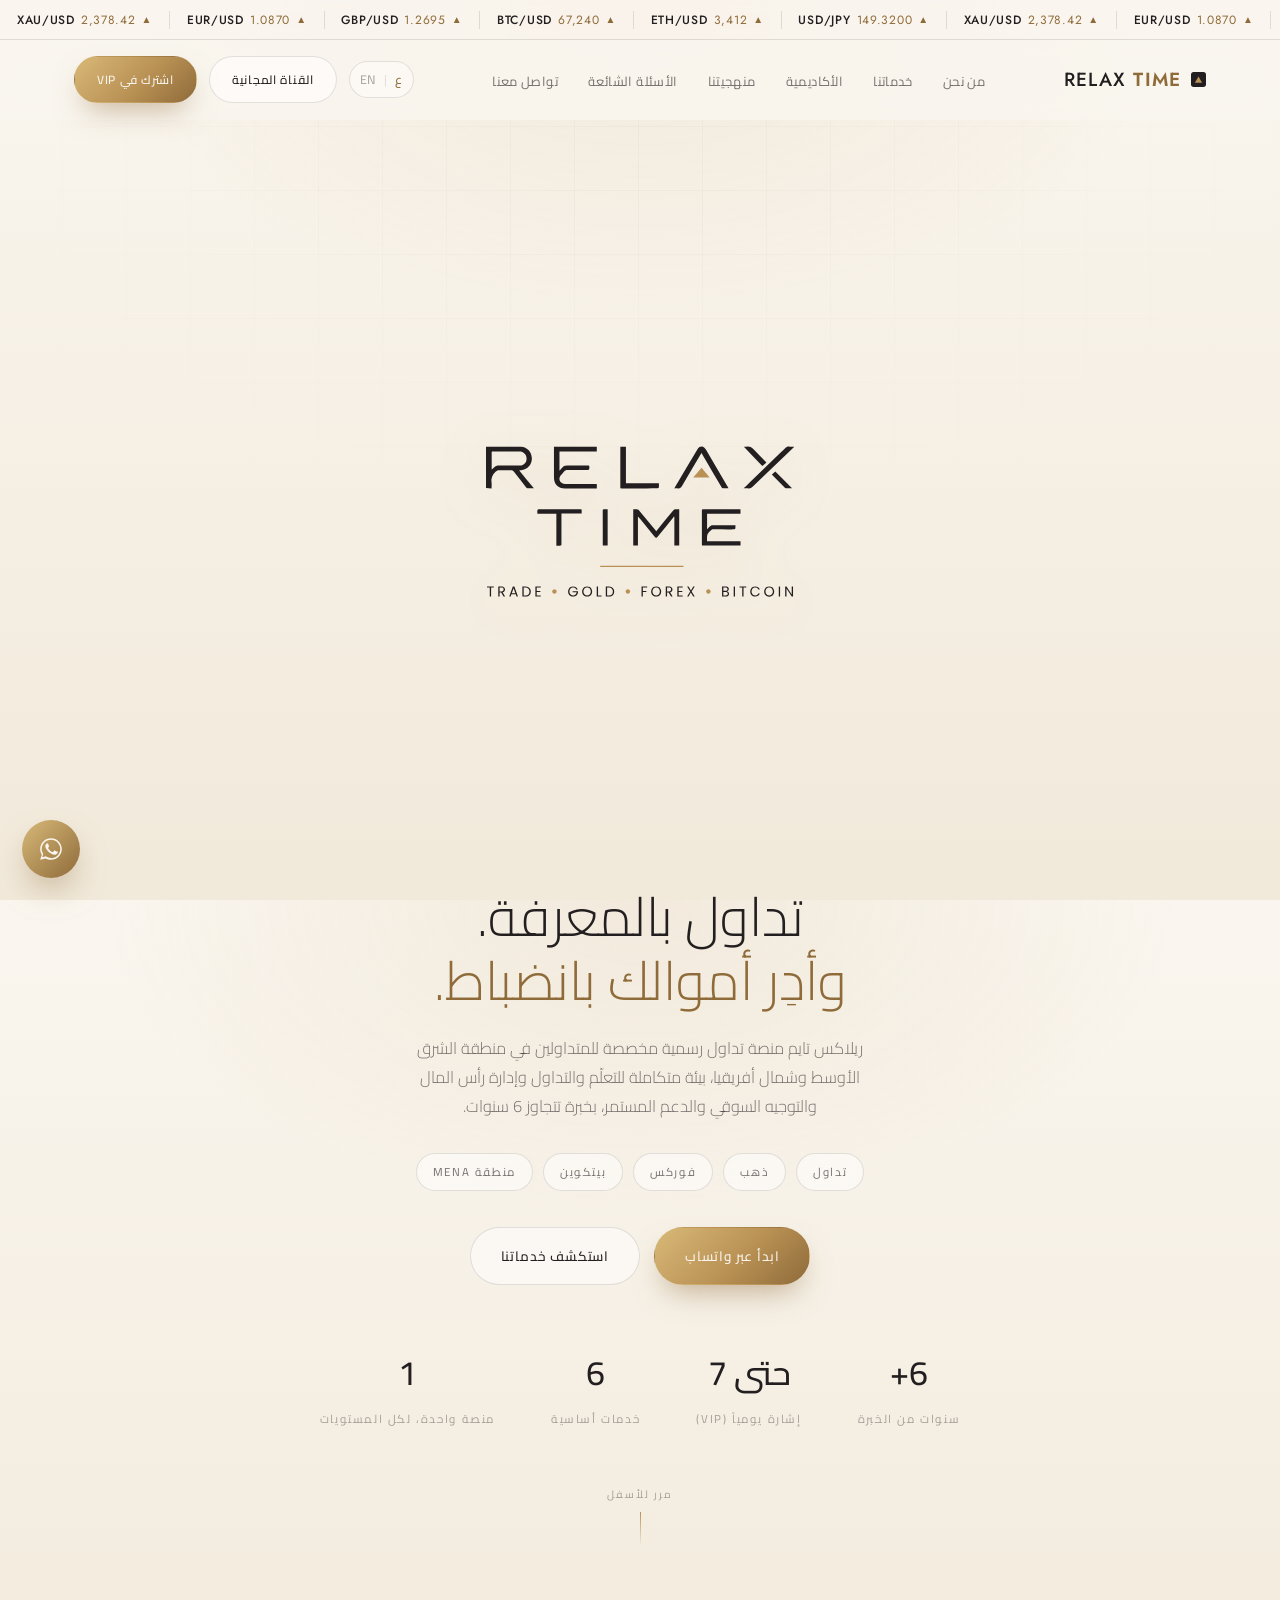
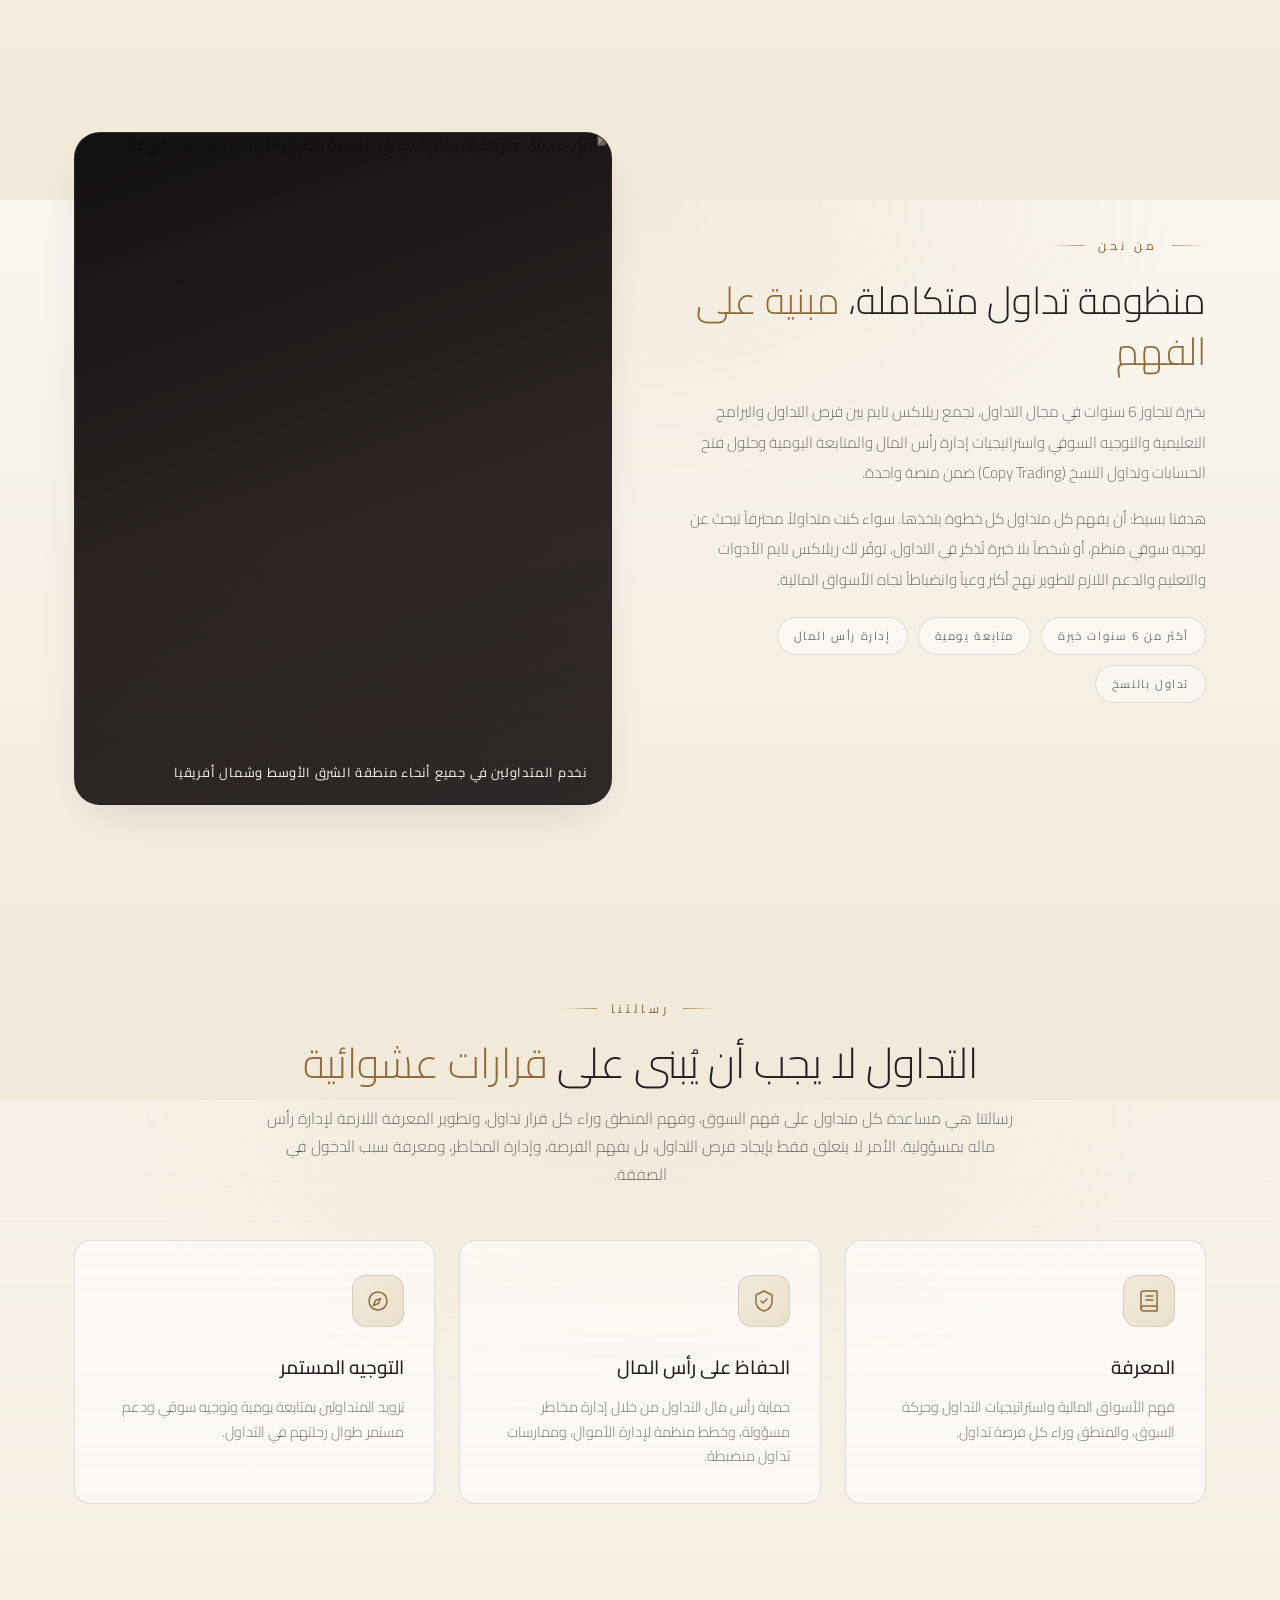
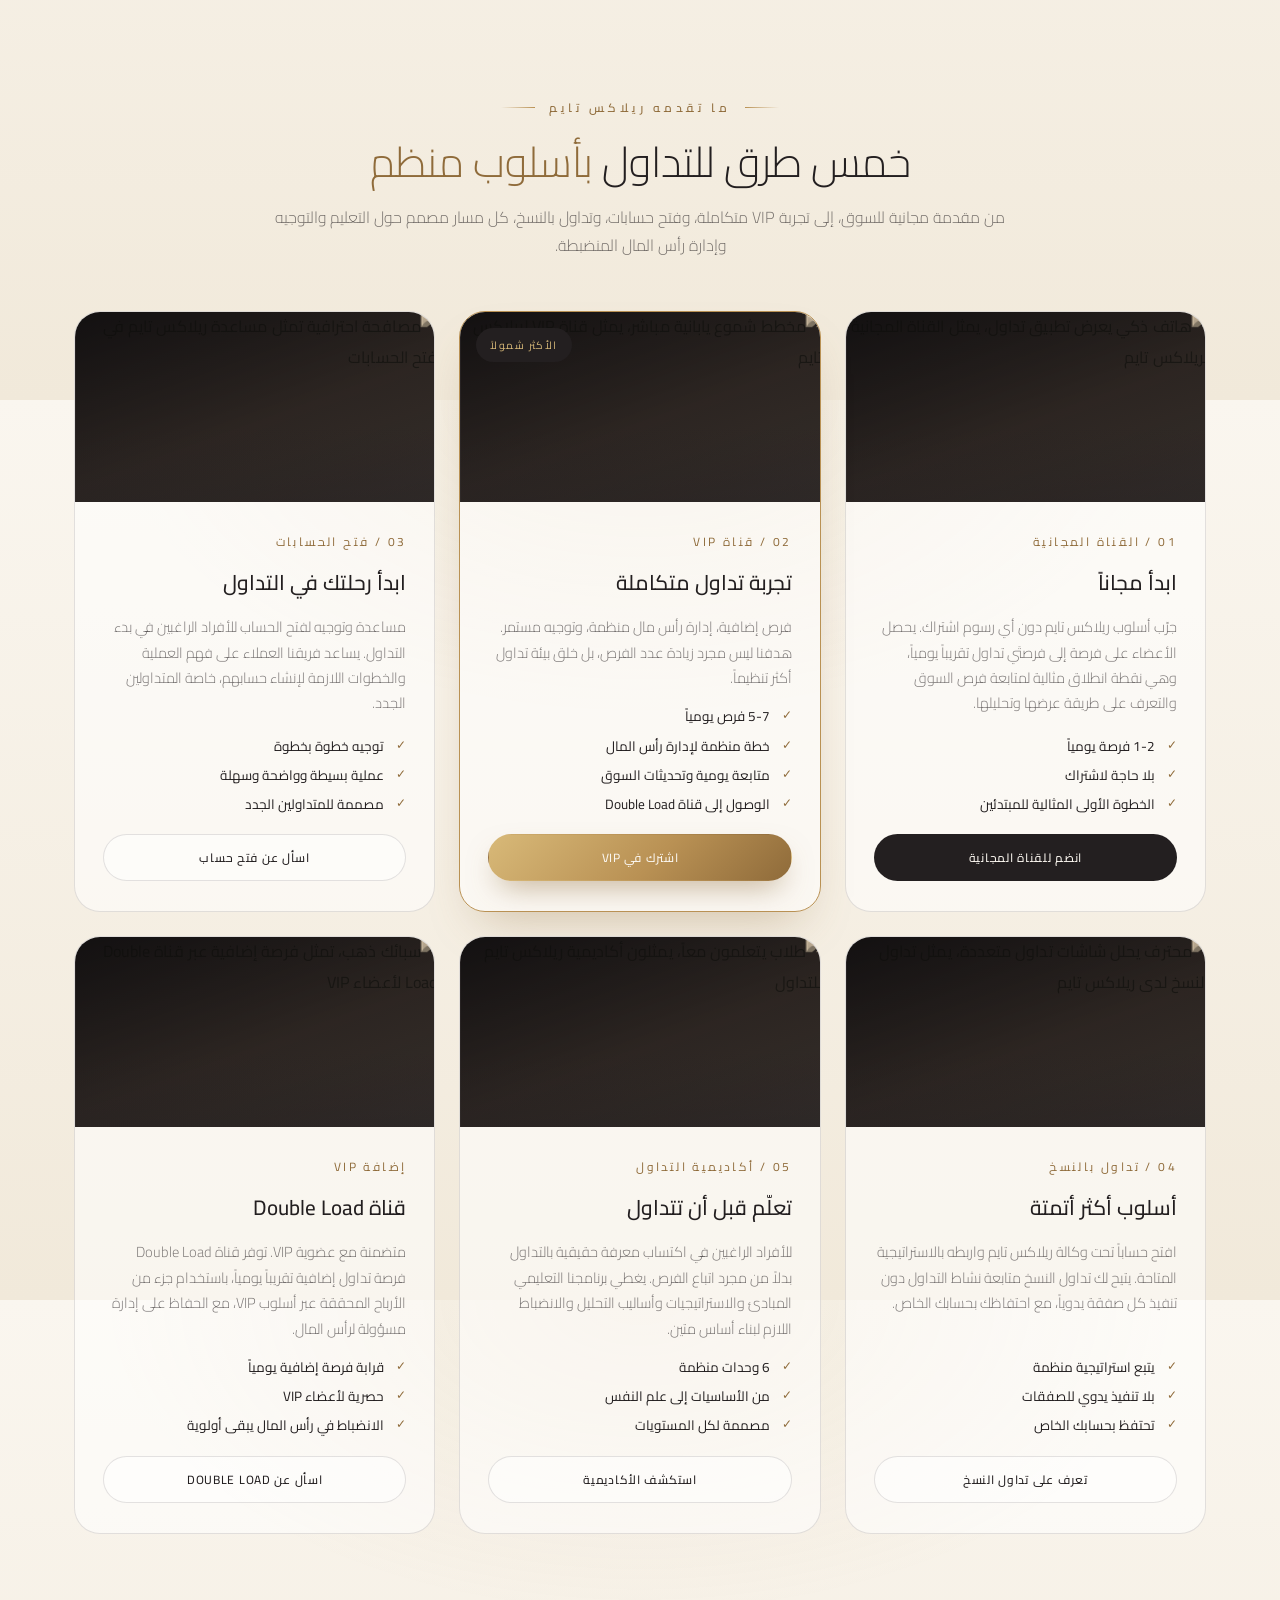
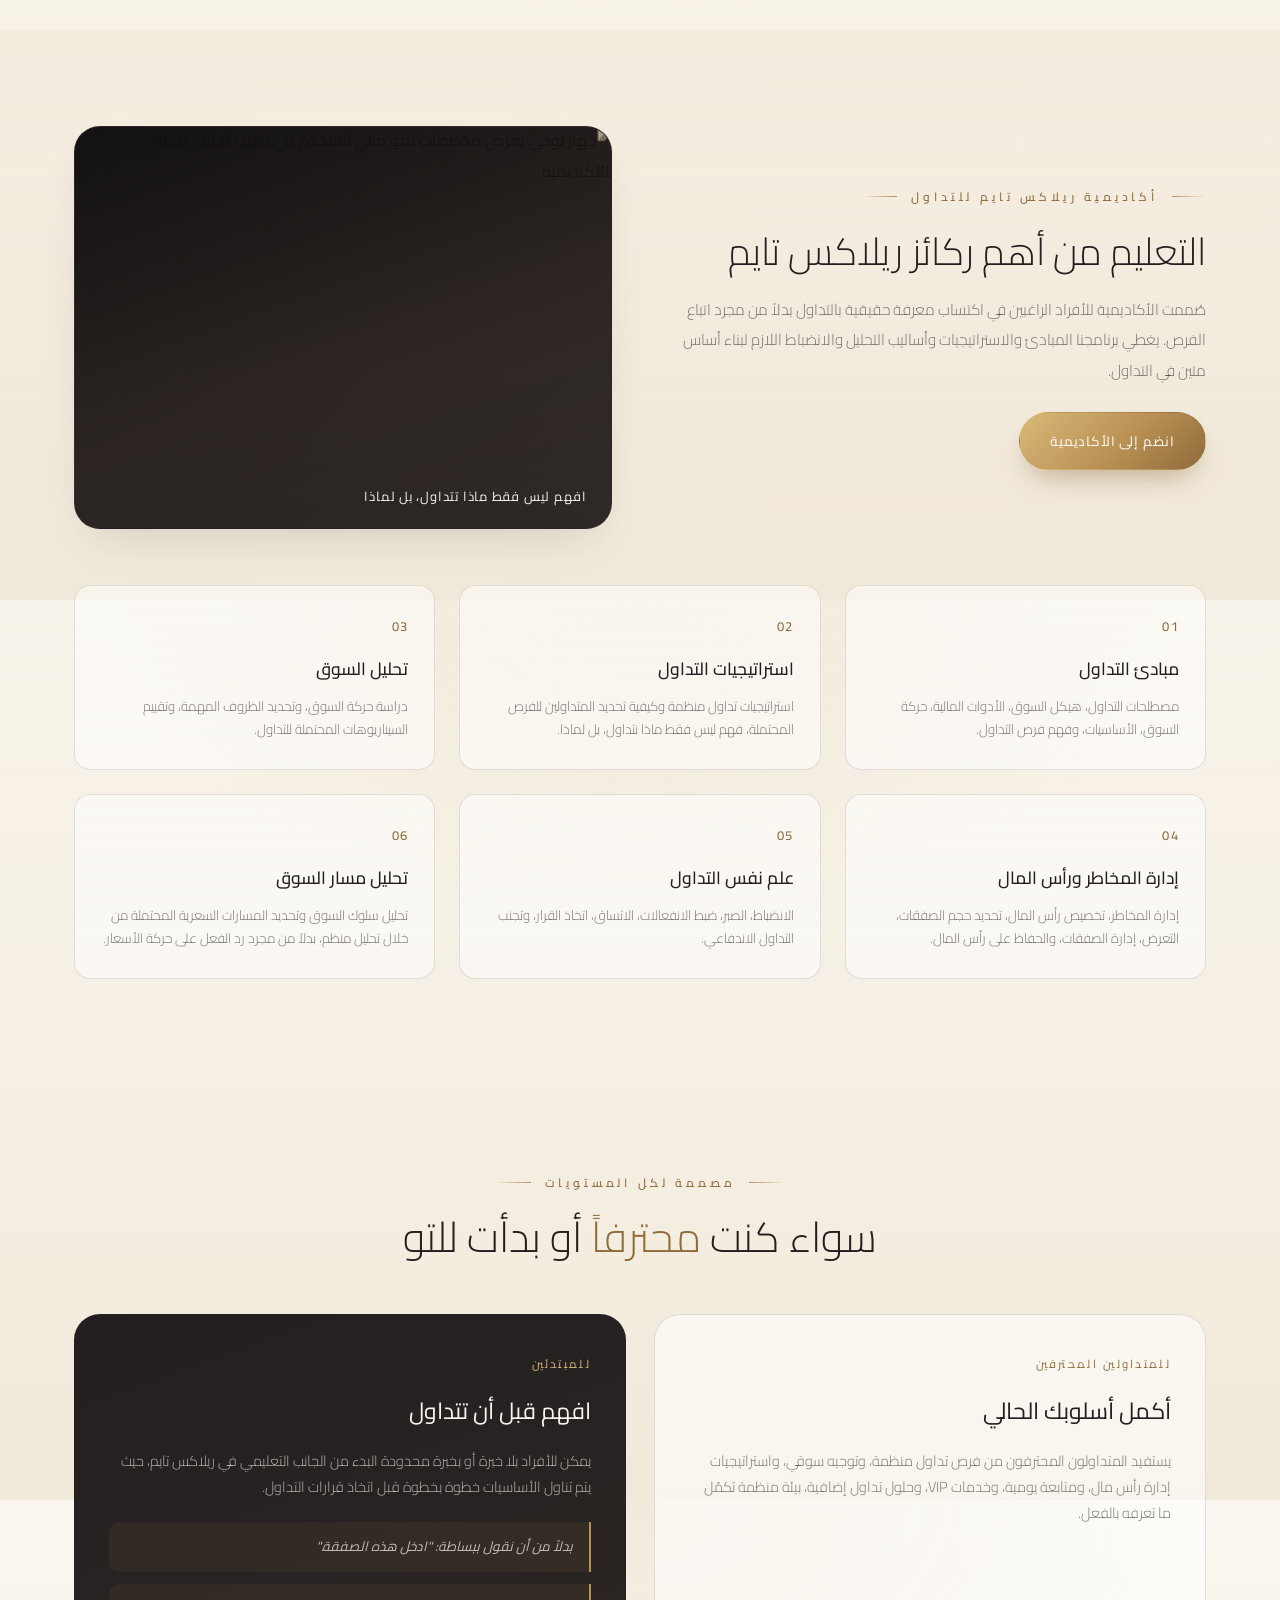
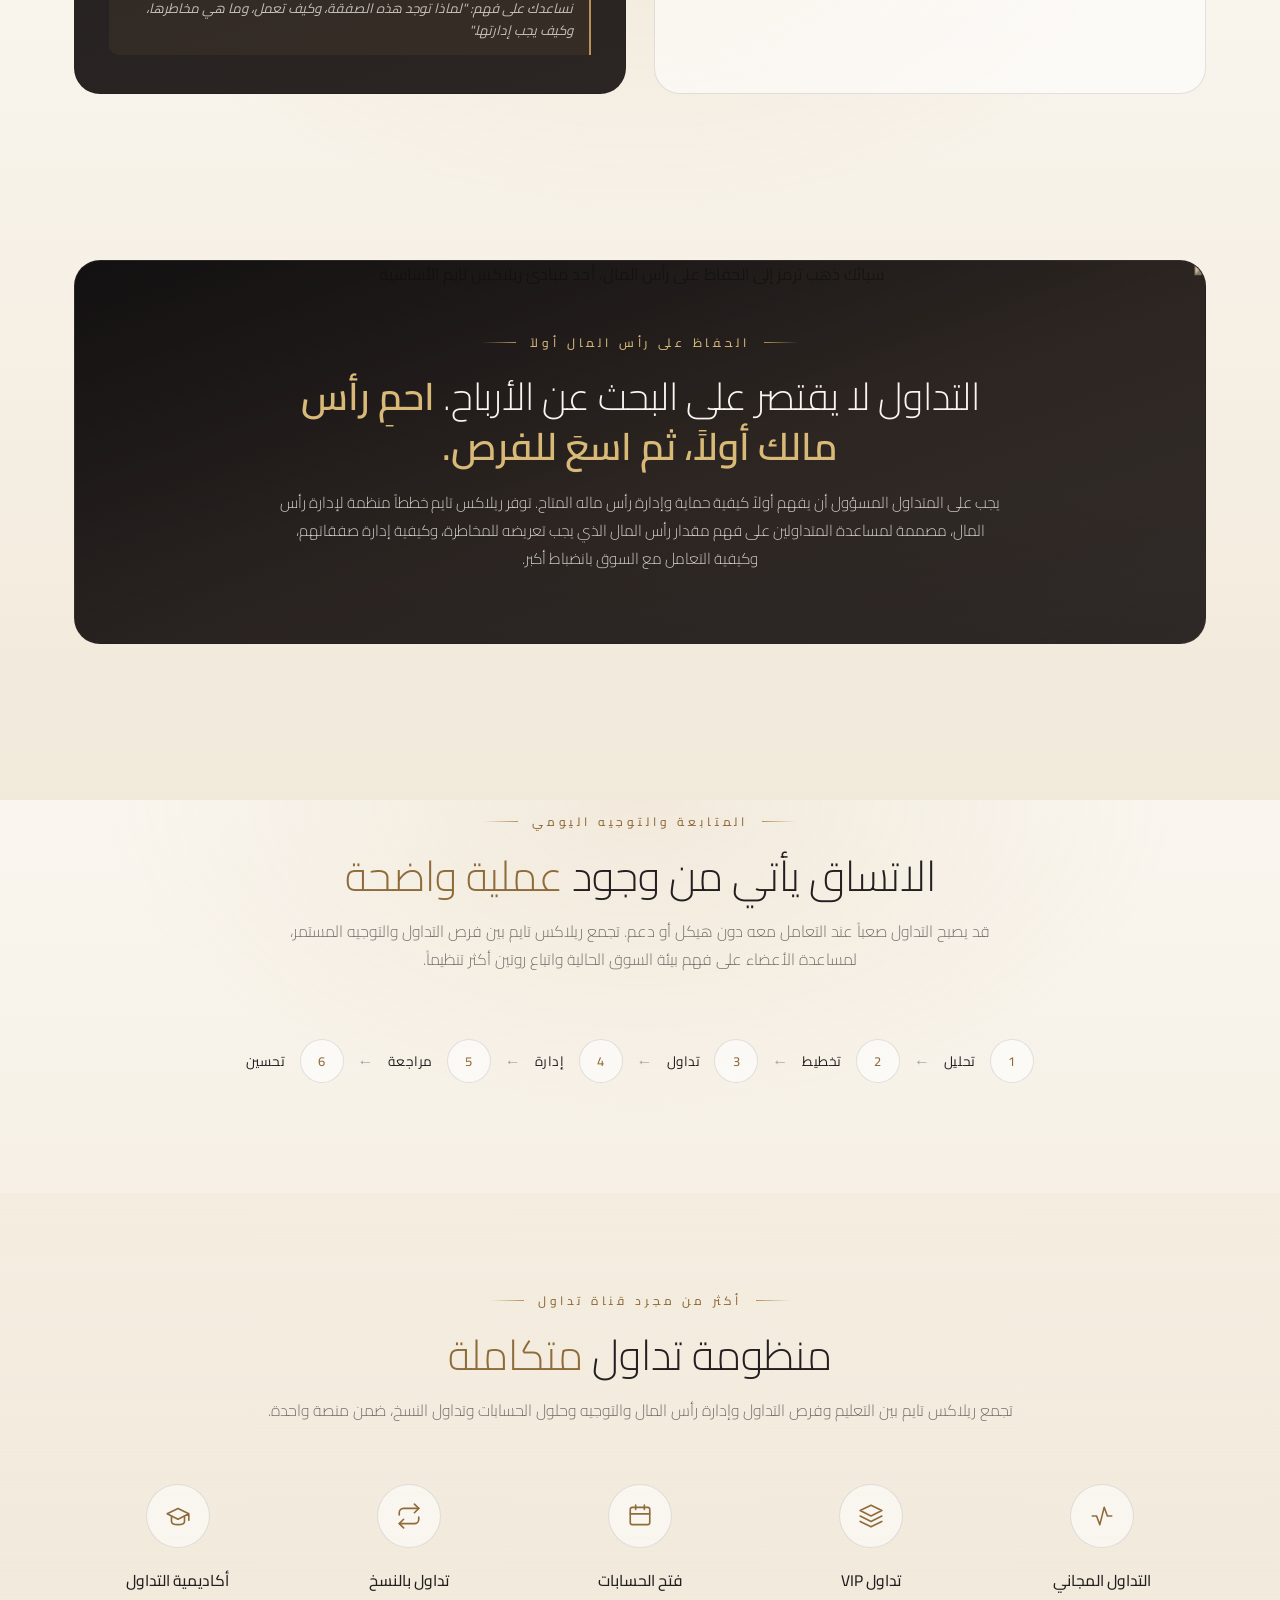
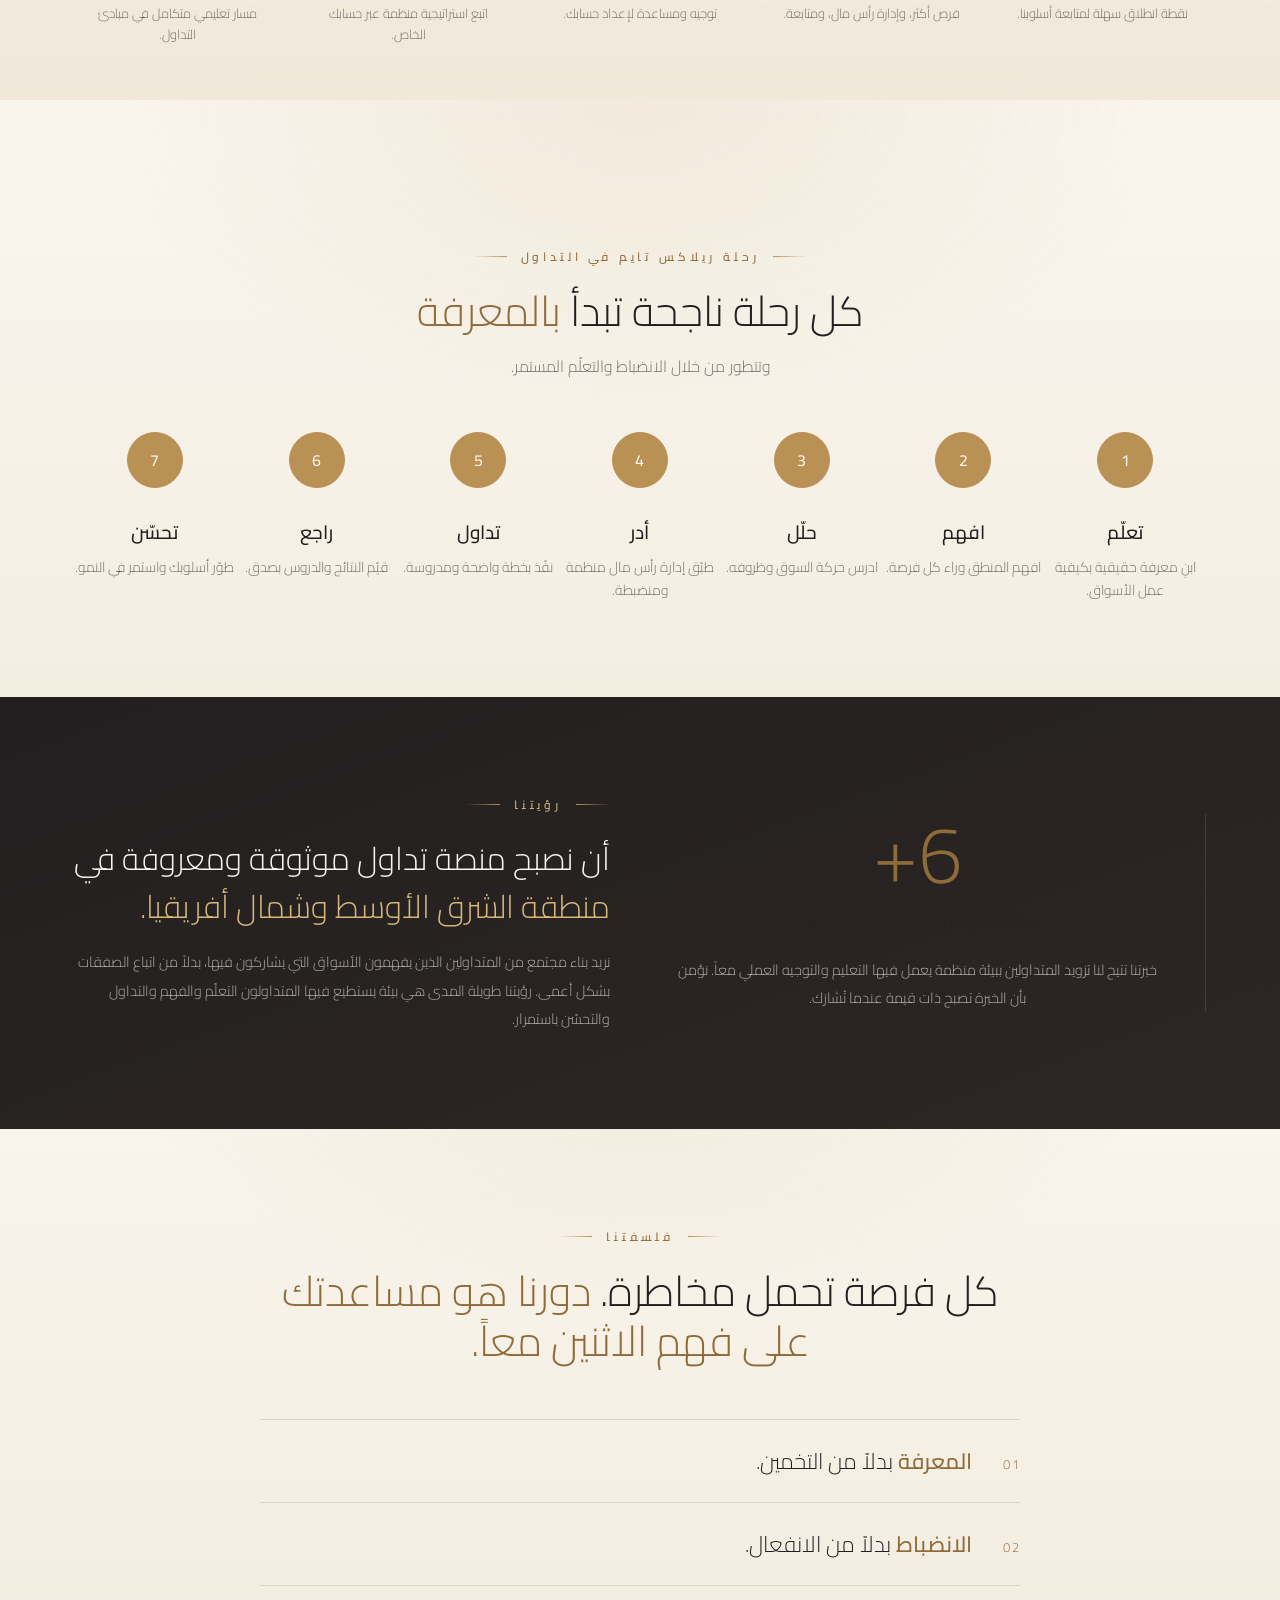
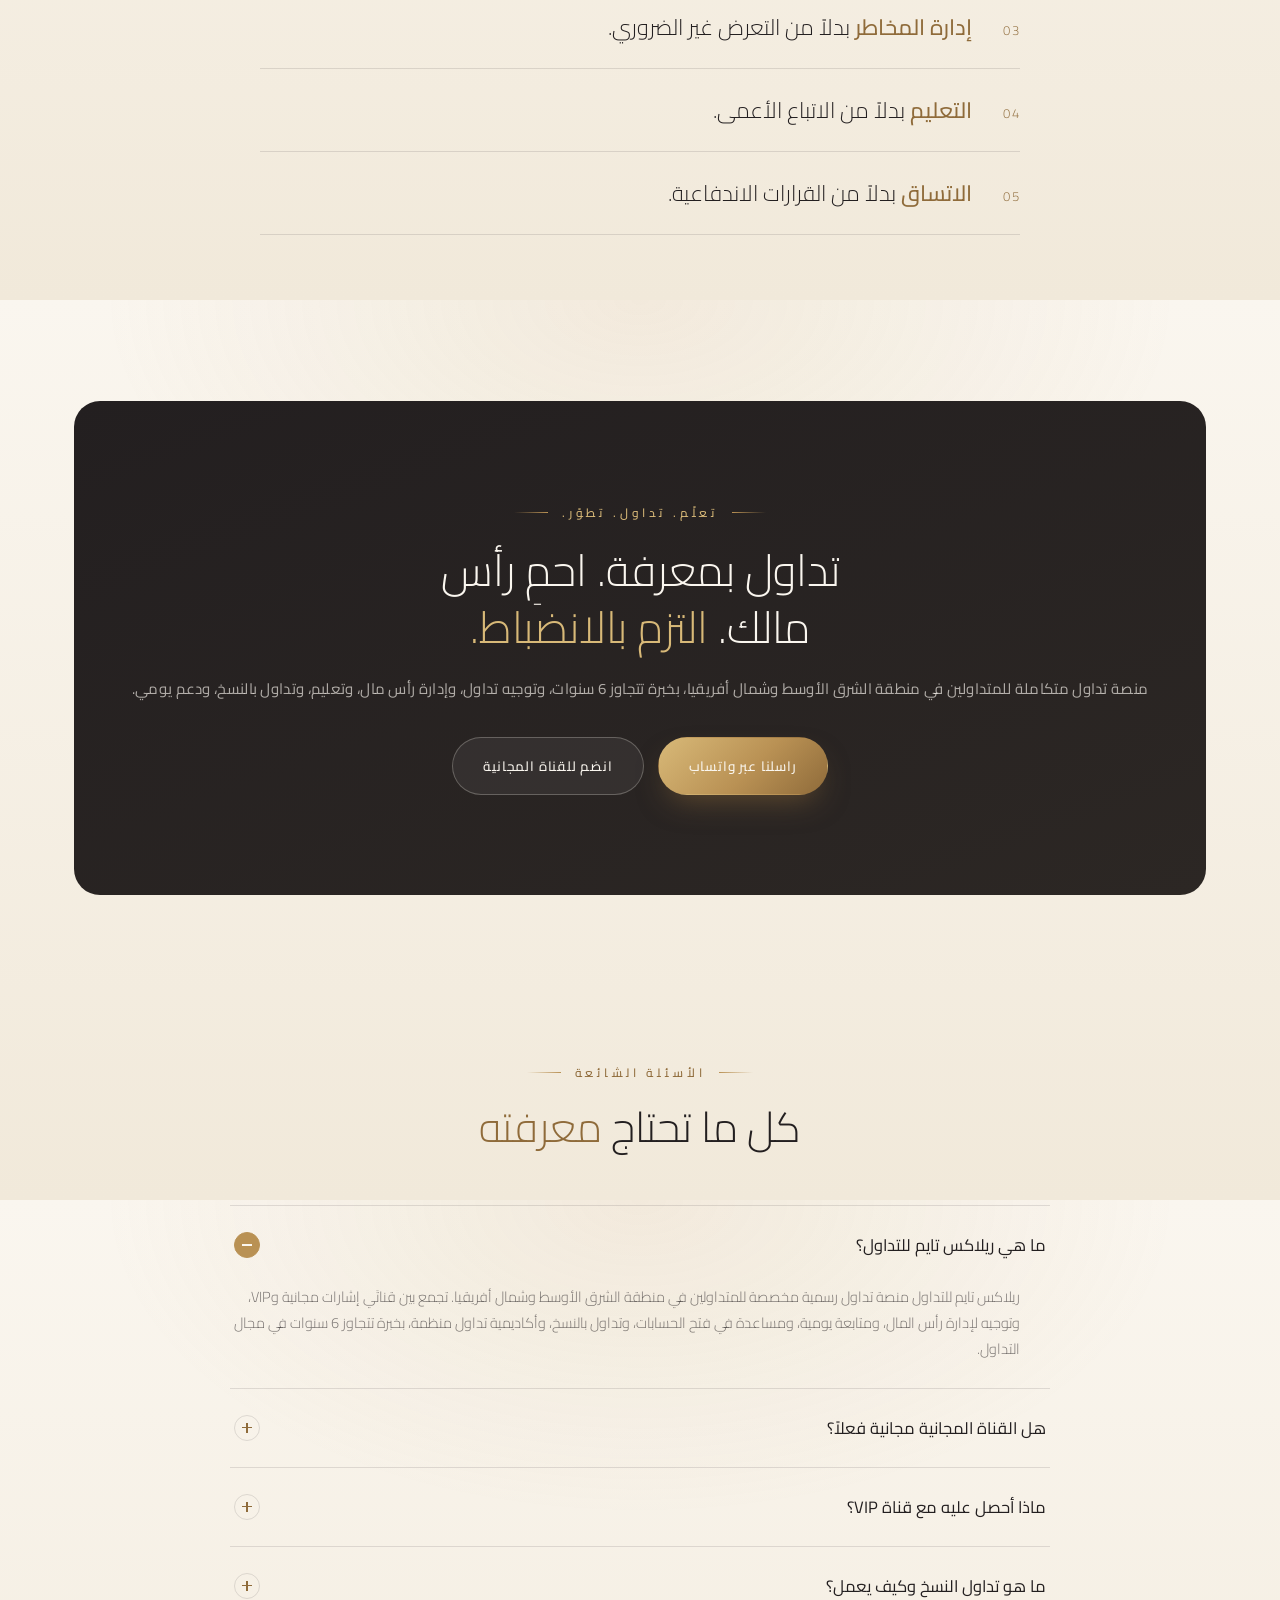
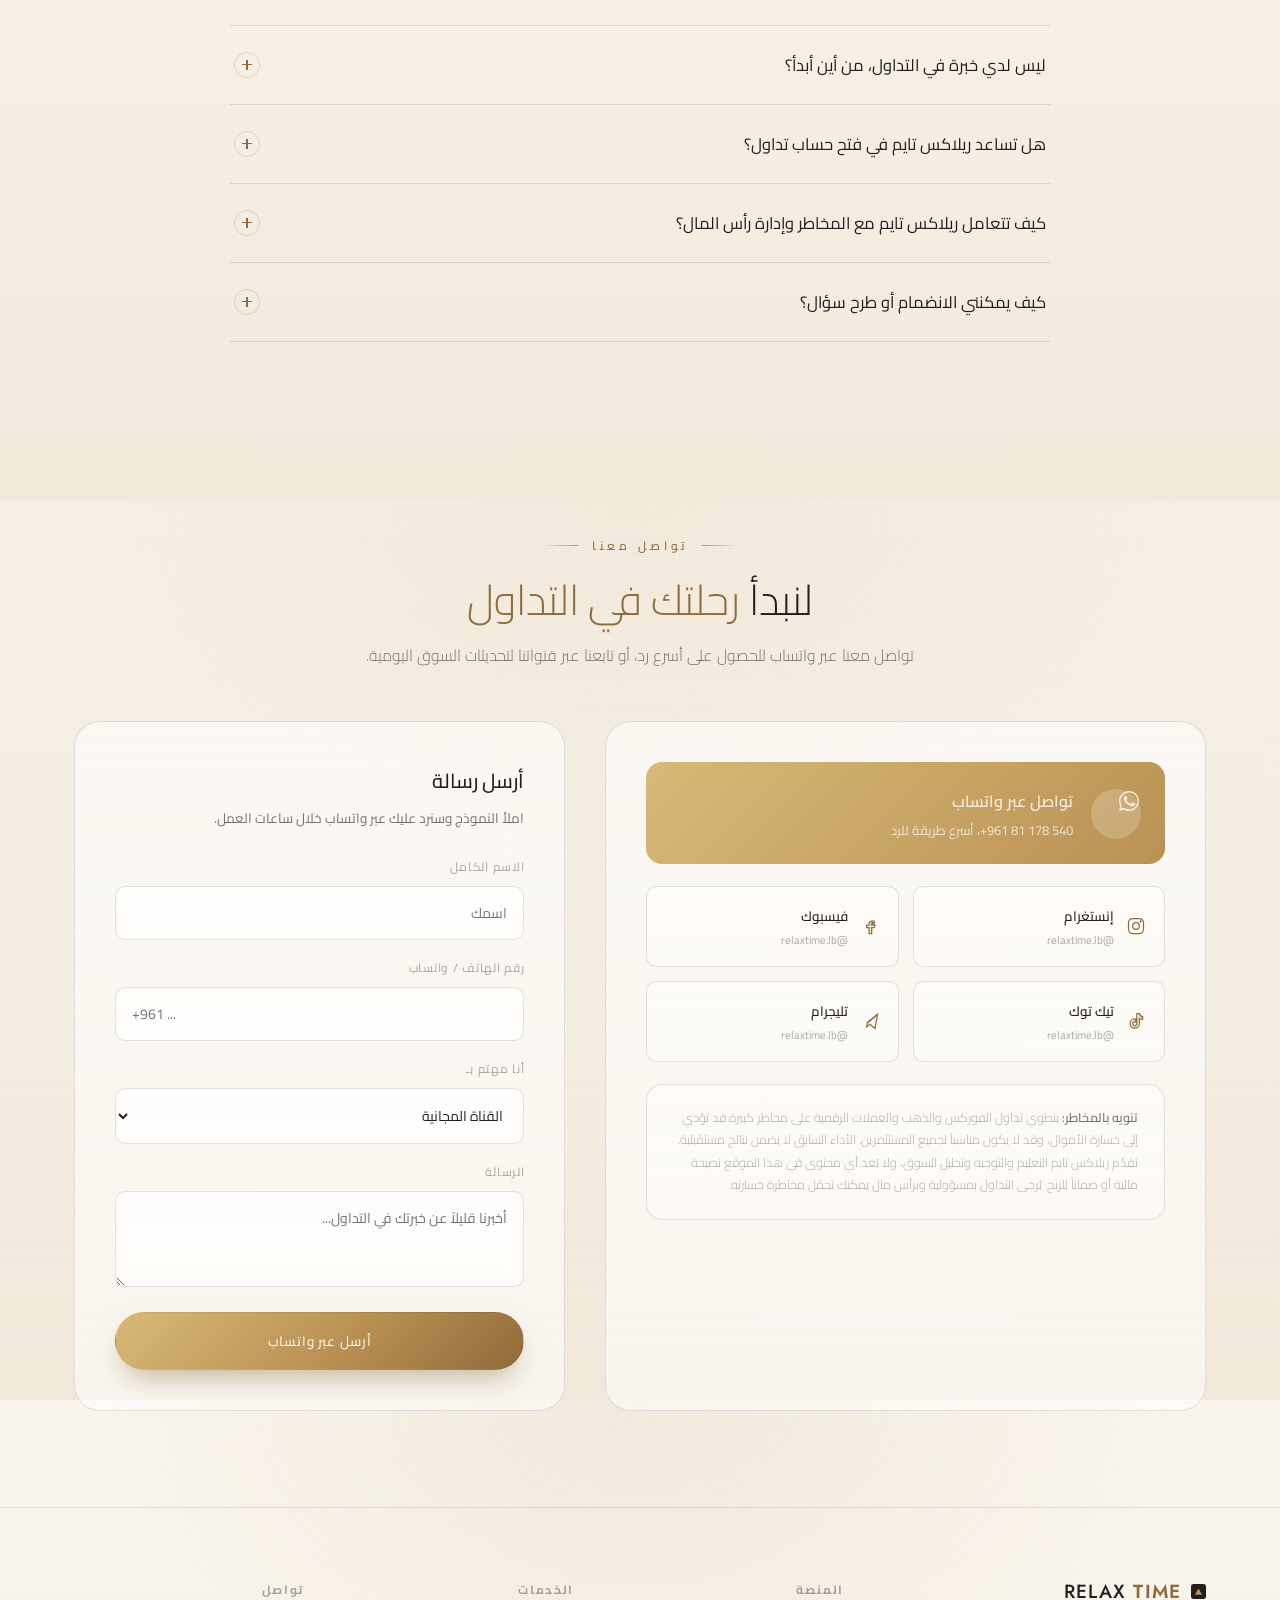
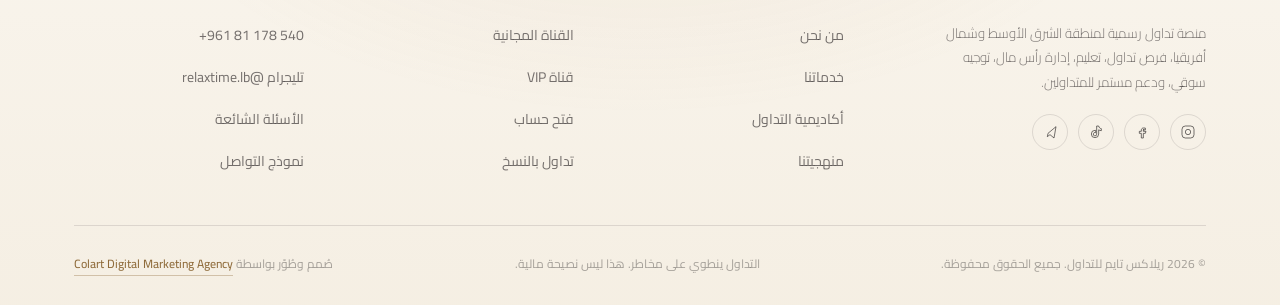
==== ar/index.html @ 39da0ec1 "Add files via upload" ====
<!doctype html>
<html lang="ar" dir="rtl">
<head>
<meta charset="UTF-8">
<title>ريلاكس تايم للتداول | إشارات فوركس وذهب وعملات رقمية وأكاديمية تداول لمنطقة MENA</title>
<meta name="viewport" content="width=device-width, initial-scale=1.0">
<meta name="description" content="ريلاكس تايم للتداول منصة تداول رسمية لمنطقة الشرق الأوسط وشمال أفريقيا: قناة مجانية وقناة VIP للإشارات، خطة منظمة لإدارة رأس المال، متابعة يومية، مساعدة في فتح الحسابات، تداول بالنسخ، وأكاديمية تداول متكاملة. أكثر من 6 سنوات خبرة.">
<meta name="keywords" content="ريلاكس تايم, إشارات فوركس, تداول الذهب, قناة VIP للتداول, تداول بالنسخ, أكاديمية تداول, إدارة رأس المال, تعليم التداول, فوركس لبنان, إشارات تليجرام">
<meta name="author" content="Relax Time Trading">
<meta name="robots" content="index, follow, max-image-preview:large, max-snippet:-1, max-video-preview:-1">
<link rel="canonical" href="https://www.relaxtimetrading.com/ar/">
<link rel="alternate" hreflang="en" href="https://www.relaxtimetrading.com/">
<link rel="alternate" hreflang="ar" href="https://www.relaxtimetrading.com/ar/">
<link rel="alternate" hreflang="x-default" href="https://www.relaxtimetrading.com/">

<!-- Open Graph -->
<meta property="og:type" content="website">
<meta property="og:site_name" content="Relax Time Trading">
<meta property="og:title" content="ريلاكس تايم للتداول | تداول بالمعرفة. وأدِر أموالك بانضباط.">
<meta property="og:description" content="منصة تداول رسمية لمنطقة الشرق الأوسط وشمال أفريقيا: قناة مجانية وقناة VIP، إدارة رأس المال، توجيه يومي، تداول بالنسخ، فتح حسابات، وأكاديمية تداول متكاملة.">
<meta property="og:url" content="https://www.relaxtimetrading.com/ar/">
<meta property="og:image" content="https://www.relaxtimetrading.com/images/og-image.jpg">
<meta property="og:image:width" content="1200">
<meta property="og:image:height" content="630">
<meta property="og:locale" content="ar_AR">

<!-- Twitter -->
<meta name="twitter:card" content="summary_large_image">
<meta name="twitter:title" content="ريلاكس تايم للتداول | تداول بالمعرفة. وأدِر أموالك بانضباط.">
<meta name="twitter:description" content="قناة مجانية وقناة VIP، إدارة رأس المال، توجيه يومي، تداول بالنسخ، فتح حسابات، وأكاديمية تداول متكاملة لمنطقة الشرق الأوسط وشمال أفريقيا.">
<meta name="twitter:image" content="https://www.relaxtimetrading.com/images/og-image.jpg">

<!-- Icons -->
<link rel="icon" type="image/svg+xml" href="../images/favicon.svg">
<link rel="icon" type="image/png" sizes="32x32" href="../images/favicon-32.png">
<link rel="icon" type="image/png" sizes="16x16" href="../images/favicon-16.png">
<link rel="apple-touch-icon" sizes="180x180" href="../images/apple-touch-icon.png">
<link rel="manifest" href="../site.webmanifest">
<meta name="theme-color" content="#FAF6EF">

<link rel="preconnect" href="https://fonts.googleapis.com">
<link rel="preconnect" href="https://fonts.gstatic.com" crossorigin>
<link href="https://fonts.googleapis.com/css2?family=Jost:wght@300;400;500;600&family=Cairo:wght@300;400;500;600;700&display=swap" rel="stylesheet">
<link rel="stylesheet" href="../css/style.css">

<!-- ============ Structured data (SEO / AEO / GEO) ============ -->
<script type="application/ld+json">
{
  "@context": "https://schema.org",
  "@type": "Organization",
  "@id": "https://www.relaxtimetrading.com/#organization",
  "name": "Relax Time Trading",
  "alternateName": "ريلاكس تايم",
  "url": "https://www.relaxtimetrading.com/ar/",
  "logo": "https://www.relaxtimetrading.com/images/icon-512.png",
  "image": "https://www.relaxtimetrading.com/images/og-image.jpg",
  "description": "ريلاكس تايم للتداول منصة تداول رسمية للمتداولين في منطقة الشرق الأوسط وشمال أفريقيا، توفر قناتَي إشارات مجانية وVIP، وتوجيهاً لإدارة رأس المال، ومتابعة يومية، ومساعدة في فتح الحسابات، وتداولاً بالنسخ، وأكاديمية تداول منظمة.",
  "foundingDate": "2019",
  "slogan": "تداول بالمعرفة. وأدِر أموالك بانضباط.",
  "areaServed": {
    "@type": "Place",
    "name": "منطقة الشرق الأوسط وشمال أفريقيا"
  },
  "knowsLanguage": ["ar", "en"],
  "sameAs": [
    "https://www.facebook.com/relaxtime.lb",
    "https://www.instagram.com/relaxtime.lb",
    "https://www.tiktok.com/@relaxtime.lb",
    "https://t.me/relaxtime.lb"
  ],
  "contactPoint": [{
    "@type": "ContactPoint",
    "contactType": "customer support",
    "telephone": "+961-81-178-540",
    "url": "https://wa.me/96181178540",
    "availableLanguage": ["Arabic", "English"]
  }],
  "makesOffer": [
    { "@type": "Offer", "name": "القناة المجانية", "description": "فرصة إلى فرصتَي تداول مجانيتَين يومياً مع خلفية سوقية." },
    { "@type": "Offer", "name": "قناة VIP", "description": "5 إلى 7 فرص تداول يومياً، وخطة منظمة لإدارة رأس المال، ومتابعة يومية، والوصول إلى قناة Double Load." },
    { "@type": "Offer", "name": "فتح الحسابات", "description": "مساعدة موجّهة لفتح وإعداد حساب تداول." },
    { "@type": "Offer", "name": "تداول بالنسخ", "description": "ربط حساب تحت وكالة ريلاكس تايم لمتابعة استراتيجية تداول منظمة تلقائياً." },
    { "@type": "Offer", "name": "أكاديمية ريلاكس تايم للتداول", "description": "برنامج تعليمي منظم يغطي مبادئ التداول والاستراتيجية وتحليل السوق وإدارة المخاطر ورأس المال وعلم نفس التداول." }
  ]
}
</script>
<script type="application/ld+json">
{
  "@context": "https://schema.org",
  "@type": "WebSite",
  "@id": "https://www.relaxtimetrading.com/ar/#website",
  "url": "https://www.relaxtimetrading.com/ar/",
  "name": "ريلاكس تايم للتداول",
  "publisher": { "@id": "https://www.relaxtimetrading.com/#organization" },
  "inLanguage": "ar"
}
</script>
<script type="application/ld+json">
{
  "@context": "https://schema.org",
  "@type": "Course",
  "name": "أكاديمية ريلاكس تايم للتداول",
  "description": "مسار تعليمي متكامل يغطي مبادئ التداول، واستراتيجيات التداول، وتحليل السوق، وإدارة المخاطر ورأس المال، وعلم نفس التداول، وتحليل مسار السوق.",
  "provider": { "@id": "https://www.relaxtimetrading.com/#organization" },
  "hasCourseInstance": [
    { "@type": "CourseInstance", "courseMode": "online", "name": "مبادئ التداول" },
    { "@type": "CourseInstance", "courseMode": "online", "name": "استراتيجيات التداول" },
    { "@type": "CourseInstance", "courseMode": "online", "name": "تحليل السوق" },
    { "@type": "CourseInstance", "courseMode": "online", "name": "إدارة المخاطر ورأس المال" },
    { "@type": "CourseInstance", "courseMode": "online", "name": "علم نفس التداول" },
    { "@type": "CourseInstance", "courseMode": "online", "name": "تحليل مسار السوق" }
  ]
}
</script>
<script type="application/ld+json">
{
  "@context": "https://schema.org",
  "@type": "FAQPage",
  "mainEntity": [
    {
      "@type": "Question",
      "name": "ما هي ريلاكس تايم للتداول؟",
      "acceptedAnswer": { "@type": "Answer", "text": "ريلاكس تايم للتداول منصة تداول رسمية مخصصة للمتداولين في منطقة الشرق الأوسط وشمال أفريقيا. تجمع بين قناتَي إشارات مجانية وVIP، وتوجيه لإدارة رأس المال، ومتابعة يومية، ومساعدة في فتح الحسابات، وتداول بالنسخ، وأكاديمية تداول منظمة، بخبرة تتجاوز 6 سنوات في مجال التداول." }
    },
    {
      "@type": "Question",
      "name": "هل القناة المجانية مجانية فعلاً؟",
      "acceptedAnswer": { "@type": "Answer", "text": "نعم. تمنح القناة المجانية المتداولين قرابة فرصة إلى فرصتَي تداول يومياً دون أي رسوم اشتراك، ليتمكن الأعضاء من متابعة أسلوب ريلاكس تايم والتعرف على طريقة عرض الفرص وتحليلها قبل أن يقرروا الترقية." }
    },
    {
      "@type": "Question",
      "name": "ماذا أحصل عليه مع قناة VIP؟",
      "acceptedAnswer": { "@type": "Answer", "text": "تشمل قناة VIP من 5 إلى 7 فرص تداول يومياً، وخطة منظمة لإدارة رأس المال، ومتابعة يومية، وتوجيه تداول مستمر وتحديثات للسوق، إضافة إلى الوصول إلى قناة Double Load التي تضيف فرصة إضافية تقريباً يومياً باستخدام جزء من الأرباح المحققة عبر أسلوب VIP." }
    },
    {
      "@type": "Question",
      "name": "ما هو تداول النسخ وكيف يعمل؟",
      "acceptedAnswer": { "@type": "Answer", "text": "يتيح تداول النسخ للعملاء فتح حساب تحت وكالة ريلاكس تايم وربطه بالاستراتيجية المتاحة، بحيث تُتابَع صفقات التداول تلقائياً دون تنفيذ كل صفقة يدوياً، مع احتفاظ العميل بحسابه الخاص." }
    },
    {
      "@type": "Question",
      "name": "ليس لدي خبرة في التداول، من أين أبدأ؟",
      "acceptedAnswer": { "@type": "Answer", "text": "يُنصح المبتدئون بالبدء بأكاديمية ريلاكس تايم للتداول، التي تعلّم مبادئ التداول والاستراتيجية وتحليل السوق وإدارة المخاطر ورأس المال وعلم نفس التداول خطوة بخطوة، بحيث تُبنى القرارات على الفهم بدلاً من مجرد اتباع إشارة." }
    },
    {
      "@type": "Question",
      "name": "هل تساعد ريلاكس تايم في فتح حساب تداول؟",
      "acceptedAnswer": { "@type": "Answer", "text": "نعم. توفر ريلاكس تايم مساعدة وتوجيهاً لفتح الحساب، لمساعدة العملاء على فهم العملية والخطوات اللازمة لإنشاء حساب تداول والوصول إلى بيئة التداول المناسبة، خاصة لمن يتداولون عبر الإنترنت للمرة الأولى." }
    },
    {
      "@type": "Question",
      "name": "كيف تتعامل ريلاكس تايم مع المخاطر وإدارة رأس المال؟",
      "acceptedAnswer": { "@type": "Answer", "text": "الحفاظ على رأس المال يأتي أولاً. تُبنى كل خطة حول إدارة مخاطر مسؤولة، وتوجيه منظم لإدارة الأموال، وممارسات تداول منضبطة، احمِ رأس مالك أولاً، ثم اسعَ للفرص." }
    },
    {
      "@type": "Question",
      "name": "كيف يمكنني الانضمام أو طرح سؤال؟",
      "acceptedAnswer": { "@type": "Answer", "text": "راسل فريق ريلاكس تايم مباشرة عبر واتساب على 96181178540+، أو انضم إلى المجتمع على تليجرام، أو تابعنا عبر relaxtime.lb@ على إنستغرام وفيسبوك وتيك توك للحصول على تحديثات يومية." }
    }
  ]
}
</script>
</head>
<body>
<a href="#main" class="skip-link">تخطَّ إلى المحتوى</a>

<div class="ticker" dir="ltr" aria-hidden="true">
  <div class="ticker__track" id="tickerTrack"></div>
</div>

<div class="bgfx" aria-hidden="true">
  <div class="bgfx__grid"></div>
  <div class="bgfx__candles" id="candleField"></div>
  <div class="bgfx__particles" id="particleField"></div>
</div>

<!-- ============ HEADER ============ -->
<header class="site-header" id="siteHeader">
  <nav class="nav container" aria-label="التنقل الرئيسي">
    <a href="#home" class="nav__logo">
      <svg class="nav__logo-mark" viewBox="0 0 100 100" aria-hidden="true"><rect width="100" height="100" rx="18" fill="#231F20"/><polygon points="50,30 74,72 26,72" fill="#B99154"/></svg>
      <span class="nav__logo-text">RELAX <b>TIME</b></span>
    </a>
    <ul class="nav__links" id="navLinks">
      <li><a href="#about">من نحن</a></li>
      <li><a href="#offers">خدماتنا</a></li>
      <li><a href="#academy">الأكاديمية</a></li>
      <li><a href="#journey">منهجيتنا</a></li>
      <li><a href="#faq">الأسئلة الشائعة</a></li>
      <li><a href="#contact">تواصل معنا</a></li>
    </ul>
    <div class="nav__cta">
      <div class="lang-switch" role="group" aria-label="اختيار اللغة">
        <a class="lang-switch__opt" href="../" hreflang="en" lang="en">EN</a>
        <span class="lang-switch__sep">|</span>
        <span class="lang-switch__opt is-active" aria-current="true">ع</span>
      </div>
      <a class="btn btn-ghost btn-sm" href="https://t.me/relaxtime.lb" target="_blank" rel="noopener">القناة المجانية</a>
      <a class="btn btn-primary btn-sm" href="https://wa.me/96181178540?text=%D9%85%D8%B1%D8%AD%D8%A8%D8%A7%D9%8B%20%D8%B1%D9%8A%D9%84%D8%A7%D9%83%D8%B3%20%D8%AA%D8%A7%D9%8A%D9%85%D8%8C%20%D8%A3%D8%B1%D8%BA%D8%A8%20%D9%81%D9%8A%20%D9%85%D8%B9%D8%B1%D9%81%D8%A9%20%D8%A7%D9%84%D9%85%D8%B2%D9%8A%D8%AF%20%D8%B9%D9%86%20%D9%82%D9%86%D8%A7%D8%A9%20VIP." target="_blank" rel="noopener">اشترك في VIP</a>
      <button class="nav__toggle" id="navToggle" aria-expanded="false" aria-controls="navLinks" aria-label="فتح القائمة">
        <span></span><span></span><span></span>
      </button>
    </div>
  </nav>
</header>

<main id="main">

  <!-- ============ HERO ============ -->
  <section class="hero" id="home">
    <div class="hero__logo">
      <img src="../images/logo-full.svg" alt="ريلاكس تايم: تداول، ذهب، فوركس، بيتكوين" width="1330" height="675" fetchpriority="high">
    </div>
    <h1>تداول بالمعرفة. <em>وأدِر أموالك بانضباط.</em></h1>
    <p class="hero__sub">ريلاكس تايم منصة تداول رسمية مخصصة للمتداولين في منطقة الشرق الأوسط وشمال أفريقيا، بيئة متكاملة للتعلّم والتداول وإدارة رأس المال والتوجيه السوقي والدعم المستمر، بخبرة تتجاوز 6 سنوات.</p>
    <ul class="hero__tags">
      <li class="pill">تداول</li><li class="pill">ذهب</li><li class="pill">فوركس</li><li class="pill">بيتكوين</li><li class="pill">منطقة MENA</li>
    </ul>
    <div class="hero__cta cta-row center">
      <a class="btn btn-primary" href="https://wa.me/96181178540?text=%D9%85%D8%B1%D8%AD%D8%A8%D8%A7%D9%8B%20%D8%B1%D9%8A%D9%84%D8%A7%D9%83%D8%B3%20%D8%AA%D8%A7%D9%8A%D9%85%D8%8C%20%D8%A3%D8%B1%D8%BA%D8%A8%20%D9%81%D9%8A%20%D8%A7%D9%84%D8%A8%D8%AF%D8%A1." target="_blank" rel="noopener">
        ابدأ عبر واتساب
      </a>
      <a class="btn btn-ghost" href="#offers">استكشف خدماتنا</a>
    </div>
    <div class="hero__stats">
      <div class="hero__stat"><strong data-count="6" data-suffix="+">0</strong><span>سنوات من الخبرة</span></div>
      <div class="hero__stat"><strong data-count="7" data-prefix="حتى ">0</strong><span>إشارة يومياً (VIP)</span></div>
      <div class="hero__stat"><strong data-count="6" data-suffix="">0</strong><span>خدمات أساسية</span></div>
      <div class="hero__stat"><strong data-count="1" data-suffix="">0</strong><span>منصة واحدة، لكل المستويات</span></div>
    </div>
    <div class="scroll-cue"><span>مرر للأسفل</span><span class="scroll-cue__line"></span></div>
  </section>

  <!-- ============ ABOUT / INTRO ============ -->
  <section class="section" id="about">
    <div class="container">
      <div class="two-col reveal">
        <div>
          <div class="eyebrow"><span></span>من نحن<span></span></div>
          <h2 class="section-head" style="margin-bottom:0;"><span style="display:block;font-weight:300;font-size:clamp(26px,3.6vw,38px);line-height:1.35;color:var(--ink);">منظومة تداول متكاملة، <em style="color:var(--gold-deep);font-style:normal;">مبنية على الفهم</em></span></h2>
          <p style="margin-top:20px;font-size:15.5px;line-height:1.95;color:var(--ink-soft);font-weight:300;">بخبرة تتجاوز 6 سنوات في مجال التداول، تجمع ريلاكس تايم بين فرص التداول والبرامج التعليمية والتوجيه السوقي واستراتيجيات إدارة رأس المال والمتابعة اليومية وحلول فتح الحسابات وتداول النسخ (Copy Trading) ضمن منصة واحدة.</p>
          <p style="margin-top:16px;font-size:15.5px;line-height:1.95;color:var(--ink-soft);font-weight:300;">هدفنا بسيط: أن يفهم كل متداول كل خطوة يتخذها. سواء كنت متداولاً محترفاً تبحث عن توجيه سوقي منظم، أو شخصاً بلا خبرة تُذكر في التداول، توفّر لك ريلاكس تايم الأدوات والتعليم والدعم اللازم لتطوير نهج أكثر وعياً وانضباطاً تجاه الأسواق المالية.</p>
          <div class="badge-row">
            <span class="pill">أكثر من 6 سنوات خبرة</span>
            <span class="pill">متابعة يومية</span>
            <span class="pill">إدارة رأس المال</span>
            <span class="pill">تداول بالنسخ</span>
          </div>
        </div>
        <div class="figure" style="aspect-ratio:4/5;">
          <img src="https://images.pexels.com/photos/13256066/pexels-photo-13256066.jpeg?auto=compress&cs=tinysrgb&w=1200" alt="أفق مدينة مالية ليلاً، يمثل أسواق منطقة الشرق الأوسط وشمال أفريقيا" loading="lazy" width="1200" height="1500">
          <div class="figure-caption">نخدم المتداولين في جميع أنحاء منطقة الشرق الأوسط وشمال أفريقيا</div>
        </div>
      </div>
    </div>
  </section>

  <!-- ============ MISSION ============ -->
  <section class="section section-alt">
    <div class="container">
      <div class="section-head center reveal">
        <div class="eyebrow"><span></span>رسالتنا<span></span></div>
        <h2>التداول لا يجب أن يُبنى على <em>قرارات عشوائية</em></h2>
        <p>رسالتنا هي مساعدة كل متداول على فهم السوق، وفهم المنطق وراء كل قرار تداول، وتطوير المعرفة اللازمة لإدارة رأس ماله بمسؤولية. الأمر لا يتعلق فقط بإيجاد فرص التداول، بل بفهم الفرصة، وإدارة المخاطر، ومعرفة سبب الدخول في الصفقة.</p>
      </div>
      <div class="grid grid-3 reveal reveal-stagger">
        <div class="card" style="--i:0">
          <div class="card__icon"><svg viewBox="0 0 24 24" fill="none" stroke-width="1.5" stroke-linecap="round" stroke-linejoin="round"><path d="M4 19.5A2.5 2.5 0 0 1 6.5 17H20"/><path d="M6.5 2H20v20H6.5A2.5 2.5 0 0 1 4 19.5v-15A2.5 2.5 0 0 1 6.5 2z"/><path d="M9 7h7M9 11h7"/></svg></div>
          <h3>المعرفة</h3>
          <p>فهم الأسواق المالية واستراتيجيات التداول وحركة السوق، والمنطق وراء كل فرصة تداول.</p>
        </div>
        <div class="card" style="--i:1">
          <div class="card__icon"><svg viewBox="0 0 24 24" fill="none" stroke-width="1.5" stroke-linecap="round" stroke-linejoin="round"><path d="M12 2 4 6v6c0 5 3.4 8.7 8 10 4.6-1.3 8-5 8-10V6l-8-4Z"/><path d="m9 12 2 2 4-4"/></svg></div>
          <h3>الحفاظ على رأس المال</h3>
          <p>حماية رأس مال التداول من خلال إدارة مخاطر مسؤولة، وخطط منظمة لإدارة الأموال، وممارسات تداول منضبطة.</p>
        </div>
        <div class="card" style="--i:2">
          <div class="card__icon"><svg viewBox="0 0 24 24" fill="none" stroke-width="1.5" stroke-linecap="round" stroke-linejoin="round"><circle cx="12" cy="12" r="9"/><path d="m14.5 9.5-2 5-5 2 2-5z"/></svg></div>
          <h3>التوجيه المستمر</h3>
          <p>تزويد المتداولين بمتابعة يومية وتوجيه سوقي ودعم مستمر طوال رحلتهم في التداول.</p>
        </div>
      </div>
    </div>
  </section>

  <!-- ============ WHAT WE OFFER ============ -->
  <section class="section" id="offers">
    <div class="container">
      <div class="section-head center reveal">
        <div class="eyebrow"><span></span>ما تقدمه ريلاكس تايم<span></span></div>
        <h2>خمس طرق للتداول <em>بأسلوب منظم</em></h2>
        <p>من مقدمة مجانية للسوق، إلى تجربة VIP متكاملة، وفتح حسابات، وتداول بالنسخ، كل مسار مصمم حول التعليم والتوجيه وإدارة رأس المال المنضبطة.</p>
      </div>

      <div class="grid grid-3 reveal reveal-stagger">

        <article class="offer-card" style="--i:0">
          <div class="offer-card__media">
            <div class="figure"><img src="https://images.pexels.com/photos/28504954/pexels-photo-28504954.jpeg?auto=compress&cs=tinysrgb&w=1200" alt="هاتف ذكي يعرض تطبيق تداول، يمثل القناة المجانية لريلاكس تايم" loading="lazy" width="1200" height="800"></div>
          </div>
          <div class="offer-card__body">
            <div class="offer-card__num">01 / القناة المجانية</div>
            <h3>ابدأ مجاناً</h3>
            <p>جرّب أسلوب ريلاكس تايم دون أي رسوم اشتراك. يحصل الأعضاء على فرصة إلى فرصتَي تداول تقريباً يومياً، وهي نقطة انطلاق مثالية لمتابعة فرص السوق والتعرف على طريقة عرضها وتحليلها.</p>
            <ul>
              <li>1-2 فرصة يومياً</li>
              <li>بلا حاجة لاشتراك</li>
              <li>الخطوة الأولى المثالية للمبتدئين</li>
            </ul>
            <div class="offer-card__foot">
              <a class="btn btn-dark btn-sm btn-block" href="https://t.me/relaxtime.lb" target="_blank" rel="noopener">انضم للقناة المجانية</a>
            </div>
          </div>
        </article>

        <article class="offer-card is-featured" style="--i:1">
          <span class="offer-card__badge">الأكثر شمولاً</span>
          <div class="offer-card__media">
            <div class="figure"><img src="https://images.pexels.com/photos/29611783/pexels-photo-29611783.jpeg?auto=compress&cs=tinysrgb&w=1200" alt="مخطط شموع يابانية مباشر، يمثل قناة VIP لريلاكس تايم" loading="lazy" width="1200" height="800"></div>
          </div>
          <div class="offer-card__body">
            <div class="offer-card__num">02 / قناة VIP</div>
            <h3>تجربة تداول متكاملة</h3>
            <p>فرص إضافية، إدارة رأس مال منظمة، وتوجيه مستمر. هدفنا ليس مجرد زيادة عدد الفرص، بل خلق بيئة تداول أكثر تنظيماً.</p>
            <ul>
              <li>5-7 فرص يومياً</li>
              <li>خطة منظمة لإدارة رأس المال</li>
              <li>متابعة يومية وتحديثات السوق</li>
              <li>الوصول إلى قناة Double Load</li>
            </ul>
            <div class="offer-card__foot">
              <a class="btn btn-primary btn-sm btn-block" href="https://wa.me/96181178540?text=%D9%85%D8%B1%D8%AD%D8%A8%D8%A7%D9%8B%20%D8%B1%D9%8A%D9%84%D8%A7%D9%83%D8%B3%20%D8%AA%D8%A7%D9%8A%D9%85%D8%8C%20%D8%A3%D8%B1%D8%BA%D8%A8%20%D9%81%D9%8A%20%D8%A7%D9%84%D8%A7%D8%B4%D8%AA%D8%B1%D8%A7%D9%83%20%D9%81%D9%8A%20%D9%82%D9%86%D8%A7%D8%A9%20VIP." target="_blank" rel="noopener">اشترك في VIP</a>
            </div>
          </div>
        </article>

        <article class="offer-card" style="--i:2">
          <div class="offer-card__media">
            <div class="figure"><img src="https://images.pexels.com/photos/33175653/pexels-photo-33175653.jpeg?auto=compress&cs=tinysrgb&w=1200" alt="مصافحة احترافية تمثل مساعدة ريلاكس تايم في فتح الحسابات" loading="lazy" width="1200" height="800"></div>
          </div>
          <div class="offer-card__body">
            <div class="offer-card__num">03 / فتح الحسابات</div>
            <h3>ابدأ رحلتك في التداول</h3>
            <p>مساعدة وتوجيه لفتح الحساب للأفراد الراغبين في بدء التداول. يساعد فريقنا العملاء على فهم العملية والخطوات اللازمة لإنشاء حسابهم، خاصة المتداولين الجدد.</p>
            <ul>
              <li>توجيه خطوة بخطوة</li>
              <li>عملية بسيطة وواضحة وسهلة</li>
              <li>مصممة للمتداولين الجدد</li>
            </ul>
            <div class="offer-card__foot">
              <a class="btn btn-ghost btn-sm btn-block" href="https://wa.me/96181178540?text=%D9%85%D8%B1%D8%AD%D8%A8%D8%A7%D9%8B%20%D8%B1%D9%8A%D9%84%D8%A7%D9%83%D8%B3%20%D8%AA%D8%A7%D9%8A%D9%85%D8%8C%20%D8%A3%D8%B1%D8%BA%D8%A8%20%D9%81%D9%8A%20%D8%A7%D9%84%D9%85%D8%B3%D8%A7%D8%B9%D8%AF%D8%A9%20%D9%84%D9%81%D8%AA%D8%AD%20%D8%AD%D8%B3%D8%A7%D8%A8%20%D8%AA%D8%AF%D8%A7%D9%88%D9%84." target="_blank" rel="noopener">اسأل عن فتح حساب</a>
            </div>
          </div>
        </article>

        <article class="offer-card" style="--i:3">
          <div class="offer-card__media">
            <div class="figure"><img src="https://images.pexels.com/photos/5831259/pexels-photo-5831259.jpeg?auto=compress&cs=tinysrgb&w=1200" alt="محترف يحلل شاشات تداول متعددة، يمثل تداول النسخ لدى ريلاكس تايم" loading="lazy" width="1200" height="800"></div>
          </div>
          <div class="offer-card__body">
            <div class="offer-card__num">04 / تداول بالنسخ</div>
            <h3>أسلوب أكثر أتمتة</h3>
            <p>افتح حساباً تحت وكالة ريلاكس تايم واربطه بالاستراتيجية المتاحة. يتيح لك تداول النسخ متابعة نشاط التداول دون تنفيذ كل صفقة يدوياً، مع احتفاظك بحسابك الخاص.</p>
            <ul>
              <li>يتبع استراتيجية منظمة</li>
              <li>بلا تنفيذ يدوي للصفقات</li>
              <li>تحتفظ بحسابك الخاص</li>
            </ul>
            <div class="offer-card__foot">
              <a class="btn btn-ghost btn-sm btn-block" href="https://wa.me/96181178540?text=%D9%85%D8%B1%D8%AD%D8%A8%D8%A7%D9%8B%20%D8%B1%D9%8A%D9%84%D8%A7%D9%83%D8%B3%20%D8%AA%D8%A7%D9%8A%D9%85%D8%8C%20%D8%A3%D8%B1%D8%BA%D8%A8%20%D9%81%D9%8A%20%D9%85%D8%B9%D8%B1%D9%81%D8%A9%20%D8%A7%D9%84%D9%85%D8%B2%D9%8A%D8%AF%20%D8%B9%D9%86%20%D8%AA%D8%AF%D8%A7%D9%88%D9%84%20%D8%A7%D9%84%D9%86%D8%B3%D8%AE." target="_blank" rel="noopener">تعرف على تداول النسخ</a>
            </div>
          </div>
        </article>

        <article class="offer-card" style="--i:4">
          <div class="offer-card__media">
            <div class="figure"><img src="https://images.pexels.com/photos/5940711/pexels-photo-5940711.jpeg?auto=compress&cs=tinysrgb&w=1200" alt="طلاب يتعلمون معاً، يمثلون أكاديمية ريلاكس تايم للتداول" loading="lazy" width="1200" height="800"></div>
          </div>
          <div class="offer-card__body">
            <div class="offer-card__num">05 / أكاديمية التداول</div>
            <h3>تعلّم قبل أن تتداول</h3>
            <p>للأفراد الراغبين في اكتساب معرفة حقيقية بالتداول بدلاً من مجرد اتباع الفرص. يغطي برنامجنا التعليمي المبادئ والاستراتيجيات وأساليب التحليل والانضباط اللازم لبناء أساس متين.</p>
            <ul>
              <li>6 وحدات منظمة</li>
              <li>من الأساسيات إلى علم النفس</li>
              <li>مصممة لكل المستويات</li>
            </ul>
            <div class="offer-card__foot">
              <a class="btn btn-ghost btn-sm btn-block" href="#academy">استكشف الأكاديمية</a>
            </div>
          </div>
        </article>

        <article class="offer-card" style="--i:5">
          <div class="offer-card__media">
            <div class="figure"><img src="https://images.pexels.com/photos/321452/pexels-photo-321452.jpeg?auto=compress&cs=tinysrgb&w=1200" alt="سبائك ذهب، تمثل فرصة إضافية عبر قناة Double Load لأعضاء VIP" loading="lazy" width="1200" height="800"></div>
          </div>
          <div class="offer-card__body">
            <div class="offer-card__num">إضافة VIP</div>
            <h3>قناة Double Load</h3>
            <p>متضمنة مع عضوية VIP. توفر قناة Double Load فرصة تداول إضافية تقريباً يومياً، باستخدام جزء من الأرباح المحققة عبر أسلوب VIP، مع الحفاظ على إدارة مسؤولة لرأس المال.</p>
            <ul>
              <li>قرابة فرصة إضافية يومياً</li>
              <li>حصرية لأعضاء VIP</li>
              <li>الانضباط في رأس المال يبقى أولوية</li>
            </ul>
            <div class="offer-card__foot">
              <a class="btn btn-ghost btn-sm btn-block" href="https://wa.me/96181178540?text=%D9%85%D8%B1%D8%AD%D8%A8%D8%A7%D9%8B%20%D8%B1%D9%8A%D9%84%D8%A7%D9%83%D8%B3%20%D8%AA%D8%A7%D9%8A%D9%85%D8%8C%20%D8%A3%D8%AE%D8%A8%D8%B1%D9%88%D9%86%D9%8A%20%D8%A7%D9%84%D9%85%D8%B2%D9%8A%D8%AF%20%D8%B9%D9%86%20%D9%82%D9%86%D8%A7%D8%A9%20Double%20Load." target="_blank" rel="noopener">اسأل عن Double Load</a>
            </div>
          </div>
        </article>

      </div>
    </div>
  </section>

  <!-- ============ ACADEMY ============ -->
  <section class="section section-alt" id="academy">
    <div class="container">
      <div class="two-col reveal" style="margin-bottom:56px;">
        <div>
          <div class="eyebrow"><span></span>أكاديمية ريلاكس تايم للتداول<span></span></div>
          <h2 class="section-head" style="margin-bottom:0;"><span style="display:block;font-weight:300;font-size:clamp(26px,3.6vw,38px);line-height:1.35;color:var(--ink);">التعليم من أهم ركائز ريلاكس تايم</span></h2>
          <p style="margin-top:18px;font-size:15.5px;line-height:1.95;color:var(--ink-soft);font-weight:300;">صُممت الأكاديمية للأفراد الراغبين في اكتساب معرفة حقيقية بالتداول بدلاً من مجرد اتباع الفرص. يغطي برنامجنا المبادئ والاستراتيجيات وأساليب التحليل والانضباط اللازم لبناء أساس متين في التداول.</p>
          <div class="cta-row" style="margin-top:26px;">
            <a class="btn btn-primary" href="https://wa.me/96181178540?text=%D9%85%D8%B1%D8%AD%D8%A8%D8%A7%D9%8B%20%D8%B1%D9%8A%D9%84%D8%A7%D9%83%D8%B3%20%D8%AA%D8%A7%D9%8A%D9%85%D8%8C%20%D8%A3%D8%B1%D8%BA%D8%A8%20%D9%81%D9%8A%20%D8%A7%D9%84%D8%A7%D9%86%D8%B6%D9%85%D8%A7%D9%85%20%D8%A5%D9%84%D9%89%20%D8%A3%D9%83%D8%A7%D8%AF%D9%8A%D9%85%D9%8A%D8%A9%20%D8%A7%D9%84%D8%AA%D8%AF%D8%A7%D9%88%D9%84." target="_blank" rel="noopener">انضم إلى الأكاديمية</a>
          </div>
        </div>
        <div class="figure" style="aspect-ratio:4/3;">
          <img src="https://images.pexels.com/photos/30332440/pexels-photo-30332440.jpeg?auto=compress&cs=tinysrgb&w=1200" alt="جهاز لوحي يعرض مخططات نمو مالي تُستخدم في تدريب تحليل السوق بالأكاديمية" loading="lazy" width="1200" height="900">
          <div class="figure-caption">افهم ليس فقط ماذا تتداول، بل لماذا</div>
        </div>
      </div>

      <div class="grid grid-6 reveal reveal-stagger">
        <div class="module-card" style="--i:0">
          <div class="module-card__index">01</div>
          <h3>مبادئ التداول</h3>
          <p>مصطلحات التداول، هيكل السوق، الأدوات المالية، حركة السوق، الأساسيات، وفهم فرص التداول.</p>
        </div>
        <div class="module-card" style="--i:1">
          <div class="module-card__index">02</div>
          <h3>استراتيجيات التداول</h3>
          <p>استراتيجيات تداول منظمة وكيفية تحديد المتداولين للفرص المحتملة، فهم ليس فقط ماذا نتداول، بل لماذا.</p>
        </div>
        <div class="module-card" style="--i:2">
          <div class="module-card__index">03</div>
          <h3>تحليل السوق</h3>
          <p>دراسة حركة السوق، وتحديد الظروف المهمة، وتقييم السيناريوهات المحتملة للتداول.</p>
        </div>
        <div class="module-card" style="--i:3">
          <div class="module-card__index">04</div>
          <h3>إدارة المخاطر ورأس المال</h3>
          <p>إدارة المخاطر، تخصيص رأس المال، تحديد حجم الصفقات، التعرض، إدارة الصفقات، والحفاظ على رأس المال.</p>
        </div>
        <div class="module-card" style="--i:4">
          <div class="module-card__index">05</div>
          <h3>علم نفس التداول</h3>
          <p>الانضباط، الصبر، ضبط الانفعالات، الاتساق، اتخاذ القرار، وتجنب التداول الاندفاعي.</p>
        </div>
        <div class="module-card" style="--i:5">
          <div class="module-card__index">06</div>
          <h3>تحليل مسار السوق</h3>
          <p>تحليل سلوك السوق وتحديد المسارات السعرية المحتملة من خلال تحليل منظم، بدلاً من مجرد رد الفعل على حركة الأسعار.</p>
        </div>
      </div>
    </div>
  </section>

  <!-- ============ BUILT FOR EVERY LEVEL ============ -->
  <section class="section">
    <div class="container">
      <div class="section-head center reveal">
        <div class="eyebrow"><span></span>مصممة لكل المستويات<span></span></div>
        <h2>سواء كنت <em>محترفاً</em> أو بدأت للتو</h2>
      </div>
      <div class="split reveal">
        <div class="split-card">
          <div class="split-card__tag">للمتداولين المحترفين</div>
          <h3>أكمل أسلوبك الحالي</h3>
          <p>يستفيد المتداولون المحترفون من فرص تداول منظمة، وتوجيه سوقي، واستراتيجيات إدارة رأس مال، ومتابعة يومية، وخدمات VIP، وحلول تداول إضافية، بيئة منظمة تكمّل ما تعرفه بالفعل.</p>
        </div>
        <div class="split-card is-dark">
          <div class="split-card__tag">للمبتدئين</div>
          <h3>افهم قبل أن تتداول</h3>
          <p>يمكن للأفراد بلا خبرة أو بخبرة محدودة البدء من الجانب التعليمي في ريلاكس تايم، حيث يتم تناول الأساسيات خطوة بخطوة قبل اتخاذ قرارات التداول.</p>
          <div class="quote-compare">
            <div class="quote">بدلاً من أن نقول ببساطة: "ادخل هذه الصفقة."</div>
            <div class="quote">نساعدك على فهم: "لماذا توجد هذه الصفقة، وكيف تعمل، وما هي مخاطرها، وكيف يجب إدارتها."</div>
          </div>
        </div>
      </div>
    </div>
  </section>

  <!-- ============ CAPITAL PRESERVATION BANNER ============ -->
  <section class="section-tight">
    <div class="container">
      <div class="banner reveal">
        <div class="figure" style="border-radius:0;">
          <img src="https://images.pexels.com/photos/321452/pexels-photo-321452.jpeg?auto=compress&cs=tinysrgb&w=1600" alt="سبائك ذهب ترمز إلى الحفاظ على رأس المال، أحد مبادئ ريلاكس تايم الأساسية" loading="lazy" width="1600" height="1000">
        </div>
        <div class="banner__content">
          <div class="eyebrow"><span></span>الحفاظ على رأس المال أولاً<span></span></div>
          <h2>التداول لا يقتصر على البحث عن الأرباح. <strong>احمِ رأس مالك أولاً، ثم اسعَ للفرص.</strong></h2>
          <p>يجب على المتداول المسؤول أن يفهم أولاً كيفية حماية وإدارة رأس ماله المتاح. توفر ريلاكس تايم خططاً منظمة لإدارة رأس المال، مصممة لمساعدة المتداولين على فهم مقدار رأس المال الذي يجب تعريضه للمخاطرة، وكيفية إدارة صفقاتهم، وكيفية التعامل مع السوق بانضباط أكبر.</p>
        </div>
      </div>
    </div>
  </section>

  <!-- ============ DAILY FOLLOW-UP / PROCESS ============ -->
  <section class="section" id="journey">
    <div class="container">
      <div class="section-head center reveal">
        <div class="eyebrow"><span></span>المتابعة والتوجيه اليومي<span></span></div>
        <h2>الاتساق يأتي من وجود <em>عملية واضحة</em></h2>
        <p>قد يصبح التداول صعباً عند التعامل معه دون هيكل أو دعم. تجمع ريلاكس تايم بين فرص التداول والتوجيه المستمر، لمساعدة الأعضاء على فهم بيئة السوق الحالية واتباع روتين أكثر تنظيماً.</p>
      </div>
      <div class="process reveal">
        <div class="process__step"><span class="dot">1</span><span class="label">تحليل</span></div><span class="process__arrow">&#8592;</span>
        <div class="process__step"><span class="dot">2</span><span class="label">تخطيط</span></div><span class="process__arrow">&#8592;</span>
        <div class="process__step"><span class="dot">3</span><span class="label">تداول</span></div><span class="process__arrow">&#8592;</span>
        <div class="process__step"><span class="dot">4</span><span class="label">إدارة</span></div><span class="process__arrow">&#8592;</span>
        <div class="process__step"><span class="dot">5</span><span class="label">مراجعة</span></div><span class="process__arrow">&#8592;</span>
        <div class="process__step"><span class="dot">6</span><span class="label">تحسين</span></div>
      </div>
    </div>
  </section>

  <!-- ============ ECOSYSTEM ============ -->
  <section class="section section-alt">
    <div class="container">
      <div class="section-head center reveal">
        <div class="eyebrow"><span></span>أكثر من مجرد قناة تداول<span></span></div>
        <h2>منظومة تداول <em>متكاملة</em></h2>
        <p>تجمع ريلاكس تايم بين التعليم وفرص التداول وإدارة رأس المال والتوجيه وحلول الحسابات وتداول النسخ، ضمن منصة واحدة.</p>
      </div>
      <div class="grid grid-5 reveal reveal-stagger">
        <div class="pillar" style="--i:0">
          <div class="pillar__icon"><svg viewBox="0 0 24 24" fill="none" stroke-width="1.5" stroke-linecap="round" stroke-linejoin="round"><path d="M3 12h4l3 8 4-16 3 8h4"/></svg></div>
          <h3>التداول المجاني</h3>
          <p>نقطة انطلاق سهلة لمتابعة أسلوبنا.</p>
        </div>
        <div class="pillar" style="--i:1">
          <div class="pillar__icon"><svg viewBox="0 0 24 24" fill="none" stroke-width="1.5" stroke-linecap="round" stroke-linejoin="round"><path d="M12 2 2 7l10 5 10-5-10-5Z"/><path d="m2 17 10 5 10-5M2 12l10 5 10-5"/></svg></div>
          <h3>تداول VIP</h3>
          <p>فرص أكثر، وإدارة رأس مال، ومتابعة.</p>
        </div>
        <div class="pillar" style="--i:2">
          <div class="pillar__icon"><svg viewBox="0 0 24 24" fill="none" stroke-width="1.5" stroke-linecap="round" stroke-linejoin="round"><rect x="3" y="4" width="18" height="16" rx="2"/><path d="M3 10h18M8 2v4M16 2v4"/></svg></div>
          <h3>فتح الحسابات</h3>
          <p>توجيه ومساعدة لإعداد حسابك.</p>
        </div>
        <div class="pillar" style="--i:3">
          <div class="pillar__icon"><svg viewBox="0 0 24 24" fill="none" stroke-width="1.5" stroke-linecap="round" stroke-linejoin="round"><path d="M17 1l4 4-4 4"/><path d="M3 11V9a4 4 0 0 1 4-4h14M7 23l-4-4 4-4"/><path d="M21 13v2a4 4 0 0 1-4 4H3"/></svg></div>
          <h3>تداول بالنسخ</h3>
          <p>اتبع استراتيجية منظمة عبر حسابك الخاص.</p>
        </div>
        <div class="pillar" style="--i:4">
          <div class="pillar__icon"><svg viewBox="0 0 24 24" fill="none" stroke-width="1.5" stroke-linecap="round" stroke-linejoin="round"><path d="M22 10v6M2 10l10-5 10 5-10 5-10-5Z"/><path d="M6 12v5c0 2 3 3 6 3s6-1 6-3v-5"/></svg></div>
          <h3>أكاديمية التداول</h3>
          <p>مسار تعليمي متكامل في مبادئ التداول.</p>
        </div>
      </div>
    </div>
  </section>

  <!-- ============ THE JOURNEY TIMELINE ============ -->
  <section class="section">
    <div class="container">
      <div class="section-head center reveal">
        <div class="eyebrow"><span></span>رحلة ريلاكس تايم في التداول<span></span></div>
        <h2>كل رحلة ناجحة تبدأ <em>بالمعرفة</em></h2>
        <p>وتتطور من خلال الانضباط والتعلّم المستمر.</p>
      </div>
      <div class="timeline reveal">
        <div class="timeline__item"><div class="timeline__num">1</div><div class="timeline__body"><h3>تعلّم</h3><p>ابنِ معرفة حقيقية بكيفية عمل الأسواق.</p></div></div>
        <div class="timeline__item"><div class="timeline__num">2</div><div class="timeline__body"><h3>افهم</h3><p>افهم المنطق وراء كل فرصة.</p></div></div>
        <div class="timeline__item"><div class="timeline__num">3</div><div class="timeline__body"><h3>حلّل</h3><p>ادرس حركة السوق وظروفه.</p></div></div>
        <div class="timeline__item"><div class="timeline__num">4</div><div class="timeline__body"><h3>أدر</h3><p>طبّق إدارة رأس مال منظمة ومنضبطة.</p></div></div>
        <div class="timeline__item"><div class="timeline__num">5</div><div class="timeline__body"><h3>تداول</h3><p>نفّذ بخطة واضحة ومدروسة.</p></div></div>
        <div class="timeline__item"><div class="timeline__num">6</div><div class="timeline__body"><h3>راجع</h3><p>قيّم النتائج والدروس بصدق.</p></div></div>
        <div class="timeline__item"><div class="timeline__num">7</div><div class="timeline__body"><h3>تحسّن</h3><p>طوّر أسلوبك واستمر في النمو.</p></div></div>
      </div>
    </div>
  </section>

  <!-- ============ EXPERIENCE / VISION ============ -->
  <section class="section section-dark">
    <div class="container">
      <div class="grid grid-2 reveal" style="gap:60px;align-items:center;">
        <div class="text-center" style="padding-inline-start:40px;border-inline-start:1px solid rgba(250,246,239,.12);">
          <div class="stat-block">
            <strong data-count="6" data-suffix="+">0</strong>
            <span>سنوات من الخبرة في مجال التداول</span>
          </div>
          <p style="margin-top:24px;font-size:14.5px;line-height:1.95;color:rgba(250,246,239,.68);font-weight:300;">خبرتنا تتيح لنا تزويد المتداولين ببيئة منظمة يعمل فيها التعليم والتوجيه العملي معاً. نؤمن بأن الخبرة تصبح ذات قيمة عندما تُشارَك.</p>
        </div>
        <div>
          <div class="eyebrow"><span></span>رؤيتنا<span></span></div>
          <h2 style="font-weight:300;font-size:clamp(24px,3.4vw,32px);line-height:1.5;color:var(--cream);">أن نصبح منصة تداول موثوقة ومعروفة في <em style="color:var(--gold-light);font-style:normal;">منطقة الشرق الأوسط وشمال أفريقيا.</em></h2>
          <p style="margin-top:18px;font-size:14.5px;line-height:1.95;color:rgba(250,246,239,.68);font-weight:300;">نريد بناء مجتمع من المتداولين الذين يفهمون الأسواق التي يشاركون فيها، بدلاً من اتباع الصفقات بشكل أعمى. رؤيتنا طويلة المدى هي بيئة يستطيع فيها المتداولون التعلّم والفهم والتداول والتحسّن باستمرار.</p>
        </div>
      </div>
    </div>
  </section>

  <!-- ============ PHILOSOPHY ============ -->
  <section class="section">
    <div class="container">
      <div class="section-head center reveal">
        <div class="eyebrow"><span></span>فلسفتنا<span></span></div>
        <h2>كل فرصة تحمل مخاطرة. <em>دورنا هو مساعدتك على فهم الاثنين معاً.</em></h2>
      </div>
      <ul class="philosophy-list reveal" style="max-width:760px;margin-left:auto;margin-right:auto;">
        <li><span class="num">01</span><span><strong>المعرفة</strong> بدلاً من التخمين.</span></li>
        <li><span class="num">02</span><span><strong>الانضباط</strong> بدلاً من الانفعال.</span></li>
        <li><span class="num">03</span><span><strong>إدارة المخاطر</strong> بدلاً من التعرض غير الضروري.</span></li>
        <li><span class="num">04</span><span><strong>التعليم</strong> بدلاً من الاتباع الأعمى.</span></li>
        <li><span class="num">05</span><span><strong>الاتساق</strong> بدلاً من القرارات الاندفاعية.</span></li>
      </ul>
    </div>
  </section>

  <!-- ============ FINAL CTA ============ -->
  <section class="section-tight">
    <div class="container">
      <div class="cta-final reveal">
        <div class="eyebrow center" style="justify-content:center;color:var(--gold-light);"><span></span>تعلّم. تداول. تطوّر.<span></span></div>
        <h2>تداول بمعرفة. احمِ رأس مالك. <em>التزم بالانضباط.</em></h2>
        <p>منصة تداول متكاملة للمتداولين في منطقة الشرق الأوسط وشمال أفريقيا، بخبرة تتجاوز 6 سنوات، وتوجيه تداول، وإدارة رأس مال، وتعليم، وتداول بالنسخ، ودعم يومي.</p>
        <div class="cta-row">
          <a class="btn btn-primary" href="https://wa.me/96181178540?text=%D9%85%D8%B1%D8%AD%D8%A8%D8%A7%D9%8B%20%D8%B1%D9%8A%D9%84%D8%A7%D9%83%D8%B3%20%D8%AA%D8%A7%D9%8A%D9%85%D8%8C%20%D8%A3%D8%B1%D8%BA%D8%A8%20%D9%81%D9%8A%20%D8%A7%D9%84%D8%A8%D8%AF%D8%A1." target="_blank" rel="noopener">راسلنا عبر واتساب</a>
          <a class="btn btn-ghost" href="https://t.me/relaxtime.lb" target="_blank" rel="noopener" style="border-color:rgba(250,246,239,.25);color:var(--cream);background:rgba(255,255,255,.06);">انضم للقناة المجانية</a>
        </div>
      </div>
    </div>
  </section>

  <!-- ============ FAQ ============ -->
  <section class="section" id="faq">
    <div class="container">
      <div class="section-head center reveal">
        <div class="eyebrow"><span></span>الأسئلة الشائعة<span></span></div>
        <h2>كل ما تحتاج <em>معرفته</em></h2>
      </div>
      <div class="faq reveal" id="faqList">
        <div class="faq-item is-open">
          <button class="faq-q" aria-expanded="true">ما هي ريلاكس تايم للتداول؟<span class="plus"></span></button>
          <div class="faq-a"><p>ريلاكس تايم للتداول منصة تداول رسمية مخصصة للمتداولين في منطقة الشرق الأوسط وشمال أفريقيا. تجمع بين قناتَي إشارات مجانية وVIP، وتوجيه لإدارة رأس المال، ومتابعة يومية، ومساعدة في فتح الحسابات، وتداول بالنسخ، وأكاديمية تداول منظمة، بخبرة تتجاوز 6 سنوات في مجال التداول.</p></div>
        </div>
        <div class="faq-item">
          <button class="faq-q" aria-expanded="false">هل القناة المجانية مجانية فعلاً؟<span class="plus"></span></button>
          <div class="faq-a"><p>نعم. تمنح القناة المجانية المتداولين قرابة فرصة إلى فرصتَي تداول يومياً دون أي رسوم اشتراك، ليتمكن الأعضاء من متابعة أسلوب ريلاكس تايم والتعرف على طريقة عرض الفرص وتحليلها قبل أن يقرروا الترقية.</p></div>
        </div>
        <div class="faq-item">
          <button class="faq-q" aria-expanded="false">ماذا أحصل عليه مع قناة VIP؟<span class="plus"></span></button>
          <div class="faq-a"><p>تشمل قناة VIP من 5 إلى 7 فرص تداول يومياً، وخطة منظمة لإدارة رأس المال، ومتابعة يومية، وتوجيه تداول مستمر وتحديثات للسوق، إضافة إلى الوصول إلى قناة Double Load التي تضيف فرصة إضافية تقريباً يومياً باستخدام جزء من الأرباح المحققة عبر أسلوب VIP.</p></div>
        </div>
        <div class="faq-item">
          <button class="faq-q" aria-expanded="false">ما هو تداول النسخ وكيف يعمل؟<span class="plus"></span></button>
          <div class="faq-a"><p>يتيح تداول النسخ للعملاء فتح حساب تحت وكالة ريلاكس تايم وربطه بالاستراتيجية المتاحة، بحيث تُتابَع صفقات التداول تلقائياً دون تنفيذ كل صفقة يدوياً، مع احتفاظ العميل بحسابه الخاص.</p></div>
        </div>
        <div class="faq-item">
          <button class="faq-q" aria-expanded="false">ليس لدي خبرة في التداول، من أين أبدأ؟<span class="plus"></span></button>
          <div class="faq-a"><p>يُنصح المبتدئون بالبدء بأكاديمية ريلاكس تايم للتداول، التي تعلّم مبادئ التداول والاستراتيجية وتحليل السوق وإدارة المخاطر ورأس المال وعلم نفس التداول خطوة بخطوة، بحيث تُبنى القرارات على الفهم بدلاً من مجرد اتباع إشارة.</p></div>
        </div>
        <div class="faq-item">
          <button class="faq-q" aria-expanded="false">هل تساعد ريلاكس تايم في فتح حساب تداول؟<span class="plus"></span></button>
          <div class="faq-a"><p>نعم. توفر ريلاكس تايم مساعدة وتوجيهاً لفتح الحساب، لمساعدة العملاء على فهم العملية والخطوات اللازمة لإنشاء حساب تداول والوصول إلى بيئة التداول المناسبة، خاصة لمن يتداولون عبر الإنترنت للمرة الأولى.</p></div>
        </div>
        <div class="faq-item">
          <button class="faq-q" aria-expanded="false">كيف تتعامل ريلاكس تايم مع المخاطر وإدارة رأس المال؟<span class="plus"></span></button>
          <div class="faq-a"><p>الحفاظ على رأس المال يأتي أولاً. تُبنى كل خطة حول إدارة مخاطر مسؤولة، وتوجيه منظم لإدارة الأموال، وممارسات تداول منضبطة. احمِ رأس مالك أولاً، ثم اسعَ للفرص.</p></div>
        </div>
        <div class="faq-item">
          <button class="faq-q" aria-expanded="false">كيف يمكنني الانضمام أو طرح سؤال؟<span class="plus"></span></button>
          <div class="faq-a"><p>راسل فريق ريلاكس تايم مباشرة عبر واتساب على <bdi dir="ltr">+961 81 178 540</bdi>، أو انضم إلى المجتمع على تليجرام، أو تابعنا عبر <bdi dir="ltr">@relaxtime.lb</bdi> على إنستغرام وفيسبوك وتيك توك للحصول على تحديثات يومية.</p></div>
        </div>
      </div>
    </div>
  </section>

  <!-- ============ CONTACT ============ -->
  <section class="section section-alt" id="contact">
    <div class="container">
      <div class="section-head center reveal">
        <div class="eyebrow"><span></span>تواصل معنا<span></span></div>
        <h2>لنبدأ <em>رحلتك في التداول</em></h2>
        <p>تواصل معنا عبر واتساب للحصول على أسرع رد، أو تابعنا عبر قنواتنا لتحديثات السوق اليومية.</p>
      </div>
      <div class="contact-grid reveal">
        <div class="contact-card">
          <a class="contact-whatsapp" href="https://wa.me/96181178540?text=%D9%85%D8%B1%D8%AD%D8%A8%D8%A7%D9%8B%20%D8%B1%D9%8A%D9%84%D8%A7%D9%83%D8%B3%20%D8%AA%D8%A7%D9%8A%D9%85%D8%8C%20%D8%A3%D8%B1%D8%BA%D8%A8%20%D9%81%D9%8A%20%D8%A7%D9%84%D8%A8%D8%AF%D8%A1." target="_blank" rel="noopener">
            <span class="contact-whatsapp__icon">
              <svg viewBox="0 0 24 24" fill="currentColor"><path d="M17.5 14.4c-.3-.1-1.7-.9-2-1-.3-.1-.5-.1-.7.1-.2.3-.8 1-.9 1.2-.2.2-.3.2-.6.1-.3-.1-1.2-.5-2.3-1.5-.9-.8-1.4-1.7-1.6-2-.2-.3 0-.5.1-.6.1-.1.3-.3.4-.5.1-.2.2-.3.3-.5.1-.2 0-.4 0-.5C10.1 9 9.6 7.8 9.4 7.3c-.2-.5-.4-.4-.5-.4h-.5c-.2 0-.5.1-.7.3-.2.3-.9.9-.9 2.2s1 2.6 1.1 2.8c.1.2 2 3.1 4.9 4.3.7.3 1.2.5 1.6.6.7.2 1.3.2 1.8.1.5-.1 1.7-.7 1.9-1.4.2-.6.2-1.2.2-1.3-.1-.2-.3-.3-.6-.4z"/><path d="M12 2C6.5 2 2 6.5 2 12c0 1.9.5 3.6 1.5 5.2L2 22l4.9-1.3C8.4 21.5 10.2 22 12 22c5.5 0 10-4.5 10-10S17.5 2 12 2zm0 18.2c-1.6 0-3.2-.4-4.5-1.2l-.3-.2-3.3.9.9-3.2-.2-.3C3.9 14.9 3.4 13.5 3.4 12c0-4.7 3.9-8.6 8.6-8.6s8.6 3.9 8.6 8.6-3.9 8.6-8.6 8.6z"/></svg>
            </span>
            <span>
              <strong>تواصل عبر واتساب</strong>
              <span><bdi dir="ltr">+961 81 178 540</bdi>، أسرع طريقة للرد</span>
            </span>
          </a>
          <div class="social-grid">
            <a class="social-link" href="https://www.instagram.com/relaxtime.lb" target="_blank" rel="noopener">
              <svg viewBox="0 0 24 24" fill="none" stroke-width="1.5"><rect x="3" y="3" width="18" height="18" rx="5"/><circle cx="12" cy="12" r="4"/><circle cx="17.5" cy="6.5" r="1" fill="currentColor" stroke="none"/></svg>
              <span>إنستغرام<small>@relaxtime.lb</small></span>
            </a>
            <a class="social-link" href="https://www.facebook.com/relaxtime.lb" target="_blank" rel="noopener">
              <svg viewBox="0 0 24 24" fill="none" stroke-width="1.5"><path d="M14 9h3V6h-3c-1.7 0-3 1.3-3 3v2H8v3h3v7h3v-7h3l1-3h-4V9c0-.6.4-1 1-1Z"/></svg>
              <span>فيسبوك<small>@relaxtime.lb</small></span>
            </a>
            <a class="social-link" href="https://www.tiktok.com/@relaxtime.lb" target="_blank" rel="noopener">
              <svg viewBox="0 0 24 24" fill="none" stroke-width="1.5"><path d="M16 3c.5 2.3 2 3.8 4 4v3c-1.5 0-3-.5-4-1.3V15a5.5 5.5 0 1 1-5.5-5.5c.3 0 .7 0 1 .1V13a2.5 2.5 0 1 0 1.5 2.3V3H16Z"/></svg>
              <span>تيك توك<small>@relaxtime.lb</small></span>
            </a>
            <a class="social-link" href="https://t.me/relaxtime.lb" target="_blank" rel="noopener">
              <svg viewBox="0 0 24 24" fill="none" stroke-width="1.5"><path d="m21 4-3 17-6-5-4 3 1-5L21 4Z"/><path d="M9 14 21 4"/></svg>
              <span>تليجرام<small>@relaxtime.lb</small></span>
            </a>
          </div>
          <div class="risk-notice">
            <strong>تنويه بالمخاطر:</strong> ينطوي تداول الفوركس والذهب والعملات الرقمية على مخاطر كبيرة قد تؤدي إلى خسارة الأموال، وقد لا يكون مناسباً لجميع المستثمرين. الأداء السابق لا يضمن نتائج مستقبلية. تقدّم ريلاكس تايم التعليم والتوجيه وتحليل السوق، ولا يُعد أي محتوى في هذا الموقع نصيحة مالية أو ضماناً للربح. يُرجى التداول بمسؤولية وبرأس مال يمكنك تحمّل مخاطرة خسارته.
          </div>
        </div>

        <form class="contact-form" id="contactForm">
          <h3>أرسل رسالة</h3>
          <p>املأ النموذج وسنرد عليك عبر واتساب خلال ساعات العمل.</p>
          <div class="form-row">
            <label for="cf-name">الاسم الكامل</label>
            <input type="text" id="cf-name" name="name" required placeholder="اسمك">
          </div>
          <div class="form-row">
            <label for="cf-phone">رقم الهاتف / واتساب</label>
            <input type="tel" id="cf-phone" name="phone" required placeholder="+961 ..." dir="ltr">
          </div>
          <div class="form-row">
            <label for="cf-interest">أنا مهتم بـ</label>
            <select id="cf-interest" name="interest">
              <option>القناة المجانية</option>
              <option>قناة VIP</option>
              <option>فتح حساب</option>
              <option>تداول بالنسخ</option>
              <option>أكاديمية التداول</option>
              <option>سؤال عام</option>
            </select>
          </div>
          <div class="form-row">
            <label for="cf-message">الرسالة</label>
            <textarea id="cf-message" name="message" placeholder="أخبرنا قليلاً عن خبرتك في التداول..."></textarea>
          </div>
          <button type="submit" class="btn btn-primary btn-block">أرسل عبر واتساب</button>
        </form>
      </div>
    </div>
  </section>

</main>

<!-- ============ FOOTER ============ -->
<footer class="site-footer">
  <div class="container">
    <div class="footer-top">
      <div class="footer-brand">
        <a href="#home" class="nav__logo">
          <svg class="nav__logo-mark" viewBox="0 0 100 100" aria-hidden="true"><rect width="100" height="100" rx="18" fill="#231F20"/><polygon points="50,30 74,72 26,72" fill="#B99154"/></svg>
          <span class="nav__logo-text">RELAX <b>TIME</b></span>
        </a>
        <p>منصة تداول رسمية لمنطقة الشرق الأوسط وشمال أفريقيا، فرص تداول، تعليم، إدارة رأس مال، توجيه سوقي، ودعم مستمر للمتداولين.</p>
        <div class="footer-social">
          <a href="https://www.instagram.com/relaxtime.lb" target="_blank" rel="noopener" aria-label="إنستغرام"><svg viewBox="0 0 24 24" fill="none" stroke-width="1.5"><rect x="3" y="3" width="18" height="18" rx="5"/><circle cx="12" cy="12" r="4"/></svg></a>
          <a href="https://www.facebook.com/relaxtime.lb" target="_blank" rel="noopener" aria-label="فيسبوك"><svg viewBox="0 0 24 24" fill="none" stroke-width="1.5"><path d="M14 9h3V6h-3c-1.7 0-3 1.3-3 3v2H8v3h3v7h3v-7h3l1-3h-4V9c0-.6.4-1 1-1Z"/></svg></a>
          <a href="https://www.tiktok.com/@relaxtime.lb" target="_blank" rel="noopener" aria-label="تيك توك"><svg viewBox="0 0 24 24" fill="none" stroke-width="1.5"><path d="M16 3c.5 2.3 2 3.8 4 4v3c-1.5 0-3-.5-4-1.3V15a5.5 5.5 0 1 1-5.5-5.5c.3 0 .7 0 1 .1V13a2.5 2.5 0 1 0 1.5 2.3V3H16Z"/></svg></a>
          <a href="https://t.me/relaxtime.lb" target="_blank" rel="noopener" aria-label="تليجرام"><svg viewBox="0 0 24 24" fill="none" stroke-width="1.5"><path d="m21 4-3 17-6-5-4 3 1-5L21 4Z"/></svg></a>
        </div>
      </div>
      <div class="footer-col">
        <h4>المنصة</h4>
        <ul>
          <li><a href="#about">من نحن</a></li>
          <li><a href="#offers">خدماتنا</a></li>
          <li><a href="#academy">أكاديمية التداول</a></li>
          <li><a href="#journey">منهجيتنا</a></li>
        </ul>
      </div>
      <div class="footer-col">
        <h4>الخدمات</h4>
        <ul>
          <li><a href="https://t.me/relaxtime.lb" target="_blank" rel="noopener">القناة المجانية</a></li>
          <li><a href="https://wa.me/96181178540" target="_blank" rel="noopener">قناة VIP</a></li>
          <li><a href="https://wa.me/96181178540" target="_blank" rel="noopener">فتح حساب</a></li>
          <li><a href="https://wa.me/96181178540" target="_blank" rel="noopener">تداول بالنسخ</a></li>
        </ul>
      </div>
      <div class="footer-col">
        <h4>تواصل</h4>
        <ul>
          <li><a href="https://wa.me/96181178540" target="_blank" rel="noopener"><bdi dir="ltr">+961 81 178 540</bdi></a></li>
          <li><a href="https://t.me/relaxtime.lb" target="_blank" rel="noopener">تليجرام @relaxtime.lb</a></li>
          <li><a href="#faq">الأسئلة الشائعة</a></li>
          <li><a href="#contact">نموذج التواصل</a></li>
        </ul>
      </div>
    </div>
    <div class="footer-bottom">
      <p>© <span id="year"></span> ريلاكس تايم للتداول. جميع الحقوق محفوظة.</p>
      <p class="footer-legal">
        <span>التداول ينطوي على مخاطر. هذا ليس نصيحة مالية.</span>
      </p>
      <p class="footer-credit">صُمم وطُوّر بواسطة <a href="https://www.colartdigitalmarketingagency.com" target="_blank" rel="noopener">Colart Digital Marketing Agency</a></p>
    </div>
  </div>
</footer>

<a class="floating-whatsapp" href="https://wa.me/96181178540?text=%D9%85%D8%B1%D8%AD%D8%A8%D8%A7%D9%8B%20%D8%B1%D9%8A%D9%84%D8%A7%D9%83%D8%B3%20%D8%AA%D8%A7%D9%8A%D9%85%D8%8C%20%D8%A3%D8%B1%D8%BA%D8%A8%20%D9%81%D9%8A%20%D8%A7%D9%84%D8%A8%D8%AF%D8%A1." target="_blank" rel="noopener" aria-label="تواصل مع ريلاكس تايم عبر واتساب">
  <span class="floating-whatsapp__ring" aria-hidden="true"></span>
  <svg viewBox="0 0 24 24" fill="currentColor"><path d="M17.5 14.4c-.3-.1-1.7-.9-2-1-.3-.1-.5-.1-.7.1-.2.3-.8 1-.9 1.2-.2.2-.3.2-.6.1-.3-.1-1.2-.5-2.3-1.5-.9-.8-1.4-1.7-1.6-2-.2-.3 0-.5.1-.6.1-.1.3-.3.4-.5.1-.2.2-.3.3-.5.1-.2 0-.4 0-.5C10.1 9 9.6 7.8 9.4 7.3c-.2-.5-.4-.4-.5-.4h-.5c-.2 0-.5.1-.7.3-.2.3-.9.9-.9 2.2s1 2.6 1.1 2.8c.1.2 2 3.1 4.9 4.3.7.3 1.2.5 1.6.6.7.2 1.3.2 1.8.1.5-.1 1.7-.7 1.9-1.4.2-.6.2-1.2.2-1.3-.1-.2-.3-.3-.6-.4z"/><path d="M12 2C6.5 2 2 6.5 2 12c0 1.9.5 3.6 1.5 5.2L2 22l4.9-1.3C8.4 21.5 10.2 22 12 22c5.5 0 10-4.5 10-10S17.5 2 12 2zm0 18.2c-1.6 0-3.2-.4-4.5-1.2l-.3-.2-3.3.9.9-3.2-.2-.3C3.9 14.9 3.4 13.5 3.4 12c0-4.7 3.9-8.6 8.6-8.6s8.6 3.9 8.6 8.6-3.9 8.6-8.6 8.6z"/></svg>
</a>
<button class="back-to-top" id="backToTop" aria-label="العودة إلى الأعلى">
  <svg viewBox="0 0 24 24" fill="none" stroke-width="1.8" stroke-linecap="round" stroke-linejoin="round"><path d="M12 19V5M5 12l7-7 7 7"/></svg>
</button>

<script src="../js/main.js"></script>
</body>
</html>
---- css/style.css ----
/* ============================================================
   RELAX TIME TRADING - Main Stylesheet
   Design language carried over from the official coming-soon
   page: cream/gold/ink palette, Jost typeface, animated market
   motifs (ticker, chart lines, candles, particles).
   ============================================================ */

:root{
  --cream:#FAF6EF;
  --cream-2:#F1E9DA;
  --cream-3:#EAE0CC;
  --ink:#231F20;
  --ink-soft:rgba(35,31,32,.62);
  --ink-faint:rgba(35,31,32,.38);
  --gold:#B99154;
  --gold-light:#D8B978;
  --gold-deep:#8F6B3A;
  --line:rgba(35,31,32,.12);
  --white:#ffffff;
  --shadow: 0 20px 50px -20px rgba(35,31,32,.18);
  --radius-s: 10px;
  --radius-m: 16px;
  --radius-l: 26px;
  --container: 1180px;
  --ease: cubic-bezier(.2,.7,.2,1);
  color-scheme:light;
}

/* ---------- reset ---------- */
*,*::before,*::after{ box-sizing:border-box; }
html{ scroll-behavior:smooth; }
html,body{ height:100%; }
body{
  margin:0;
  min-height:100dvh;
  background:
    radial-gradient(60% 50% at 50% 0%, rgba(185,145,84,.12) 0%, rgba(185,145,84,0) 70%),
    linear-gradient(180deg, var(--cream) 0%, var(--cream-2) 100%);
  color:var(--ink);
  font-family:'Jost','Segoe UI',Arial,sans-serif;
  overflow-x:hidden;
  position:relative;
  -webkit-font-smoothing:antialiased;
}
img{ max-width:100%; display:block; }
a{ color:inherit; text-decoration:none; }
ul{ margin:0; padding:0; list-style:none; }
h1,h2,h3,h4,p{ margin:0; }
button{ font-family:inherit; cursor:pointer; }
.container{ width:100%; max-width:var(--container); margin:0 auto; padding:0 24px; }
section{ position:relative; z-index:2; }
::selection{ background:var(--gold); color:var(--cream); }

/* ---------- skip link ---------- */
.skip-link{
  position:absolute; left:16px; top:-60px;
  background:var(--ink); color:var(--cream); padding:10px 18px;
  border-radius:8px; z-index:200; transition:top .2s ease; font-size:14px;
}
.skip-link:focus{ top:16px; }

/* ---------- eyebrow / labels ---------- */
.eyebrow{
  display:flex; align-items:center; gap:14px;
  font-size:12px; letter-spacing:.32em; text-transform:uppercase;
  color:var(--gold-deep); font-weight:500; margin:0 0 18px;
}
.eyebrow span{ width:34px; height:1px; background:linear-gradient(90deg, transparent, var(--gold)); }
.eyebrow span:last-child{ background:linear-gradient(90deg, var(--gold), transparent); }
.center .eyebrow{ justify-content:center; }

.section-head{ max-width:760px; margin:0 0 52px; }
.section-head.center{ margin-left:auto; margin-right:auto; text-align:center; }
.section-head h2{
  font-weight:300; font-size:clamp(28px,4vw,42px); line-height:1.2; color:var(--ink);
}
.section-head h2 em{ font-style:normal; color:var(--gold-deep); }
.section-head p{
  margin-top:16px; font-size:16px; line-height:1.75; font-weight:300; color:var(--ink-soft);
}

.pill{
  display:inline-flex; align-items:center; gap:8px;
  font-size:11.5px; letter-spacing:.14em; text-transform:uppercase;
  color:var(--ink-soft); padding:7px 16px; border:1px solid var(--line);
  border-radius:999px; background:rgba(255,255,255,.5);
}

/* ---------- buttons ---------- */
.btn{
  display:inline-flex; align-items:center; justify-content:center; gap:10px;
  padding:15px 30px; border-radius:999px; font-size:13.5px; font-weight:500;
  letter-spacing:.06em; text-transform:uppercase; border:1px solid transparent;
  transition:transform .25s var(--ease), box-shadow .25s var(--ease), background .25s ease, border-color .25s ease, color .25s ease;
  white-space:nowrap;
}
.btn:active{ transform:scale(.97); }
.btn-primary{
  background:linear-gradient(135deg, var(--gold-light), var(--gold) 55%, var(--gold-deep));
  color:var(--cream); box-shadow:0 14px 30px -10px rgba(143,107,58,.55);
}
.btn-primary:hover{ transform:translateY(-2px); box-shadow:0 18px 34px -10px rgba(143,107,58,.65); }
.btn-ghost{
  background:rgba(255,255,255,.5); border-color:var(--line); color:var(--ink);
}
.btn-ghost:hover{ border-color:var(--gold); color:var(--gold-deep); transform:translateY(-2px); }
.btn-dark{
  background:var(--ink); color:var(--cream);
}
.btn-dark:hover{ transform:translateY(-2px); box-shadow:0 16px 30px -12px rgba(35,31,32,.5); }
.btn-sm{ padding:11px 22px; font-size:12px; }
.btn-block{ width:100%; }
.btn svg{ width:16px; height:16px; flex:0 0 auto; }
.cta-row{ display:flex; flex-wrap:wrap; gap:14px; }
.center .cta-row{ justify-content:center; }

/* ---------- ticker ---------- */
.ticker{
  position:relative; width:100%; height:40px; overflow:hidden;
  border-bottom:1px solid var(--line); background:rgba(250,246,239,.8);
  backdrop-filter:blur(6px); -webkit-backdrop-filter:blur(6px);
  z-index:50; flex:0 0 auto;
}
.ticker__track{
  position:absolute; top:0; left:0; display:flex; align-items:center; height:100%;
  white-space:nowrap; will-change:transform; animation:ticker-scroll 42s linear infinite;
}
.ticker:hover .ticker__track{ animation-play-state:paused; }
.ticker__item{
  display:inline-flex; align-items:center; gap:.5em; padding:0 1.4em;
  font-size:12px; letter-spacing:.06em; color:var(--ink-soft); border-right:1px solid var(--line);
}
.ticker__item .sym{ color:var(--ink); font-weight:500; }
.ticker__item .arrow{ font-size:10px; }
.ticker__item[data-dir="up"] .arrow, .ticker__item[data-dir="up"] .price{ color:var(--gold-deep); }
.ticker__item[data-dir="down"] .arrow, .ticker__item[data-dir="down"] .price{ color:var(--ink-faint); }
@keyframes ticker-scroll{ from{ transform:translateX(0); } to{ transform:translateX(-50%); } }

/* ---------- background fx (shared) ---------- */
.bgfx{ position:fixed; inset:0; z-index:0; overflow:hidden; pointer-events:none; }
.bgfx__grid{
  position:absolute; inset:-2px;
  background-image:linear-gradient(var(--line) 1px, transparent 1px), linear-gradient(90deg, var(--line) 1px, transparent 1px);
  background-size:64px 64px; opacity:.22;
  mask-image:radial-gradient(80% 60% at 50% 20%, #000 0%, transparent 78%);
  -webkit-mask-image:radial-gradient(80% 60% at 50% 20%, #000 0%, transparent 78%);
}
.bgfx__candles{ position:absolute; inset:0; }
.candle{
  position:absolute; bottom:-40px; width:6px; border-radius:2px; background:var(--gold);
  opacity:0; animation-name:candle-rise; animation-timing-function:ease-in-out; animation-iteration-count:infinite;
}
.candle::before{ content:""; position:absolute; left:50%; top:-10px; width:1px; height:10px; background:inherit; transform:translateX(-50%); }
.candle::after{ content:""; position:absolute; left:50%; bottom:-10px; width:1px; height:10px; background:inherit; transform:translateX(-50%); }
.candle--ink{ background:var(--ink); }
@keyframes candle-rise{
  0%{ transform:translateY(0); opacity:0; }
  12%{ opacity:.14; } 85%{ opacity:.08; }
  100%{ transform:translateY(-115vh); opacity:0; }
}
.bgfx__particles{ position:absolute; inset:0; }
.particle{
  position:absolute; bottom:-6px; width:4px; height:4px; border-radius:50%;
  background:var(--gold-light); box-shadow:0 0 8px 1px rgba(185,145,84,.5); opacity:0;
  animation-name:particle-float; animation-timing-function:ease-in-out; animation-iteration-count:infinite;
}
@keyframes particle-float{
  0%{ transform:translate(0,0); opacity:0; }
  10%{ opacity:.6; }
  50%{ transform:translate(var(--drift,20px), -50vh); opacity:.4; }
  90%{ opacity:.2; }
  100%{ transform:translate(calc(var(--drift,20px) * 2), -105vh); opacity:0; }
}
@keyframes reveal-up{ to{ opacity:1; transform:translateY(0) scale(1); } }
@keyframes gold-pulse{ 0%,100%{ opacity:1; } 50%{ opacity:.55; } }

/* ---------- header / nav ---------- */
.site-header{
  position:sticky; top:0; z-index:100; width:100%;
  background:rgba(250,246,239,.86); backdrop-filter:blur(10px); -webkit-backdrop-filter:blur(10px);
  border-bottom:1px solid transparent; transition:border-color .3s ease, box-shadow .3s ease, padding .3s ease;
}
.site-header.is-scrolled{ border-color:var(--line); box-shadow:0 10px 30px -20px rgba(35,31,32,.3); }
.nav{ display:flex; align-items:center; justify-content:space-between; padding:16px 24px; gap:20px; }
.nav__logo{ display:flex; align-items:center; gap:10px; font-weight:500; }
.nav__logo-mark{ width:15px; height:15px; flex:0 0 auto; }
.nav__logo-text{ font-size:19px; letter-spacing:.06em; }
.nav__logo-text b{ font-weight:600; color:var(--gold-deep); }
.nav__links{ display:flex; align-items:center; gap:30px; }
.nav__links a{
  font-size:13px; letter-spacing:.03em; color:var(--ink-soft); position:relative; padding:6px 0;
  transition:color .2s ease;
}
.nav__links a::after{
  content:""; position:absolute; left:0; right:100%; bottom:0; height:1px; background:var(--gold);
  transition:right .25s var(--ease);
}
.nav__links a:hover, .nav__links a.is-active{ color:var(--ink); }
.nav__links a:hover::after, .nav__links a.is-active::after{ right:0; }
.nav__cta{ display:flex; align-items:center; gap:12px; }
.lang-switch{
  display:flex; align-items:center; gap:8px; font-size:12.5px; letter-spacing:.04em;
  padding:6px 10px; border:1px solid var(--line); border-radius:999px; background:rgba(255,255,255,.4);
}
.lang-switch__opt{ color:var(--ink-faint); font-weight:500; transition:color .2s ease; }
.lang-switch__opt.is-active{ color:var(--gold-deep); }
a.lang-switch__opt:hover{ color:var(--ink); }
.lang-switch__sep{ color:var(--line); }
.nav__toggle{
  display:none; flex-direction:column; gap:5px; background:none; border:none; padding:8px;
}
.nav__toggle span{ width:22px; height:1.5px; background:var(--ink); transition:transform .3s ease, opacity .3s ease; }
.nav__toggle[aria-expanded="true"] span:nth-child(1){ transform:translateY(6.5px) rotate(45deg); }
.nav__toggle[aria-expanded="true"] span:nth-child(2){ opacity:0; }
.nav__toggle[aria-expanded="true"] span:nth-child(3){ transform:translateY(-6.5px) rotate(-45deg); }

@media (max-width: 900px){
  .nav__links{
    position:fixed; inset:64px 0 0 0; height:0; overflow:hidden; flex-direction:column;
    background:var(--cream); justify-content:flex-start; align-items:flex-start; padding:0 28px;
    gap:0; transition:height .35s var(--ease); border-bottom:1px solid var(--line);
  }
  .nav__links.is-open{ height:calc(100dvh - 64px); padding-top:10px; overflow-y:auto; }
  .nav__links a{ width:100%; padding:16px 0; border-bottom:1px solid var(--line); font-size:15px; }
  .nav__cta .btn-sm.btn-ghost{ display:none; }
  .nav__toggle{ display:flex; }
}

/* ---------- hero ---------- */
.hero{
  position:relative; z-index:2; padding:64px 24px 90px; text-align:center;
  display:flex; flex-direction:column; align-items:center;
}
.hero__logo{
  width:min(320px, 55vw); opacity:0; transform:translateY(14px) scale(.96);
  animation:reveal-up .9s var(--ease) .1s forwards; filter:drop-shadow(0 10px 26px rgba(185,145,84,.18));
}
.hero__logo svg{ display:block; width:100%; height:auto; }
.hero h1{
  margin:26px 0 0; max-width:22ch; font-weight:300; font-size:clamp(30px,5.2vw,54px); line-height:1.18;
  color:var(--ink); text-wrap:balance; opacity:0; animation:reveal-up .8s var(--ease) .35s forwards;
}
.hero h1 em{ font-style:normal; color:var(--gold-deep); }
.hero__sub{
  margin:22px 0 0; max-width:52ch; font-size:16.5px; line-height:1.75; font-weight:300; color:var(--ink-soft);
  opacity:0; animation:reveal-up .8s var(--ease) .5s forwards;
}
.hero__tags{
  display:flex; flex-wrap:wrap; justify-content:center; gap:10px; margin:32px 0 0;
  opacity:0; animation:reveal-up .8s var(--ease) .62s forwards;
}
.hero__cta{
  margin:36px 0 0; opacity:0; animation:reveal-up .8s var(--ease) .74s forwards;
}
.hero__stats{
  margin:56px 0 0; display:grid; grid-template-columns:repeat(4,auto); gap:36px 56px; justify-content:center;
  opacity:0; animation:reveal-up .8s var(--ease) .86s forwards;
}
.hero__stat{ text-align:center; }
.hero__stat strong{
  display:block; font-size:clamp(24px,3vw,34px); font-weight:500; color:var(--ink);
  font-variant-numeric:tabular-nums;
}
.hero__stat strong .suffix{ color:var(--gold-deep); }
.hero__stat span{ display:block; margin-top:4px; font-size:11.5px; letter-spacing:.14em; text-transform:uppercase; color:var(--ink-faint); }
@media (max-width:640px){
  .hero__stats{ grid-template-columns:repeat(2,auto); gap:28px 40px; }
}

/* scroll cue */
.scroll-cue{
  margin-top:54px; display:flex; flex-direction:column; align-items:center; gap:8px;
  color:var(--ink-faint); font-size:10.5px; letter-spacing:.2em; text-transform:uppercase;
  opacity:0; animation:reveal-up .8s var(--ease) 1s forwards;
}
.scroll-cue__line{ width:1px; height:34px; background:linear-gradient(180deg, var(--gold), transparent); position:relative; overflow:hidden; }
.scroll-cue__line::after{
  content:""; position:absolute; left:0; top:-100%; width:100%; height:100%; background:var(--gold-deep);
  animation:scroll-cue-drip 2.2s ease-in-out infinite;
}
@keyframes scroll-cue-drip{ 0%{ top:-100%; } 60%,100%{ top:100%; } }

/* ---------- sections / bands ---------- */
.section{ padding:96px 0; }
.section-tight{ padding:70px 0; }
.section-alt{ background:linear-gradient(180deg, rgba(241,233,218,.55), rgba(250,246,239,0)); }
.section-dark{
  background:linear-gradient(160deg, var(--ink) 0%, #2c2724 100%); color:var(--cream-2);
}
.section-dark .eyebrow{ color:var(--gold-light); }
.section-dark .section-head h2{ color:var(--cream); }
.section-dark .section-head p{ color:rgba(250,246,239,.68); }

/* reveal-on-scroll utility (driven by JS toggling .is-visible) */
.reveal{ opacity:0; transform:translateY(26px); transition:opacity .8s var(--ease), transform .8s var(--ease); }
.reveal.is-visible{ opacity:1; transform:translateY(0); }
.reveal-stagger > *{ transition-delay:calc(var(--i,0) * 90ms); }

/* ---------- image treatment (duotone) ---------- */
.figure{
  position:relative; border-radius:var(--radius-l); overflow:hidden; isolation:isolate;
  box-shadow:var(--shadow); border:1px solid var(--line);
  background:linear-gradient(160deg, var(--ink), #3a3330); /* fallback if the photo is slow/unavailable */
}
.figure img{
  width:100%; height:100%; object-fit:cover; display:block;
  filter:grayscale(1) contrast(1.05) brightness(.9) sepia(.35);
  transform:scale(1.01);
  transition:transform 1.4s var(--ease), filter .6s ease;
}
.figure::after{
  content:""; position:absolute; inset:0;
  background:linear-gradient(160deg, rgba(35,31,32,.55), rgba(185,145,84,.28) 55%, rgba(35,31,32,.15));
  mix-blend-mode:multiply; pointer-events:none;
}
.figure::before{
  content:""; position:absolute; inset:0; z-index:2; pointer-events:none;
  background:linear-gradient(180deg, transparent 60%, rgba(35,31,32,.35));
}
.figure:hover img{ transform:scale(1.06); }
.figure-caption{
  position:absolute; left:0; right:0; bottom:0; z-index:3; padding:20px 24px;
  color:var(--cream); font-size:13px; letter-spacing:.06em;
}

/* ---------- principle / mission cards ---------- */
.grid{ display:grid; gap:24px; }
.grid-3{ grid-template-columns:repeat(3,1fr); }
.grid-2{ grid-template-columns:repeat(2,1fr); }
.grid-5{ grid-template-columns:repeat(5,1fr); }
.grid-6{ grid-template-columns:repeat(3,1fr); }
@media (max-width:980px){
  .grid-3, .grid-5, .grid-6{ grid-template-columns:repeat(2,1fr); }
}
@media (max-width:640px){
  .grid-2, .grid-3, .grid-5, .grid-6{ grid-template-columns:1fr; }
}

.card{
  background:rgba(255,255,255,.55); border:1px solid var(--line); border-radius:var(--radius-m);
  padding:34px 30px; transition:transform .35s var(--ease), box-shadow .35s var(--ease), border-color .35s ease, background .35s ease;
}
.card:hover{ transform:translateY(-6px); box-shadow:var(--shadow); border-color:rgba(185,145,84,.4); background:rgba(255,255,255,.78); }
.card__icon{
  width:52px; height:52px; border-radius:14px; display:flex; align-items:center; justify-content:center;
  background:linear-gradient(135deg, var(--cream-2), var(--cream-3)); border:1px solid var(--line); margin-bottom:22px;
}
.card__icon svg{ width:24px; height:24px; stroke:var(--gold-deep); }
.card h3{ font-size:19px; font-weight:500; margin-bottom:10px; }
.card p{ font-size:14.5px; line-height:1.7; color:var(--ink-soft); font-weight:300; }
.card ul{ margin-top:14px; display:flex; flex-direction:column; gap:8px; }
.card ul li{
  font-size:13.5px; color:var(--ink-soft); padding-left:20px; position:relative; line-height:1.5;
}
.card ul li::before{
  content:""; position:absolute; left:0; top:8px; width:8px; height:1px; background:var(--gold);
}

/* ---------- offer cards (feature) ---------- */
.offer-card{
  position:relative; border-radius:var(--radius-l); overflow:hidden; border:1px solid var(--line);
  background:rgba(255,255,255,.55); display:flex; flex-direction:column;
  transition:transform .35s var(--ease), box-shadow .35s var(--ease);
}
.offer-card:hover{ transform:translateY(-6px); box-shadow:var(--shadow); }
.offer-card.is-featured{ border-color:var(--gold); box-shadow:0 24px 50px -22px rgba(143,107,58,.4); }
.offer-card__media{ position:relative; height:190px; }
.offer-card__media .figure{ position:absolute; inset:0; border-radius:0; border:none; box-shadow:none; }
.offer-card__badge{
  position:absolute; top:16px; right:16px; z-index:4; background:var(--ink); color:var(--gold-light);
  font-size:10.5px; letter-spacing:.14em; text-transform:uppercase; padding:7px 14px; border-radius:999px;
}
.offer-card__body{ padding:28px 28px 30px; display:flex; flex-direction:column; flex:1; }
.offer-card__num{ font-size:12px; letter-spacing:.2em; color:var(--gold-deep); margin-bottom:10px; }
.offer-card h3{ font-size:21px; font-weight:500; margin-bottom:12px; }
.offer-card p{ font-size:14.5px; line-height:1.75; color:var(--ink-soft); font-weight:300; flex:1; }
.offer-card ul{ margin:16px 0 20px; display:flex; flex-direction:column; gap:9px; }
.offer-card ul li{
  font-size:13.5px; color:var(--ink); padding-left:22px; position:relative; line-height:1.5; font-weight:400;
}
.offer-card ul li::before{ content:"✓"; position:absolute; left:0; top:0; color:var(--gold-deep); font-size:12px; }
.offer-card__foot{ margin-top:auto; display:flex; gap:10px; flex-wrap:wrap; }

/* ---------- academy modules ---------- */
.module-card{
  border:1px solid var(--line); border-radius:var(--radius-m); padding:28px 26px;
  background:rgba(255,255,255,.5); position:relative; transition:all .3s var(--ease);
}
.module-card:hover{ border-color:var(--gold); background:rgba(255,255,255,.8); transform:translateY(-4px); }
.module-card__index{
  font-size:13px; color:var(--gold-deep); letter-spacing:.1em; font-weight:500; margin-bottom:14px;
}
.module-card h3{ font-size:17.5px; font-weight:500; margin-bottom:10px; }
.module-card p{ font-size:13.5px; line-height:1.7; color:var(--ink-soft); font-weight:300; }

/* ---------- level split (experienced / beginners) ---------- */
.split{ display:grid; grid-template-columns:1fr 1fr; gap:28px; }
@media (max-width:820px){ .split{ grid-template-columns:1fr; } }
.split-card{
  border-radius:var(--radius-l); padding:38px 34px; border:1px solid var(--line);
  background:rgba(255,255,255,.55); position:relative; overflow:hidden;
}
.split-card.is-dark{ background:linear-gradient(160deg, var(--ink), #2b2623); color:var(--cream-2); }
.split-card.is-dark h3{ color:var(--cream); }
.split-card.is-dark p, .split-card.is-dark .quote{ color:rgba(250,246,239,.72); }
.split-card__tag{ font-size:11.5px; letter-spacing:.2em; text-transform:uppercase; color:var(--gold-deep); }
.split-card.is-dark .split-card__tag{ color:var(--gold-light); }
.split-card h3{ margin:14px 0 16px; font-size:23px; font-weight:400; }
.split-card p{ font-size:14.5px; line-height:1.8; color:var(--ink-soft); font-weight:300; }
.quote-compare{ margin-top:22px; display:flex; flex-direction:column; gap:12px; }
.quote-compare .quote{
  font-size:13.5px; padding:14px 16px; border-left:2px solid var(--gold); background:rgba(185,145,84,.08);
  border-radius:0 10px 10px 0; font-style:italic; line-height:1.6;
}

/* ---------- capital preservation banner ---------- */
.banner{
  position:relative; border-radius:var(--radius-l); overflow:hidden; isolation:isolate;
  padding:70px 44px; text-align:center; border:1px solid var(--line);
  background:linear-gradient(160deg, var(--ink), #3a3330); /* fallback if the photo is slow/unavailable */
}
.banner .figure{ position:absolute; inset:0; z-index:-1; border-radius:0; border:none; }
.banner__content{ position:relative; z-index:2; max-width:720px; margin:0 auto; color:var(--cream); }
.banner .eyebrow{ justify-content:center; color:var(--gold-light); }
.banner h2{ font-size:clamp(26px,4vw,38px); font-weight:300; line-height:1.3; }
.banner h2 strong{ font-weight:600; color:var(--gold-light); }
.banner p{ margin-top:18px; font-size:15.5px; line-height:1.8; color:rgba(250,246,239,.82); font-weight:300; }

/* ---------- process / daily follow-up ---------- */
.process{
  display:flex; flex-wrap:wrap; align-items:center; justify-content:center; gap:0; margin-top:10px;
}
.process__step{
  display:flex; align-items:center; gap:14px; padding:14px 8px;
}
.process__step .dot{
  width:44px; height:44px; border-radius:50%; border:1px solid var(--line); background:rgba(255,255,255,.6);
  display:flex; align-items:center; justify-content:center; font-size:13px; color:var(--gold-deep); font-weight:500;
  flex:0 0 auto; transition:all .3s ease;
}
.process__step span.label{ font-size:13.5px; letter-spacing:.04em; color:var(--ink); white-space:nowrap; }
.process__step:hover .dot{ background:var(--gold); color:var(--cream); border-color:var(--gold); transform:scale(1.08); }
.process__arrow{ color:var(--ink-faint); font-size:16px; margin:0 6px; }
@media (max-width:760px){
  .process{ flex-direction:column; align-items:flex-start; }
  .process__arrow{ transform:rotate(90deg); margin:0 0 0 21px; }
}

/* ---------- ecosystem pillars ---------- */
.pillar{ text-align:center; padding:8px; }
.pillar__icon{
  width:64px; height:64px; margin:0 auto 18px; border-radius:50%; display:flex; align-items:center; justify-content:center;
  background:rgba(255,255,255,.55); border:1px solid var(--line);
}
.pillar__icon svg{ width:26px; height:26px; stroke:var(--gold-deep); }
.pillar h3{ font-size:15.5px; font-weight:500; margin-bottom:8px; }
.pillar p{ font-size:13px; color:var(--ink-soft); line-height:1.6; font-weight:300; }

/* ---------- journey timeline ---------- */
.timeline{ position:relative; margin-top:20px; }
.timeline__line{
  position:absolute; left:27px; top:8px; bottom:8px; width:1px;
  background:linear-gradient(180deg, var(--gold), var(--line) 90%);
}
.timeline__item{ position:relative; display:flex; gap:24px; padding-bottom:40px; }
.timeline__item:last-child{ padding-bottom:0; }
.timeline__num{
  flex:0 0 auto; width:56px; height:56px; border-radius:50%; background:var(--cream);
  border:1px solid var(--gold); color:var(--gold-deep); display:flex; align-items:center; justify-content:center;
  font-size:16px; font-weight:500; z-index:2; transition:all .35s var(--ease);
}
.timeline__item.is-visible .timeline__num{ background:var(--gold); color:var(--cream); }
.timeline__body{ padding-top:10px; }
.timeline__body h3{ font-size:19px; font-weight:500; margin-bottom:6px; }
.timeline__body p{ font-size:14px; color:var(--ink-soft); font-weight:300; line-height:1.6; max-width:52ch; }

@media (min-width:860px){
  .timeline{ display:flex; gap:0; }
  .timeline__line{ left:0; right:0; top:27px; bottom:auto; height:1px; width:auto; background:linear-gradient(90deg, var(--gold), var(--line) 90%); }
  .timeline__item{ flex-direction:column; align-items:center; text-align:center; flex:1; padding-bottom:0; gap:16px; }
  .timeline__body p{ max-width:20ch; margin:0 auto; }
}

/* ---------- stats / experience ---------- */
.stat-block{ text-align:center; }
.stat-block strong{
  display:block; font-size:clamp(48px,7vw,80px); font-weight:300; color:var(--gold-deep); line-height:1;
  font-variant-numeric:tabular-nums;
}
.stat-block span{ display:block; margin-top:14px; font-size:13px; letter-spacing:.14em; text-transform:uppercase; color:var(--ink-faint); }

/* ---------- philosophy list ---------- */
.philosophy-list{ display:flex; flex-direction:column; gap:0; margin-top:8px; }
.philosophy-list li{
  display:flex; align-items:baseline; gap:18px; padding:20px 0; border-bottom:1px solid var(--line);
  font-size:clamp(17px,2.4vw,22px); font-weight:300; color:var(--ink);
}
.philosophy-list li:first-child{ border-top:1px solid var(--line); }
.philosophy-list li .num{ font-size:13px; color:var(--gold-deep); letter-spacing:.1em; flex:0 0 30px; }
.philosophy-list li strong{ font-weight:500; color:var(--gold-deep); }

/* ---------- final CTA ---------- */
.cta-final{
  text-align:center; padding:100px 24px; position:relative; overflow:hidden;
  background:linear-gradient(160deg, var(--ink), #2c2724);
  border-radius:var(--radius-l);
}
.cta-final h2{
  font-size:clamp(26px,4.4vw,44px); font-weight:300; color:var(--cream); line-height:1.3; max-width:16ch; margin:0 auto;
}
.cta-final h2 em{ font-style:normal; color:var(--gold-light); }
.cta-final p{ margin-top:18px; color:rgba(250,246,239,.65); font-size:15px; letter-spacing:.02em; }
.cta-final .cta-row{ margin-top:34px; justify-content:center; }

/* ---------- FAQ / accordion ---------- */
.faq{ max-width:820px; margin:0 auto; }
.faq-item{ border-bottom:1px solid var(--line); }
.faq-item:first-child{ border-top:1px solid var(--line); }
.faq-q{
  width:100%; background:none; border:none; text-align:left; padding:24px 4px;
  display:flex; align-items:center; justify-content:space-between; gap:20px;
  font-size:16.5px; font-weight:400; color:var(--ink);
}
.faq-q .plus{
  flex:0 0 auto; width:26px; height:26px; border-radius:50%; border:1px solid var(--line);
  display:flex; align-items:center; justify-content:center; position:relative; transition:all .3s ease;
}
.faq-q .plus::before, .faq-q .plus::after{
  content:""; position:absolute; background:var(--gold-deep); transition:transform .3s ease;
}
.faq-q .plus::before{ width:10px; height:1.4px; }
.faq-q .plus::after{ width:1.4px; height:10px; }
.faq-item.is-open .faq-q .plus{ background:var(--gold); border-color:var(--gold); transform:rotate(180deg); }
.faq-item.is-open .faq-q .plus::before, .faq-item.is-open .faq-q .plus::after{ background:var(--cream); }
.faq-item.is-open .faq-q .plus::after{ transform:scaleY(0); }
.faq-a{ max-height:0; overflow:hidden; transition:max-height .4s var(--ease); }
.faq-a p{ padding:0 30px 26px 4px; font-size:14.5px; line-height:1.8; color:var(--ink-soft); font-weight:300; }

/* ---------- contact ---------- */
.contact-grid{ display:grid; grid-template-columns:1.1fr .9fr; gap:40px; align-items:stretch; }
@media (max-width:900px){ .contact-grid{ grid-template-columns:1fr; } }
.contact-card{
  border-radius:var(--radius-l); border:1px solid var(--line); background:rgba(255,255,255,.55);
  padding:40px; display:flex; flex-direction:column; gap:22px;
}
.contact-whatsapp{
  display:flex; align-items:center; gap:18px; padding:22px 24px; border-radius:var(--radius-m);
  background:linear-gradient(135deg, var(--gold-light), var(--gold)); color:var(--cream); transition:transform .3s var(--ease);
}
.contact-whatsapp:hover{ transform:translateY(-3px); }
.contact-whatsapp__icon{
  width:50px; height:50px; border-radius:50%; background:rgba(255,255,255,.22); display:flex; align-items:center; justify-content:center; flex:0 0 auto;
}
.contact-whatsapp__icon svg{ width:24px; height:24px; }
.contact-whatsapp strong{ display:block; font-size:16px; font-weight:600; }
.contact-whatsapp span{ display:block; font-size:13px; opacity:.9; margin-top:2px; }

.social-grid{ display:grid; grid-template-columns:repeat(2,1fr); gap:14px; }
.social-link{
  display:flex; align-items:center; gap:12px; padding:16px 18px; border:1px solid var(--line);
  border-radius:var(--radius-s); background:rgba(255,255,255,.4); transition:all .3s var(--ease);
}
.social-link:hover{ border-color:var(--gold); background:rgba(255,255,255,.75); transform:translateY(-3px); }
.social-link svg{ width:20px; height:20px; stroke:var(--gold-deep); flex:0 0 auto; }
.social-link span{ font-size:13.5px; font-weight:500; }
.social-link small{ display:block; font-size:11px; color:var(--ink-faint); font-weight:400; margin-top:1px; }

.contact-form{
  border-radius:var(--radius-l); border:1px solid var(--line); background:rgba(255,255,255,.55); padding:40px;
}
.contact-form h3{ font-size:20px; font-weight:500; margin-bottom:6px; }
.contact-form > p{ font-size:13.5px; color:var(--ink-soft); margin-bottom:24px; }
.form-row{ margin-bottom:16px; }
.form-row label{ display:block; font-size:12px; letter-spacing:.06em; text-transform:uppercase; color:var(--ink-faint); margin-bottom:8px; }
.form-row input, .form-row select, .form-row textarea{
  width:100%; padding:13px 16px; border-radius:10px; border:1px solid var(--line); background:rgba(255,255,255,.7);
  font-family:inherit; font-size:14px; color:var(--ink); transition:border-color .2s ease;
}
.form-row input:focus, .form-row select:focus, .form-row textarea:focus{ outline:none; border-color:var(--gold); }
.form-row textarea{ resize:vertical; min-height:96px; }

/* ---------- risk notice ---------- */
.risk-notice{
  border:1px solid var(--line); border-radius:var(--radius-m); padding:22px 26px;
  background:rgba(255,255,255,.4); font-size:12.5px; line-height:1.8; color:var(--ink-faint); font-weight:300;
}
.risk-notice strong{ color:var(--ink-soft); font-weight:500; }

/* ---------- footer ---------- */
.site-footer{ position:relative; z-index:2; padding:70px 0 30px; border-top:1px solid var(--line); }
.footer-top{ display:grid; grid-template-columns:1.4fr 1fr 1fr 1fr; gap:40px; padding-bottom:50px; }
@media (max-width:900px){ .footer-top{ grid-template-columns:1fr 1fr; } }
@media (max-width:560px){ .footer-top{ grid-template-columns:1fr; } }
.footer-brand .nav__logo{ margin-bottom:16px; }
.footer-brand p{ font-size:13.5px; line-height:1.8; color:var(--ink-soft); font-weight:300; max-width:34ch; }
.footer-social{ display:flex; gap:10px; margin-top:20px; }
.footer-social a{
  width:36px; height:36px; border-radius:50%; border:1px solid var(--line); display:flex; align-items:center; justify-content:center;
  transition:all .25s ease;
}
.footer-social a:hover{ background:var(--gold); border-color:var(--gold); }
.footer-social a:hover svg{ stroke:var(--cream); }
.footer-social svg{ width:16px; height:16px; stroke:var(--ink-soft); transition:stroke .25s ease; }
.footer-col h4{ font-size:12px; letter-spacing:.14em; text-transform:uppercase; color:var(--ink-faint); margin-bottom:18px; }
.footer-col ul{ display:flex; flex-direction:column; gap:12px; }
.footer-col a{ font-size:14px; color:var(--ink-soft); transition:color .2s ease; }
.footer-col a:hover{ color:var(--gold-deep); }
.footer-bottom{
  padding-top:26px; border-top:1px solid var(--line); display:flex; flex-wrap:wrap; gap:14px 20px;
  justify-content:space-between; align-items:center; font-size:12px; color:var(--ink-faint);
}
.footer-legal{ display:flex; gap:18px; flex-wrap:wrap; }
.footer-legal a:hover{ color:var(--gold-deep); }
.footer-credit{ color:var(--ink-faint); }
.footer-credit a{
  color:var(--gold-deep); font-weight:500; text-decoration:none;
  border-bottom:1px solid rgba(143,107,58,.35); transition:border-color .2s ease, color .2s ease;
}
.footer-credit a:hover, .footer-credit a:focus-visible{ color:var(--ink); border-color:var(--ink); }

/* ---------- floating widgets ---------- */
.floating-whatsapp{
  position:fixed; right:22px; bottom:22px; z-index:90; width:58px; height:58px; border-radius:50%;
  background:linear-gradient(135deg, var(--gold-light), var(--gold-deep)); display:flex; align-items:center; justify-content:center;
  box-shadow:0 16px 34px -10px rgba(143,107,58,.6); transition:transform .3s var(--ease);
}
.floating-whatsapp:hover{ transform:scale(1.08) translateY(-2px); }
.floating-whatsapp svg{ width:26px; height:26px; color:var(--cream); }
.floating-whatsapp__ring{
  position:absolute; inset:-6px; border-radius:50%; border:1px solid var(--gold); opacity:0;
  animation:ping-ring 2.6s ease-out infinite;
}
@keyframes ping-ring{ 0%{ opacity:.6; transform:scale(.9); } 100%{ opacity:0; transform:scale(1.35); } }

.back-to-top{
  position:fixed; right:22px; bottom:92px; z-index:89; width:42px; height:42px; border-radius:50%;
  background:rgba(255,255,255,.8); border:1px solid var(--line); display:flex; align-items:center; justify-content:center;
  opacity:0; pointer-events:none; transform:translateY(10px); transition:all .3s var(--ease); backdrop-filter:blur(6px);
}
.back-to-top.is-visible{ opacity:1; pointer-events:auto; transform:translateY(0); }
.back-to-top svg{ width:16px; height:16px; stroke:var(--ink); }

@media (max-width:640px){
  .floating-whatsapp{ width:50px; height:50px; right:16px; bottom:16px; }
  .back-to-top{ right:16px; bottom:78px; width:38px; height:38px; }
}

/* ---------- misc utility ---------- */
.text-center{ text-align:center; }
.mt-0{ margin-top:0 !important; }
.two-col{ display:grid; grid-template-columns:1fr 1fr; gap:56px; align-items:center; }
@media (max-width:900px){ .two-col{ grid-template-columns:1fr; gap:36px; } }
.two-col.reverse{ direction:rtl; }
.two-col.reverse > *{ direction:ltr; }

.badge-row{ display:flex; flex-wrap:wrap; gap:10px; margin-top:22px; }

@media (prefers-reduced-motion: reduce){
  html{ scroll-behavior:auto; }
  *{ animation-duration:.001ms !important; animation-iteration-count:1 !important; transition-duration:.001ms !important; }
  .ticker__track{ animation:none; }
  .reveal{ opacity:1; transform:none; }
}

@media (max-width:560px){
  .section{ padding:66px 0; }
  .section-tight{ padding:50px 0; }
  .cta-final{ padding:64px 20px; }
}

/* ============================================================
   RTL (Arabic) overrides
   Flex/grid rows already mirror automatically with dir="rtl";
   these rules fix the pieces that don't: absolute-positioned
   accents, physical-direction gradients, and script-specific
   type. Loaded on both pages; only [dir="rtl"] pages match.
   ============================================================ */
[dir="rtl"] body{ font-family:'Cairo','Jost','Segoe UI',Tahoma,Arial,sans-serif; }
[dir="rtl"] .nav__logo-text,
[dir="rtl"] .hero__logo,
[dir="rtl"] .ticker,
[dir="rtl"] .ticker *{ font-family:'Jost','Segoe UI',Arial,sans-serif; }

/* eyebrow flanking lines: keep the solid (gold) end nearest the label */
[dir="rtl"] .eyebrow span{ background:linear-gradient(90deg, var(--gold), transparent); }
[dir="rtl"] .eyebrow span:last-child{ background:linear-gradient(90deg, transparent, var(--gold)); }

/* nav underline should grow from the reading-start (right) edge */
[dir="rtl"] .nav__links a::after{ left:100%; right:0; }
[dir="rtl"] .nav__links a:hover::after,
[dir="rtl"] .nav__links a.is-active::after{ left:0; }

/* bullet / checkmark accents sit on the start (right) side of their text */
[dir="rtl"] .card ul li{ padding-left:0; padding-right:20px; }
[dir="rtl"] .card ul li::before{ left:auto; right:0; }
[dir="rtl"] .offer-card ul li{ padding-left:0; padding-right:22px; }
[dir="rtl"] .offer-card ul li::before{ left:auto; right:0; }

/* quote accent bar on the start (right) side */
[dir="rtl"] .quote-compare .quote{
  border-left:none; border-right:2px solid var(--gold);
  border-radius:10px 0 0 10px;
}

/* corner badge mirrors to the opposite corner */
[dir="rtl"] .offer-card__badge{ right:auto; left:16px; }

/* mobile vertical timeline connector follows the mirrored dot column */
[dir="rtl"] .timeline__line{ left:auto; right:27px; }

/* floating action buttons sit on the trailing (left) side in RTL */
[dir="rtl"] .floating-whatsapp{ right:auto; left:22px; }
[dir="rtl"] .back-to-top{ right:auto; left:22px; }
@media (max-width:640px){
  [dir="rtl"] .floating-whatsapp{ left:16px; }
  [dir="rtl"] .back-to-top{ left:16px; }
}

/* skip link anchors to the reading-start edge */
[dir="rtl"] .skip-link{ left:auto; right:16px; }

/* keep the language switcher reading "EN | ع" in the same order on both pages */
[dir="rtl"] .lang-switch{ direction:ltr; }
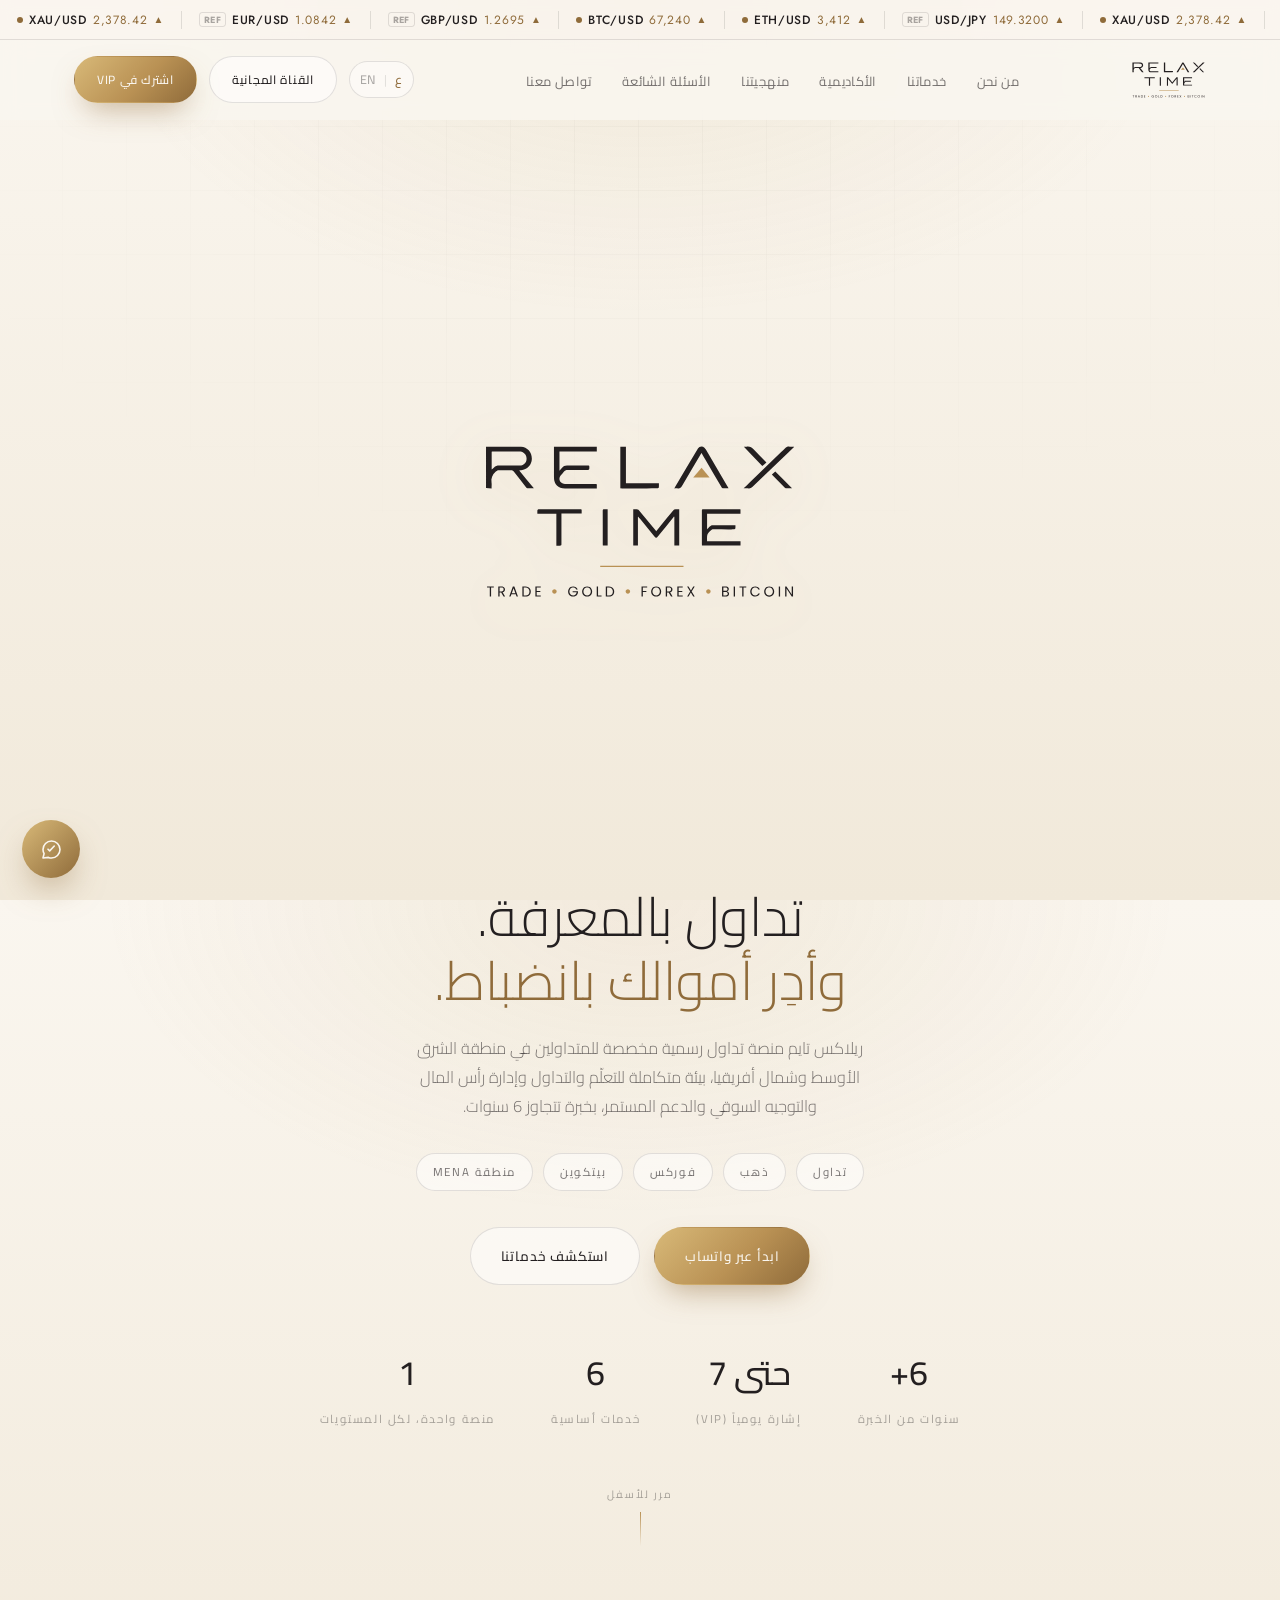
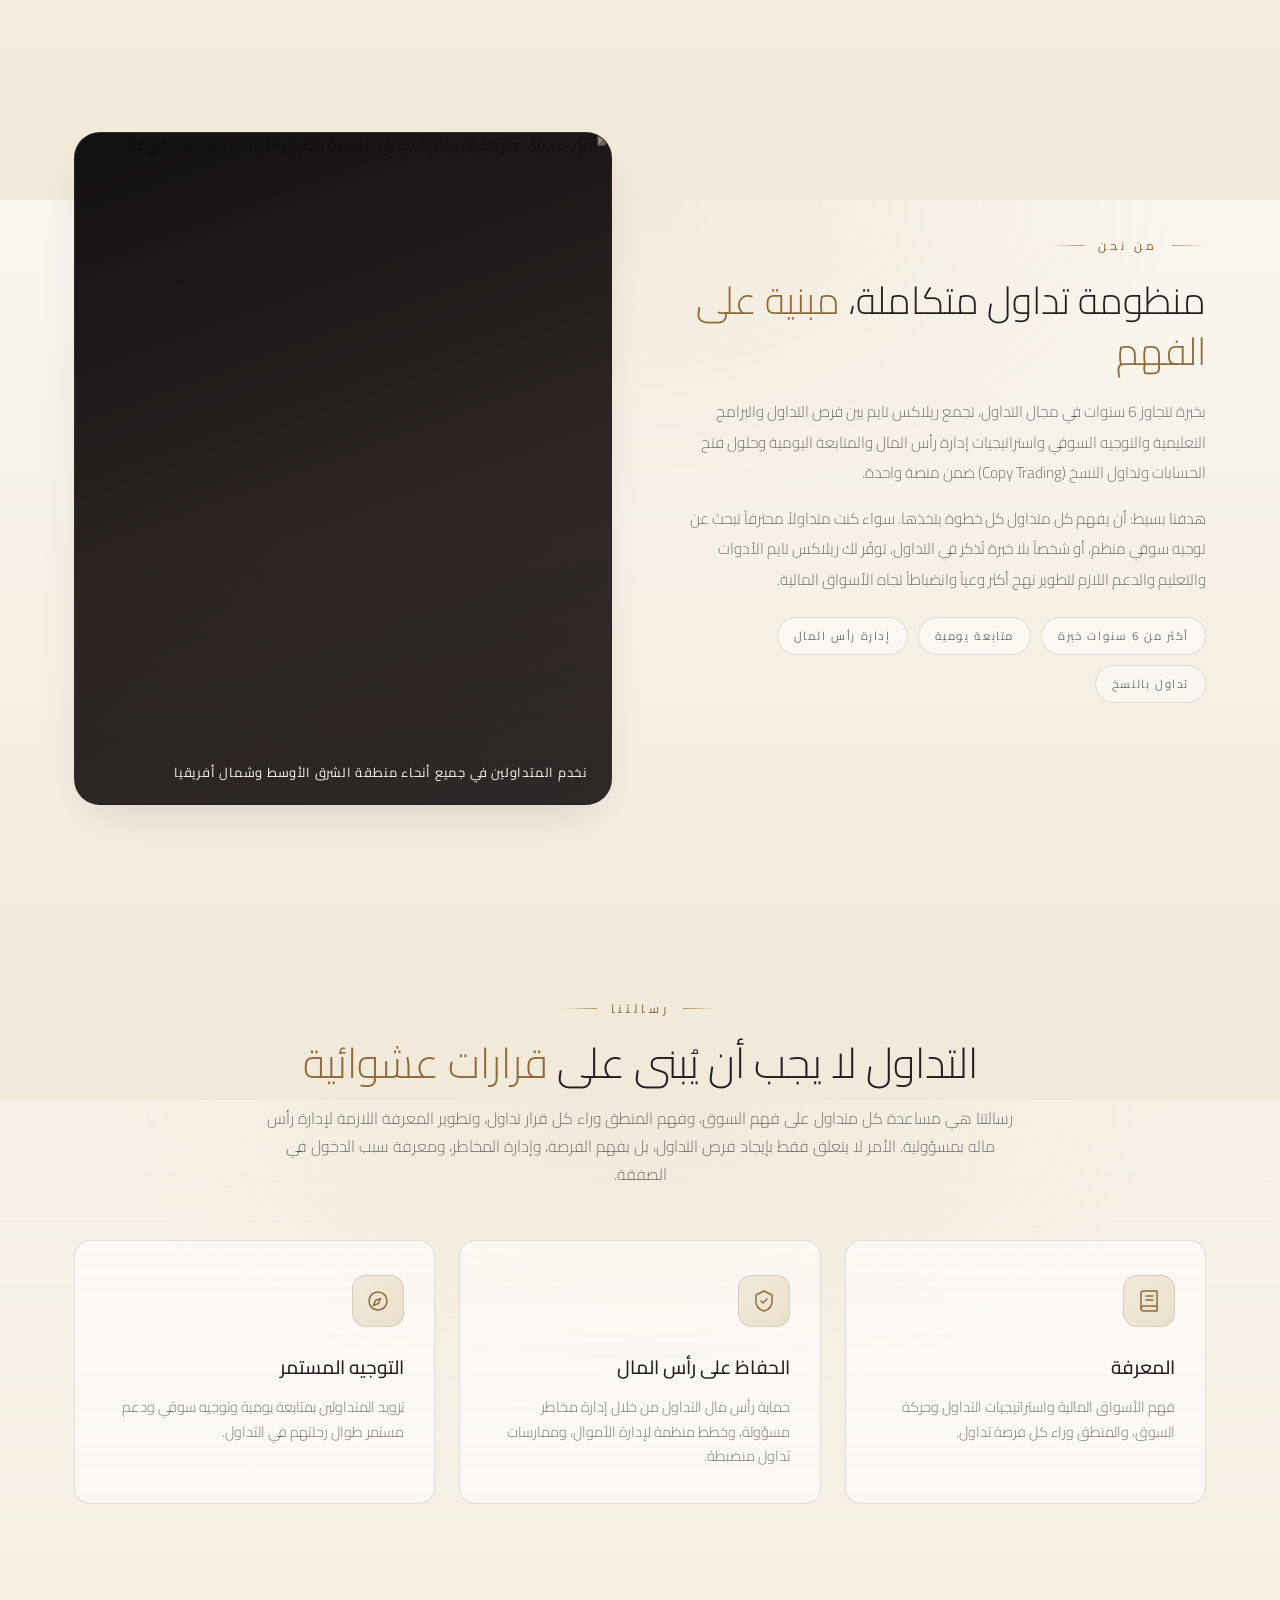
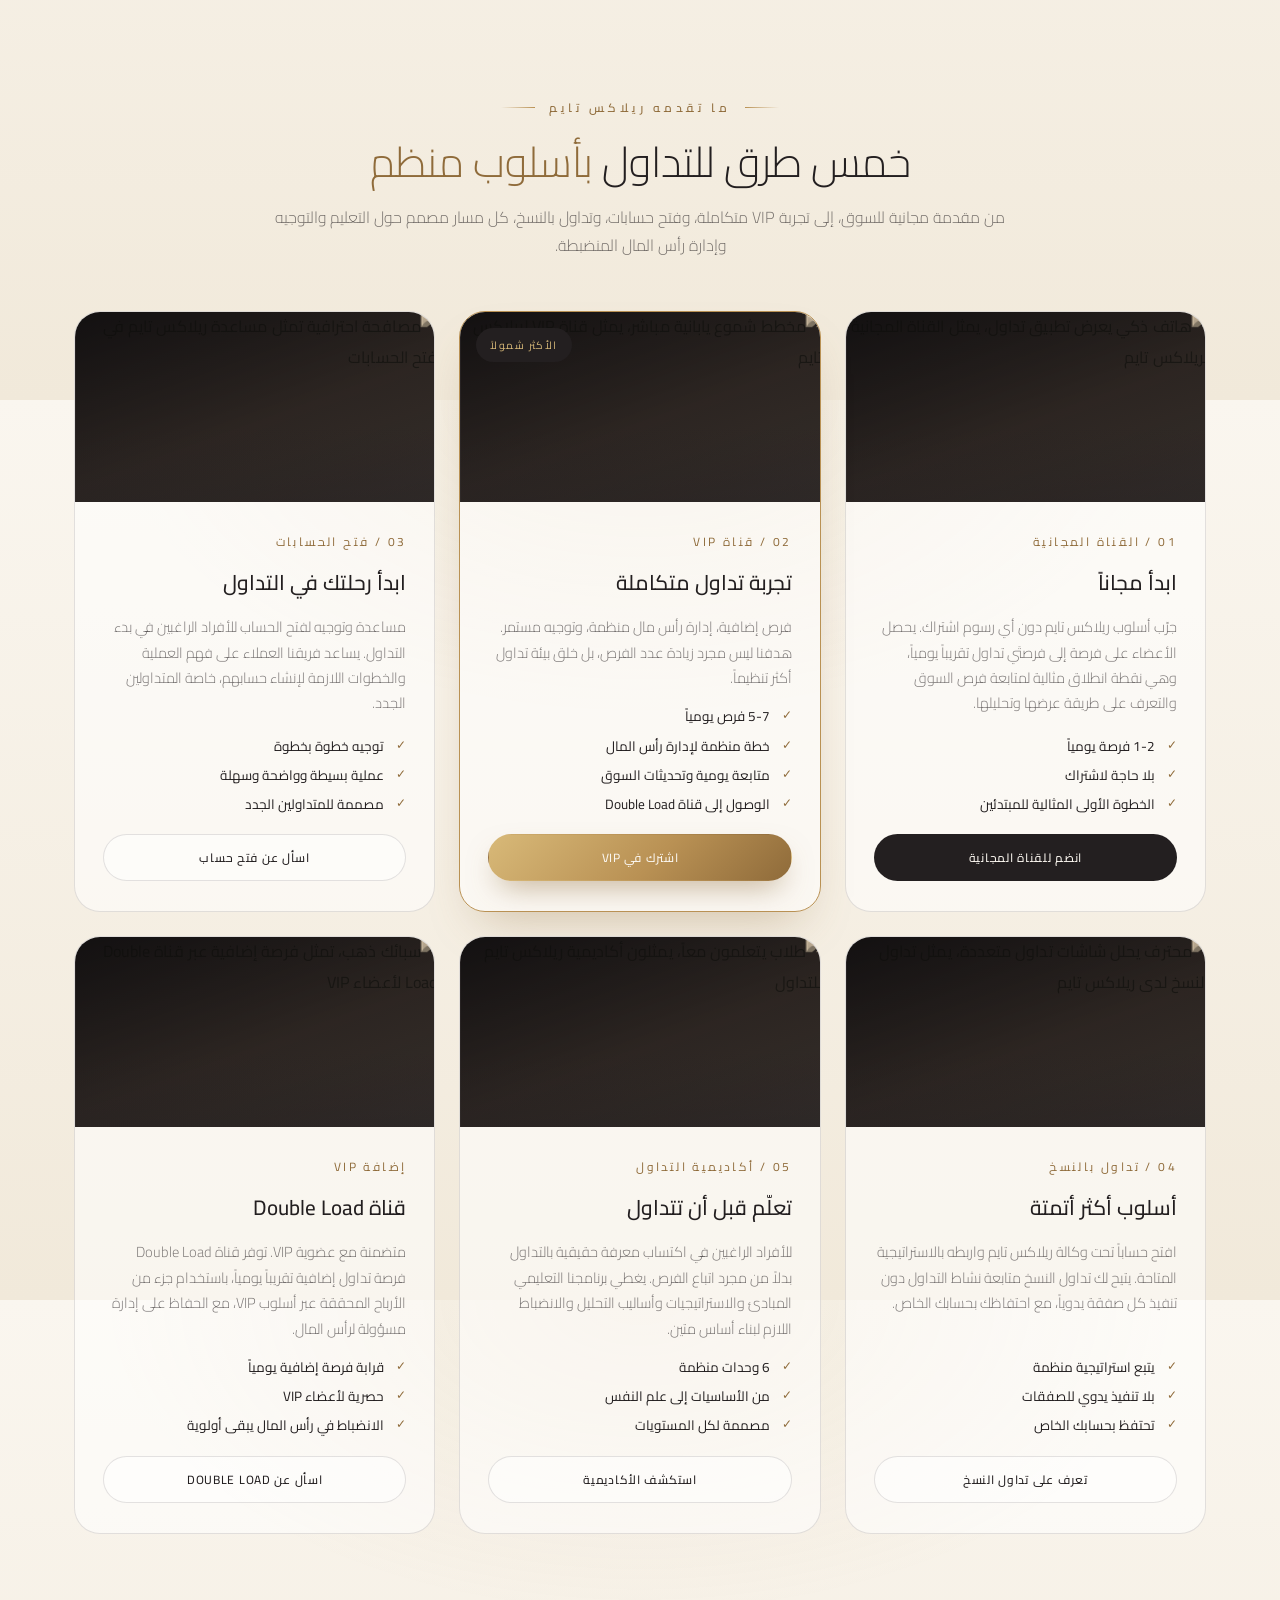
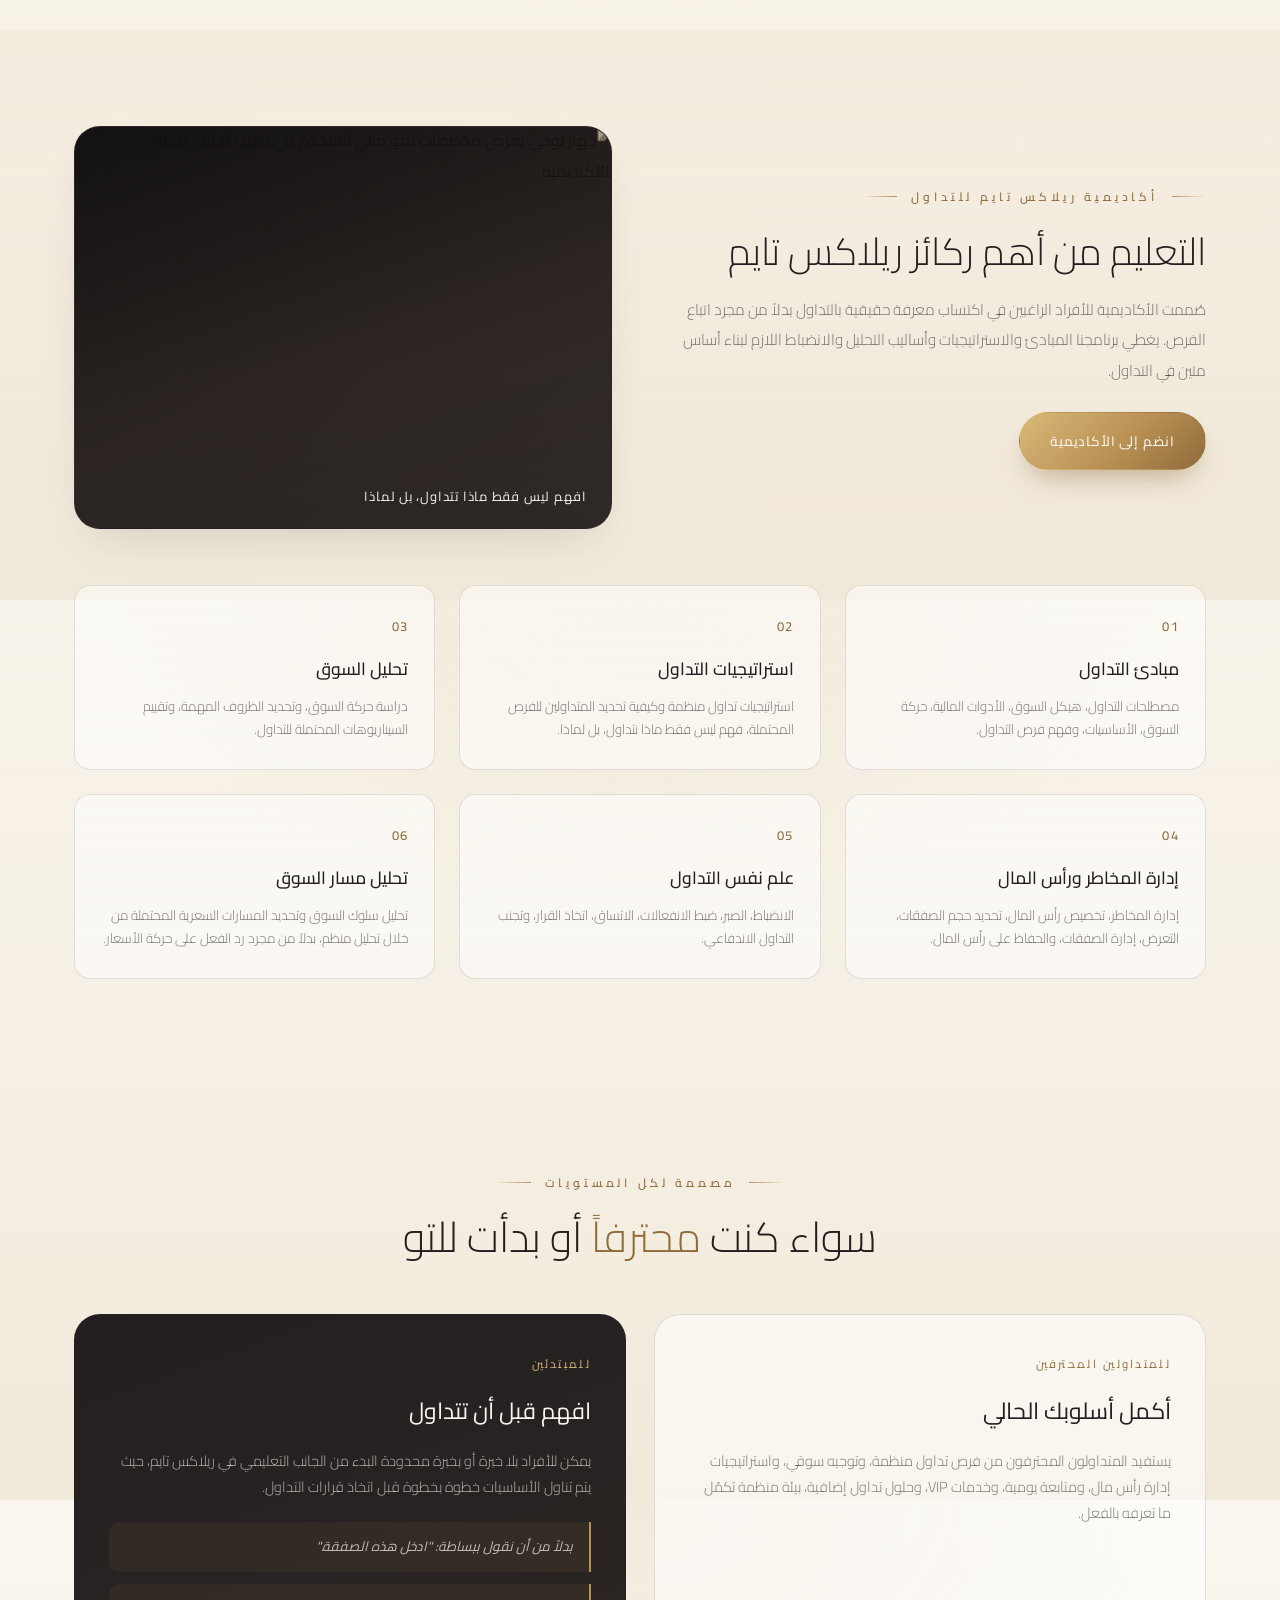
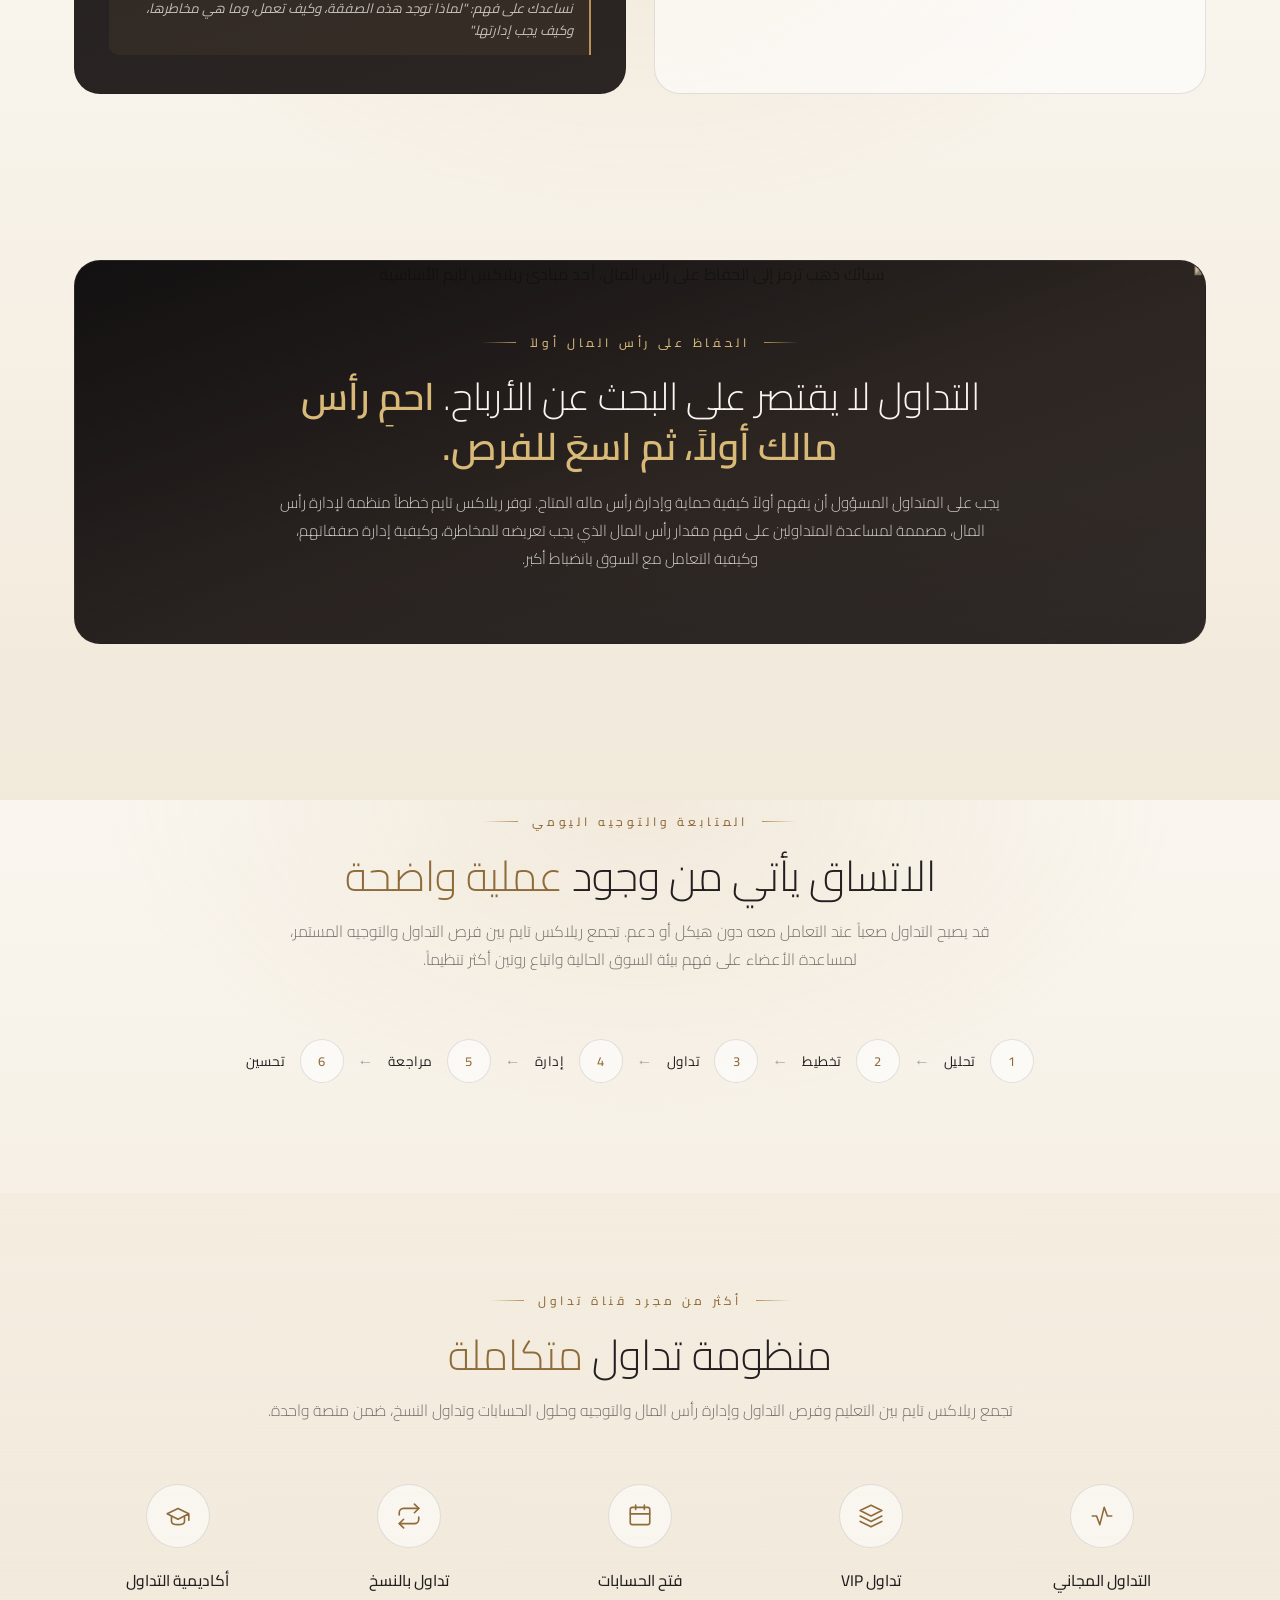
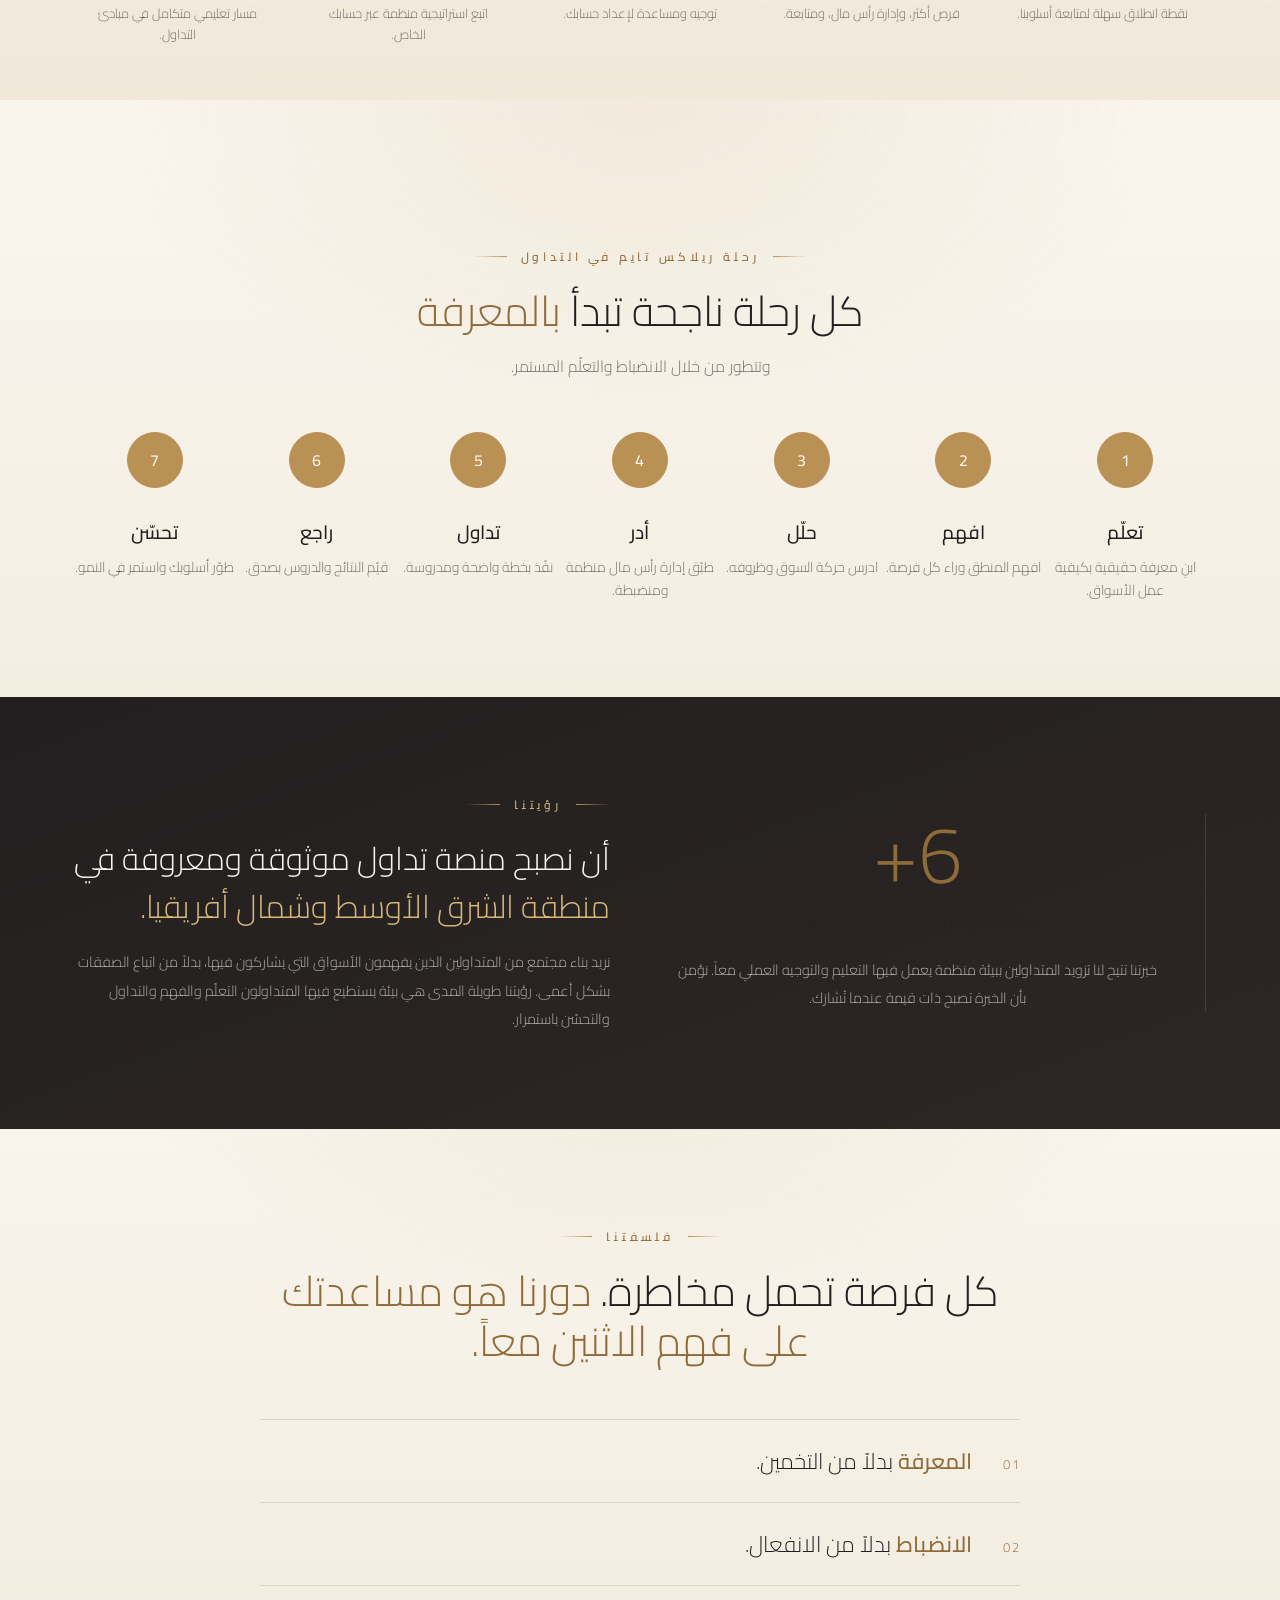
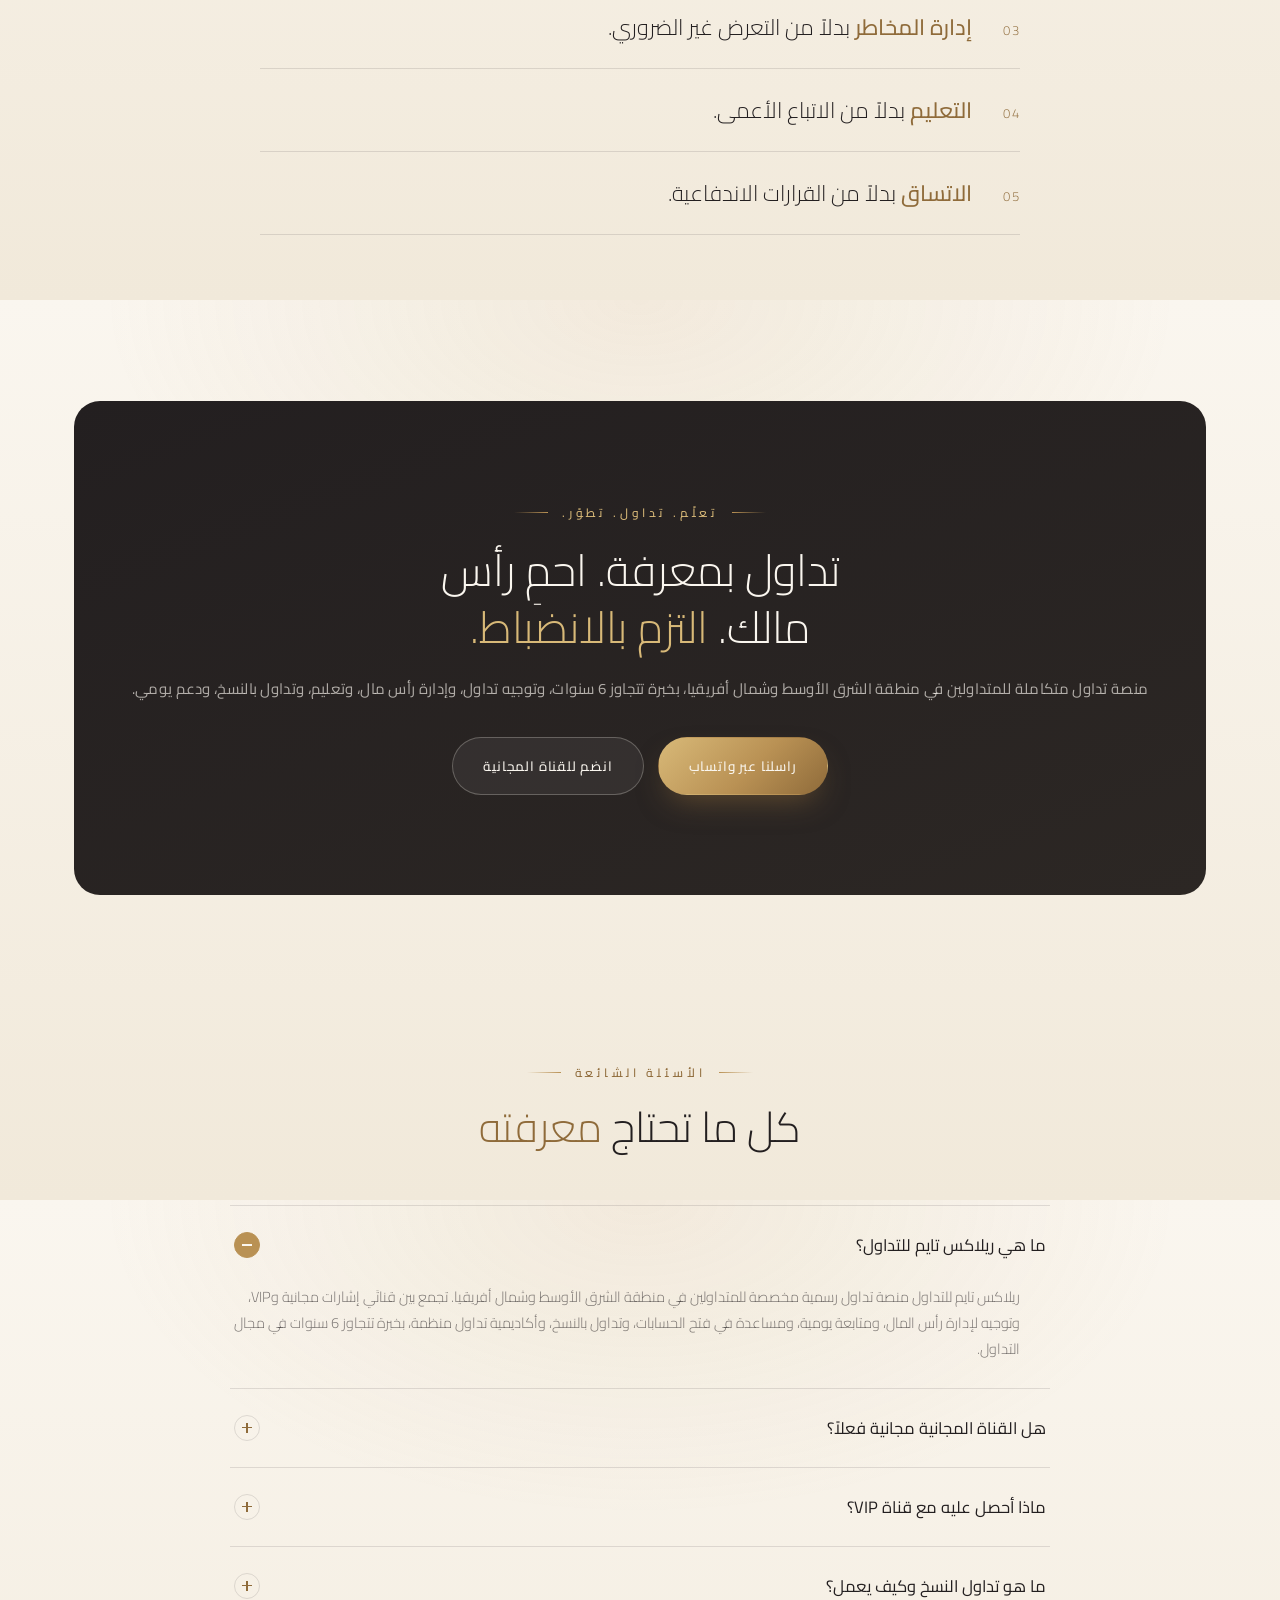
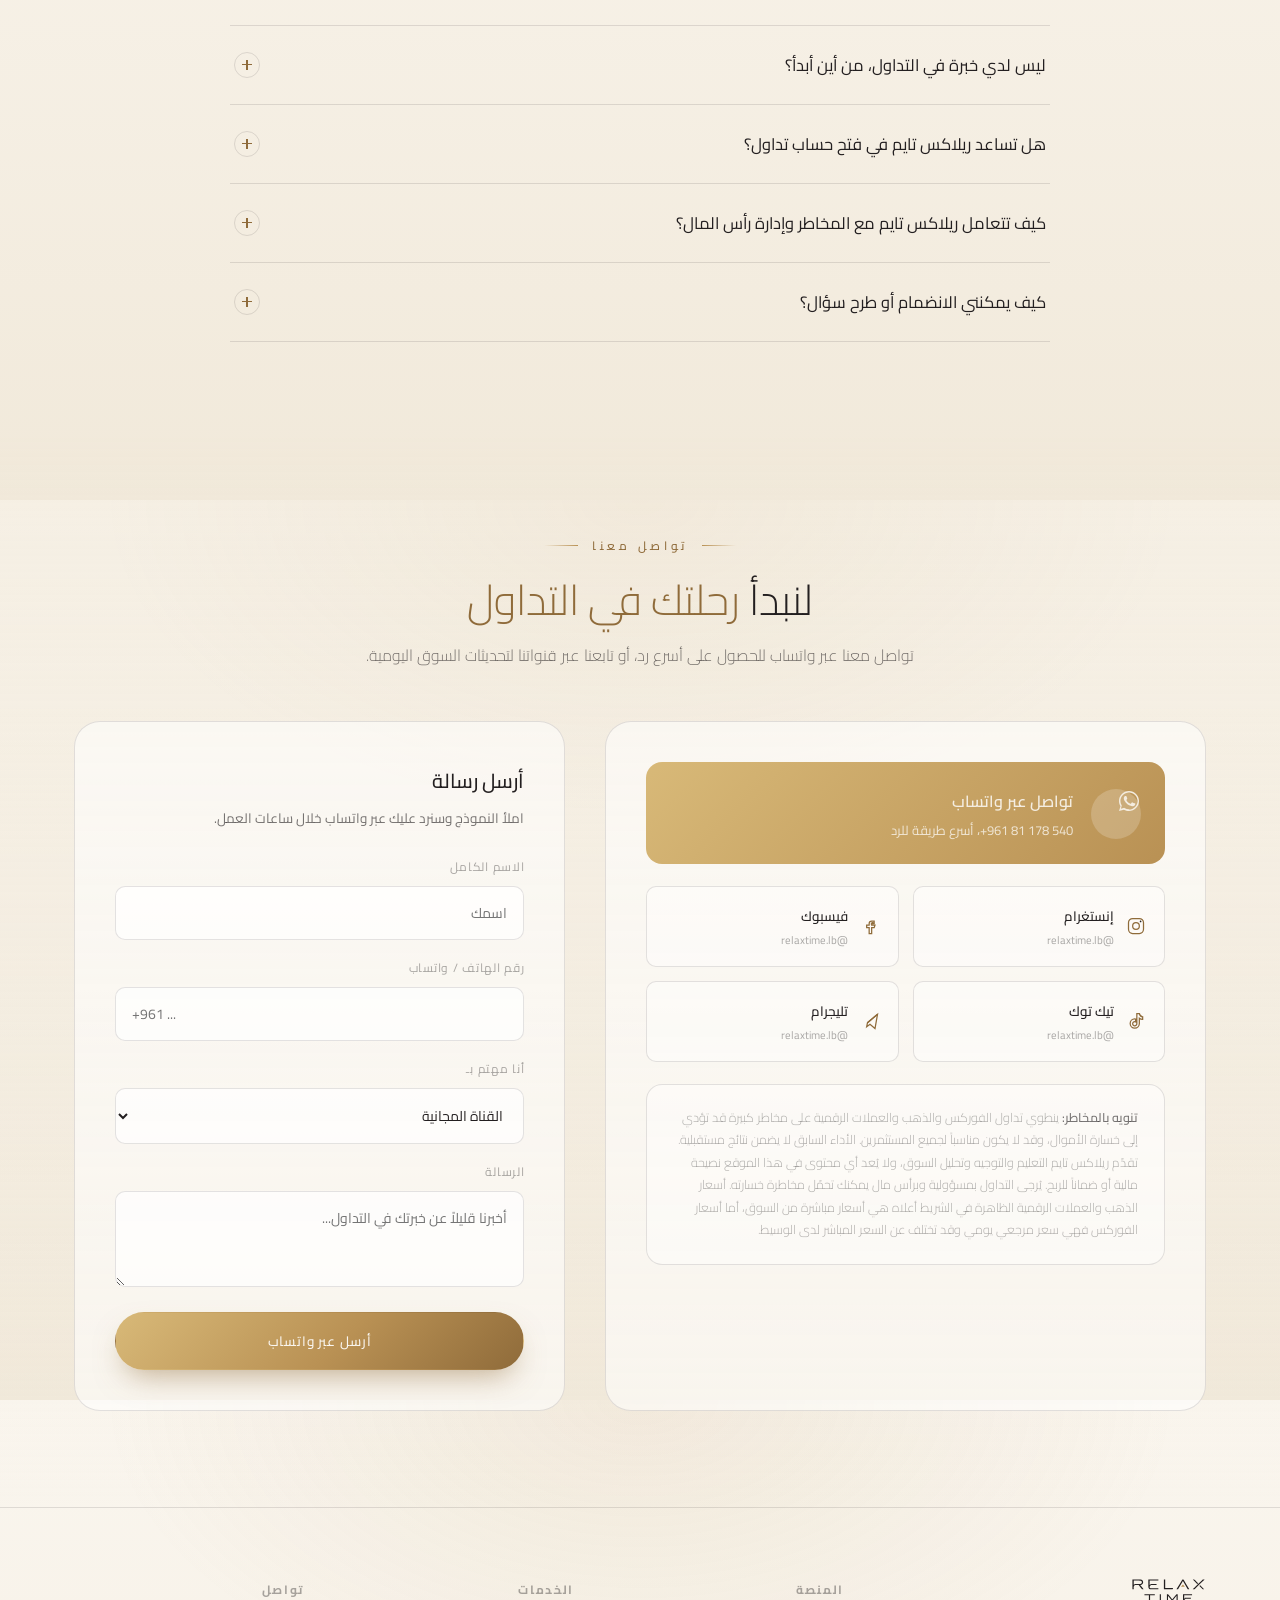
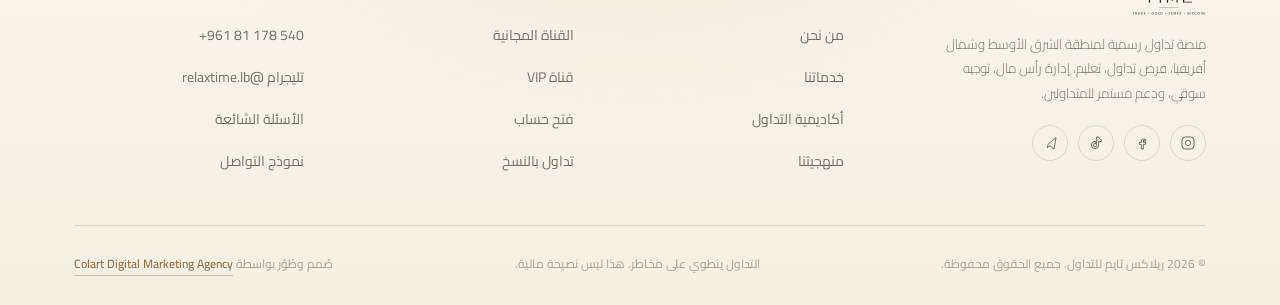
==== commit 81430f3b: "Add files via upload" ====
--- a/ar/index.html
+++ b/ar/index.html
@@ -164,7 +164,7 @@
 <body>
 <a href="#main" class="skip-link">تخطَّ إلى المحتوى</a>
 
-<div class="ticker" dir="ltr" aria-hidden="true">
+<div class="ticker" dir="ltr" aria-hidden="true" title="الذهب والعملات الرقمية: أسعار مباشرة. العملات الأجنبية: سعر مرجعي يومي.">
   <div class="ticker__track" id="tickerTrack"></div>
 </div>
 
@@ -178,8 +178,7 @@
 <header class="site-header" id="siteHeader">
   <nav class="nav container" aria-label="التنقل الرئيسي">
     <a href="#home" class="nav__logo">
-      <svg class="nav__logo-mark" viewBox="0 0 100 100" aria-hidden="true"><rect width="100" height="100" rx="18" fill="#231F20"/><polygon points="50,30 74,72 26,72" fill="#B99154"/></svg>
-      <span class="nav__logo-text">RELAX <b>TIME</b></span>
+      <img class="nav__logo-mark" src="../images/logo-full.svg" alt="Relax Time: Trade, Gold, Forex, Bitcoin" width="1330" height="675">
     </a>
     <ul class="nav__links" id="navLinks">
       <li><a href="#about">من نحن</a></li>
@@ -720,7 +719,7 @@
             </a>
           </div>
           <div class="risk-notice">
-            <strong>تنويه بالمخاطر:</strong> ينطوي تداول الفوركس والذهب والعملات الرقمية على مخاطر كبيرة قد تؤدي إلى خسارة الأموال، وقد لا يكون مناسباً لجميع المستثمرين. الأداء السابق لا يضمن نتائج مستقبلية. تقدّم ريلاكس تايم التعليم والتوجيه وتحليل السوق، ولا يُعد أي محتوى في هذا الموقع نصيحة مالية أو ضماناً للربح. يُرجى التداول بمسؤولية وبرأس مال يمكنك تحمّل مخاطرة خسارته.
+            <strong>تنويه بالمخاطر:</strong> ينطوي تداول الفوركس والذهب والعملات الرقمية على مخاطر كبيرة قد تؤدي إلى خسارة الأموال، وقد لا يكون مناسباً لجميع المستثمرين. الأداء السابق لا يضمن نتائج مستقبلية. تقدّم ريلاكس تايم التعليم والتوجيه وتحليل السوق، ولا يُعد أي محتوى في هذا الموقع نصيحة مالية أو ضماناً للربح. يُرجى التداول بمسؤولية وبرأس مال يمكنك تحمّل مخاطرة خسارته. أسعار الذهب والعملات الرقمية الظاهرة في الشريط أعلاه هي أسعار مباشرة من السوق، أما أسعار الفوركس فهي سعر مرجعي يومي وقد تختلف عن السعر المباشر لدى الوسيط.
           </div>
         </div>
 
@@ -764,8 +763,7 @@
     <div class="footer-top">
       <div class="footer-brand">
         <a href="#home" class="nav__logo">
-          <svg class="nav__logo-mark" viewBox="0 0 100 100" aria-hidden="true"><rect width="100" height="100" rx="18" fill="#231F20"/><polygon points="50,30 74,72 26,72" fill="#B99154"/></svg>
-          <span class="nav__logo-text">RELAX <b>TIME</b></span>
+          <img class="nav__logo-mark" src="../images/logo-full.svg" alt="Relax Time: Trade, Gold, Forex, Bitcoin" width="1330" height="675">
         </a>
         <p>منصة تداول رسمية لمنطقة الشرق الأوسط وشمال أفريقيا، فرص تداول، تعليم، إدارة رأس مال، توجيه سوقي، ودعم مستمر للمتداولين.</p>
         <div class="footer-social">
@@ -813,10 +811,45 @@
   </div>
 </footer>
 
-<a class="floating-whatsapp" href="https://wa.me/96181178540?text=%D9%85%D8%B1%D8%AD%D8%A8%D8%A7%D9%8B%20%D8%B1%D9%8A%D9%84%D8%A7%D9%83%D8%B3%20%D8%AA%D8%A7%D9%8A%D9%85%D8%8C%20%D8%A3%D8%B1%D8%BA%D8%A8%20%D9%81%D9%8A%20%D8%A7%D9%84%D8%A8%D8%AF%D8%A1." target="_blank" rel="noopener" aria-label="تواصل مع ريلاكس تايم عبر واتساب">
-  <span class="floating-whatsapp__ring" aria-hidden="true"></span>
-  <svg viewBox="0 0 24 24" fill="currentColor"><path d="M17.5 14.4c-.3-.1-1.7-.9-2-1-.3-.1-.5-.1-.7.1-.2.3-.8 1-.9 1.2-.2.2-.3.2-.6.1-.3-.1-1.2-.5-2.3-1.5-.9-.8-1.4-1.7-1.6-2-.2-.3 0-.5.1-.6.1-.1.3-.3.4-.5.1-.2.2-.3.3-.5.1-.2 0-.4 0-.5C10.1 9 9.6 7.8 9.4 7.3c-.2-.5-.4-.4-.5-.4h-.5c-.2 0-.5.1-.7.3-.2.3-.9.9-.9 2.2s1 2.6 1.1 2.8c.1.2 2 3.1 4.9 4.3.7.3 1.2.5 1.6.6.7.2 1.3.2 1.8.1.5-.1 1.7-.7 1.9-1.4.2-.6.2-1.2.2-1.3-.1-.2-.3-.3-.6-.4z"/><path d="M12 2C6.5 2 2 6.5 2 12c0 1.9.5 3.6 1.5 5.2L2 22l4.9-1.3C8.4 21.5 10.2 22 12 22c5.5 0 10-4.5 10-10S17.5 2 12 2zm0 18.2c-1.6 0-3.2-.4-4.5-1.2l-.3-.2-3.3.9.9-3.2-.2-.3C3.9 14.9 3.4 13.5 3.4 12c0-4.7 3.9-8.6 8.6-8.6s8.6 3.9 8.6 8.6-3.9 8.6-8.6 8.6z"/></svg>
-</a>
+<div class="assistant" id="assistant" dir="rtl" data-lang="ar">
+  <button class="assistant__launcher" id="assistantLauncher" type="button" aria-haspopup="dialog" aria-expanded="false" aria-controls="assistantPanel" aria-label="فتح مساعد ريلاكس تايم">
+    <span class="assistant__launcher-ring" aria-hidden="true"></span>
+    <svg class="assistant__icon assistant__icon--chat" viewBox="0 0 24 24" fill="none" stroke-width="1.6" stroke-linecap="round" stroke-linejoin="round" aria-hidden="true">
+      <path d="M4 12.5C4 7.8 7.8 4 12.5 4S21 7.8 21 12.5 17.2 21 12.5 21c-1.1 0-2.1-.2-3-.6L4 21l1.1-4.4c-.7-1.2-1.1-2.6-1.1-4.1Z"/>
+      <path d="M9 12.2l1.7 1.7L15.3 9" stroke-linecap="round" stroke-linejoin="round"/>
+    </svg>
+    <svg class="assistant__icon assistant__icon--close" viewBox="0 0 24 24" fill="none" stroke-width="1.8" stroke-linecap="round" stroke-linejoin="round" aria-hidden="true"><path d="M6 6l12 12M18 6L6 18"/></svg>
+  </button>
+
+  <div class="assistant__panel" id="assistantPanel" role="dialog" aria-label="مساعد ريلاكس تايم" aria-hidden="true">
+    <div class="assistant__header">
+      <svg class="assistant__avatar" viewBox="0 0 100 100" aria-hidden="true"><rect width="100" height="100" rx="22" fill="#231F20"/><polygon points="50.42,33.97 23,66.03 77,66.03" fill="#B99154"/></svg>
+      <div class="assistant__header-text">
+        <strong>مساعد ريلاكس تايم</strong>
+        <span>إجابات سريعة، ثم أكمل عبر واتساب</span>
+      </div>
+      <button class="assistant__close" id="assistantClose" type="button" aria-label="إغلاق المساعد">
+        <svg viewBox="0 0 24 24" fill="none" stroke-width="1.8" stroke-linecap="round" stroke-linejoin="round"><path d="M6 6l12 12M18 6L6 18"/></svg>
+      </button>
+    </div>
+
+    <div class="assistant__messages" id="assistantMessages" role="log" aria-live="polite"></div>
+
+    <div class="assistant__quick-replies" id="assistantQuickReplies"></div>
+
+    <form class="assistant__composer" id="assistantComposer">
+      <input type="text" id="assistantInput" placeholder="اكتب سؤالك..." autocomplete="off" aria-label="الرسالة">
+      <button type="submit" aria-label="إرسال">
+        <svg viewBox="0 0 24 24" fill="none" stroke-width="1.8" stroke-linecap="round" stroke-linejoin="round"><path d="M22 2 11 13M22 2l-7 20-4-9-9-4 20-7Z"/></svg>
+      </button>
+    </form>
+
+    <a class="assistant__whatsapp-cta" id="assistantWhatsAppCta" href="https://wa.me/96181178540?text=%D9%85%D8%B1%D8%AD%D8%A8%D8%A7%D9%8B%20%D8%B1%D9%8A%D9%84%D8%A7%D9%83%D8%B3%20%D8%AA%D8%A7%D9%8A%D9%85%D8%8C%20%D8%A3%D8%B1%D8%BA%D8%A8%20%D9%81%D9%8A%20%D8%A7%D9%84%D8%A8%D8%AF%D8%A1." target="_blank" rel="noopener">
+      <svg viewBox="0 0 24 24" fill="currentColor" aria-hidden="true"><path d="M17.5 14.4c-.3-.1-1.7-.9-2-1-.3-.1-.5-.1-.7.1-.2.3-.8 1-.9 1.2-.2.2-.3.2-.6.1-.3-.1-1.2-.5-2.3-1.5-.9-.8-1.4-1.7-1.6-2-.2-.3 0-.5.1-.6.1-.1.3-.3.4-.5.1-.2.2-.3.3-.5.1-.2 0-.4 0-.5C10.1 9 9.6 7.8 9.4 7.3c-.2-.5-.4-.4-.5-.4h-.5c-.2 0-.5.1-.7.3-.2.3-.9.9-.9 2.2s1 2.6 1.1 2.8c.1.2 2 3.1 4.9 4.3.7.3 1.2.5 1.6.6.7.2 1.3.2 1.8.1.5-.1 1.7-.7 1.9-1.4.2-.6.2-1.2.2-1.3-.1-.2-.3-.3-.6-.4z"/><path d="M12 2C6.5 2 2 6.5 2 12c0 1.9.5 3.6 1.5 5.2L2 22l4.9-1.3C8.4 21.5 10.2 22 12 22c5.5 0 10-4.5 10-10S17.5 2 12 2zm0 18.2c-1.6 0-3.2-.4-4.5-1.2l-.3-.2-3.3.9.9-3.2-.2-.3C3.9 14.9 3.4 13.5 3.4 12c0-4.7 3.9-8.6 8.6-8.6s8.6 3.9 8.6 8.6-3.9 8.6-8.6 8.6z"/></svg>
+      تابع عبر واتساب
+    </a>
+  </div>
+</div>
 <button class="back-to-top" id="backToTop" aria-label="العودة إلى الأعلى">
   <svg viewBox="0 0 24 24" fill="none" stroke-width="1.8" stroke-linecap="round" stroke-linejoin="round"><path d="M12 19V5M5 12l7-7 7 7"/></svg>
 </button>
--- a/css/style.css
+++ b/css/style.css
@@ -134,6 +134,22 @@
 .ticker__item .arrow{ font-size:10px; }
 .ticker__item[data-dir="up"] .arrow, .ticker__item[data-dir="up"] .price{ color:var(--gold-deep); }
 .ticker__item[data-dir="down"] .arrow, .ticker__item[data-dir="down"] .price{ color:var(--ink-faint); }
+.ticker__dot{
+  width:6px; height:6px; border-radius:50%; background:var(--gold-deep); flex:0 0 auto;
+  box-shadow:0 0 0 0 rgba(143,107,58,.5); animation:ticker-live-pulse 2.4s ease-out infinite;
+}
+@keyframes ticker-live-pulse{
+  0%{ box-shadow:0 0 0 0 rgba(143,107,58,.45); }
+  70%{ box-shadow:0 0 0 5px rgba(143,107,58,0); }
+  100%{ box-shadow:0 0 0 0 rgba(143,107,58,0); }
+}
+.ticker__tag{
+  font-size:9px; font-weight:700; letter-spacing:.04em; line-height:1; flex:0 0 auto;
+  color:var(--ink-faint); border:1px solid var(--line); border-radius:3px; padding:2px 4px;
+}
+@media (prefers-reduced-motion: reduce){
+  .ticker__dot{ animation:none; }
+}
 @keyframes ticker-scroll{ from{ transform:translateX(0); } to{ transform:translateX(-50%); } }
 
 /* ---------- background fx (shared) ---------- */
@@ -182,10 +198,8 @@
 }
 .site-header.is-scrolled{ border-color:var(--line); box-shadow:0 10px 30px -20px rgba(35,31,32,.3); }
 .nav{ display:flex; align-items:center; justify-content:space-between; padding:16px 24px; gap:20px; }
-.nav__logo{ display:flex; align-items:center; gap:10px; font-weight:500; }
-.nav__logo-mark{ width:15px; height:15px; flex:0 0 auto; }
-.nav__logo-text{ font-size:19px; letter-spacing:.06em; }
-.nav__logo-text b{ font-weight:600; color:var(--gold-deep); }
+.nav__logo{ display:flex; align-items:center; font-weight:500; }
+.nav__logo-mark{ display:block; height:38px; width:auto; flex:0 0 auto; }
 .nav__links{ display:flex; align-items:center; gap:30px; }
 .nav__links a{
   font-size:13px; letter-spacing:.03em; color:var(--ink-soft); position:relative; padding:6px 0;
@@ -214,6 +228,9 @@
 .nav__toggle[aria-expanded="true"] span:nth-child(2){ opacity:0; }
 .nav__toggle[aria-expanded="true"] span:nth-child(3){ transform:translateY(-6.5px) rotate(-45deg); }
 
+@media (max-width: 480px){
+  .nav__logo-mark{ height:30px; }
+}
 @media (max-width: 900px){
   .nav__links{
     position:fixed; inset:64px 0 0 0; height:0; overflow:hidden; flex-direction:column;
@@ -618,19 +635,84 @@
 }
 .footer-credit a:hover, .footer-credit a:focus-visible{ color:var(--ink); border-color:var(--ink); }
 
-/* ---------- floating widgets ---------- */
-.floating-whatsapp{
-  position:fixed; right:22px; bottom:22px; z-index:90; width:58px; height:58px; border-radius:50%;
+/* ---------- floating widgets: RelaxTime Assistant ---------- */
+.assistant{ position:fixed; right:22px; bottom:22px; z-index:95; display:flex; flex-direction:column; align-items:flex-end; }
+
+.assistant__launcher{
+  position:relative; width:58px; height:58px; border-radius:50%; border:none; cursor:pointer; flex:0 0 auto; padding:0;
   background:linear-gradient(135deg, var(--gold-light), var(--gold-deep)); display:flex; align-items:center; justify-content:center;
   box-shadow:0 16px 34px -10px rgba(143,107,58,.6); transition:transform .3s var(--ease);
 }
-.floating-whatsapp:hover{ transform:scale(1.08) translateY(-2px); }
-.floating-whatsapp svg{ width:26px; height:26px; color:var(--cream); }
-.floating-whatsapp__ring{
+.assistant__launcher:hover{ transform:scale(1.08) translateY(-2px); }
+.assistant__launcher-ring{
   position:absolute; inset:-6px; border-radius:50%; border:1px solid var(--gold); opacity:0;
   animation:ping-ring 2.6s ease-out infinite;
 }
 @keyframes ping-ring{ 0%{ opacity:.6; transform:scale(.9); } 100%{ opacity:0; transform:scale(1.35); } }
+.assistant__icon{ position:absolute; width:24px; height:24px; stroke:var(--cream); transition:opacity .2s var(--ease), transform .2s var(--ease); }
+.assistant__icon--close{ opacity:0; transform:scale(.6) rotate(-45deg); }
+.assistant.is-open .assistant__icon--chat{ opacity:0; transform:scale(.6) rotate(45deg); }
+.assistant.is-open .assistant__icon--close{ opacity:1; transform:scale(1) rotate(0); }
+
+.assistant__panel{
+  position:absolute; right:0; bottom:74px; width:min(360px, calc(100vw - 32px)); max-height:min(560px, calc(100vh - 140px));
+  display:flex; flex-direction:column; background:var(--cream); border:1px solid var(--line); border-radius:18px;
+  box-shadow:0 30px 60px -20px rgba(35,31,32,.35); overflow:hidden; transform-origin:bottom right;
+  opacity:0; transform:translateY(16px) scale(.97); pointer-events:none;
+  transition:opacity .25s var(--ease), transform .25s var(--ease);
+}
+.assistant.is-open .assistant__panel{ opacity:1; transform:translateY(0) scale(1); pointer-events:auto; }
+
+.assistant__header{
+  display:flex; align-items:center; gap:10px; padding:14px; border-bottom:1px solid var(--line); background:var(--cream-2); flex:0 0 auto;
+}
+.assistant__avatar{ width:34px; height:34px; border-radius:10px; flex:0 0 auto; }
+.assistant__header-text{ display:flex; flex-direction:column; line-height:1.3; min-width:0; }
+.assistant__header-text strong{ font-size:14px; color:var(--ink); }
+.assistant__header-text span{ font-size:11.5px; color:var(--ink-soft); }
+.assistant__close{
+  margin-inline-start:auto; width:28px; height:28px; border-radius:50%; border:none; background:transparent; cursor:pointer;
+  display:flex; align-items:center; justify-content:center; color:var(--ink-soft); flex:0 0 auto;
+}
+.assistant__close:hover{ background:rgba(35,31,32,.06); color:var(--ink); }
+.assistant__close svg{ width:16px; height:16px; stroke:currentColor; }
+
+.assistant__messages{
+  flex:1 1 auto; overflow-y:auto; padding:14px; display:flex; flex-direction:column; gap:10px; min-height:220px; max-height:320px;
+}
+.assistant__msg{ max-width:86%; padding:9px 12px; border-radius:14px; font-size:13px; line-height:1.55; }
+.assistant__msg--bot{ align-self:flex-start; background:var(--cream-2); color:var(--ink); border-bottom-left-radius:4px; }
+.assistant__msg--user{ align-self:flex-end; background:var(--ink); color:var(--cream); border-bottom-right-radius:4px; }
+[dir="rtl"] .assistant__msg--bot{ align-self:flex-end; }
+[dir="rtl"] .assistant__msg--user{ align-self:flex-start; }
+
+.assistant__quick-replies{ display:flex; flex-wrap:wrap; gap:8px; padding:0 14px 12px; flex:0 0 auto; }
+.assistant__chip{
+  border:1px solid var(--gold); background:transparent; color:var(--ink); font-size:12px; letter-spacing:.01em;
+  padding:7px 12px; border-radius:999px; cursor:pointer; transition:background .2s var(--ease), color .2s var(--ease); font-family:inherit;
+}
+.assistant__chip:hover{ background:var(--gold); color:var(--cream); }
+
+.assistant__composer{ display:flex; gap:8px; padding:10px 14px; border-top:1px solid var(--line); flex:0 0 auto; }
+.assistant__composer input{
+  flex:1; min-width:0; border:1px solid var(--line); border-radius:999px; padding:9px 14px; font-size:13px;
+  font-family:inherit; background:#fff; color:var(--ink);
+}
+.assistant__composer input:focus{ outline:none; border-color:var(--gold); }
+.assistant__composer button{
+  width:36px; height:36px; border-radius:50%; border:none; background:var(--ink); color:var(--cream); cursor:pointer;
+  display:flex; align-items:center; justify-content:center; flex:0 0 auto; padding:0;
+}
+.assistant__composer button:hover{ background:var(--gold-deep); }
+.assistant__composer button svg{ width:15px; height:15px; stroke:currentColor; }
+
+.assistant__whatsapp-cta{
+  display:flex; align-items:center; justify-content:center; gap:8px; margin:0 14px 14px; padding:11px 16px; flex:0 0 auto;
+  border-radius:999px; background:linear-gradient(135deg, var(--gold-light), var(--gold-deep)); color:var(--cream);
+  font-size:13px; font-weight:600; letter-spacing:.02em;
+}
+.assistant__whatsapp-cta:hover{ filter:brightness(1.05); }
+.assistant__whatsapp-cta svg{ width:16px; height:16px; flex:0 0 auto; }
 
 .back-to-top{
   position:fixed; right:22px; bottom:92px; z-index:89; width:42px; height:42px; border-radius:50%;
@@ -641,7 +723,9 @@
 .back-to-top svg{ width:16px; height:16px; stroke:var(--ink); }
 
 @media (max-width:640px){
-  .floating-whatsapp{ width:50px; height:50px; right:16px; bottom:16px; }
+  .assistant{ right:16px; bottom:16px; }
+  .assistant__launcher{ width:50px; height:50px; }
+  .assistant__panel{ bottom:64px; }
   .back-to-top{ right:16px; bottom:78px; width:38px; height:38px; }
 }
 
@@ -676,8 +760,6 @@
    type. Loaded on both pages; only [dir="rtl"] pages match.
    ============================================================ */
 [dir="rtl"] body{ font-family:'Cairo','Jost','Segoe UI',Tahoma,Arial,sans-serif; }
-[dir="rtl"] .nav__logo-text,
-[dir="rtl"] .hero__logo,
 [dir="rtl"] .ticker,
 [dir="rtl"] .ticker *{ font-family:'Jost','Segoe UI',Arial,sans-serif; }
 
@@ -709,10 +791,11 @@
 [dir="rtl"] .timeline__line{ left:auto; right:27px; }
 
 /* floating action buttons sit on the trailing (left) side in RTL */
-[dir="rtl"] .floating-whatsapp{ right:auto; left:22px; }
+[dir="rtl"] .assistant{ right:auto; left:22px; align-items:flex-start; }
+[dir="rtl"] .assistant__panel{ right:auto; left:0; transform-origin:bottom left; }
 [dir="rtl"] .back-to-top{ right:auto; left:22px; }
 @media (max-width:640px){
-  [dir="rtl"] .floating-whatsapp{ left:16px; }
+  [dir="rtl"] .assistant{ left:16px; }
   [dir="rtl"] .back-to-top{ left:16px; }
 }
 
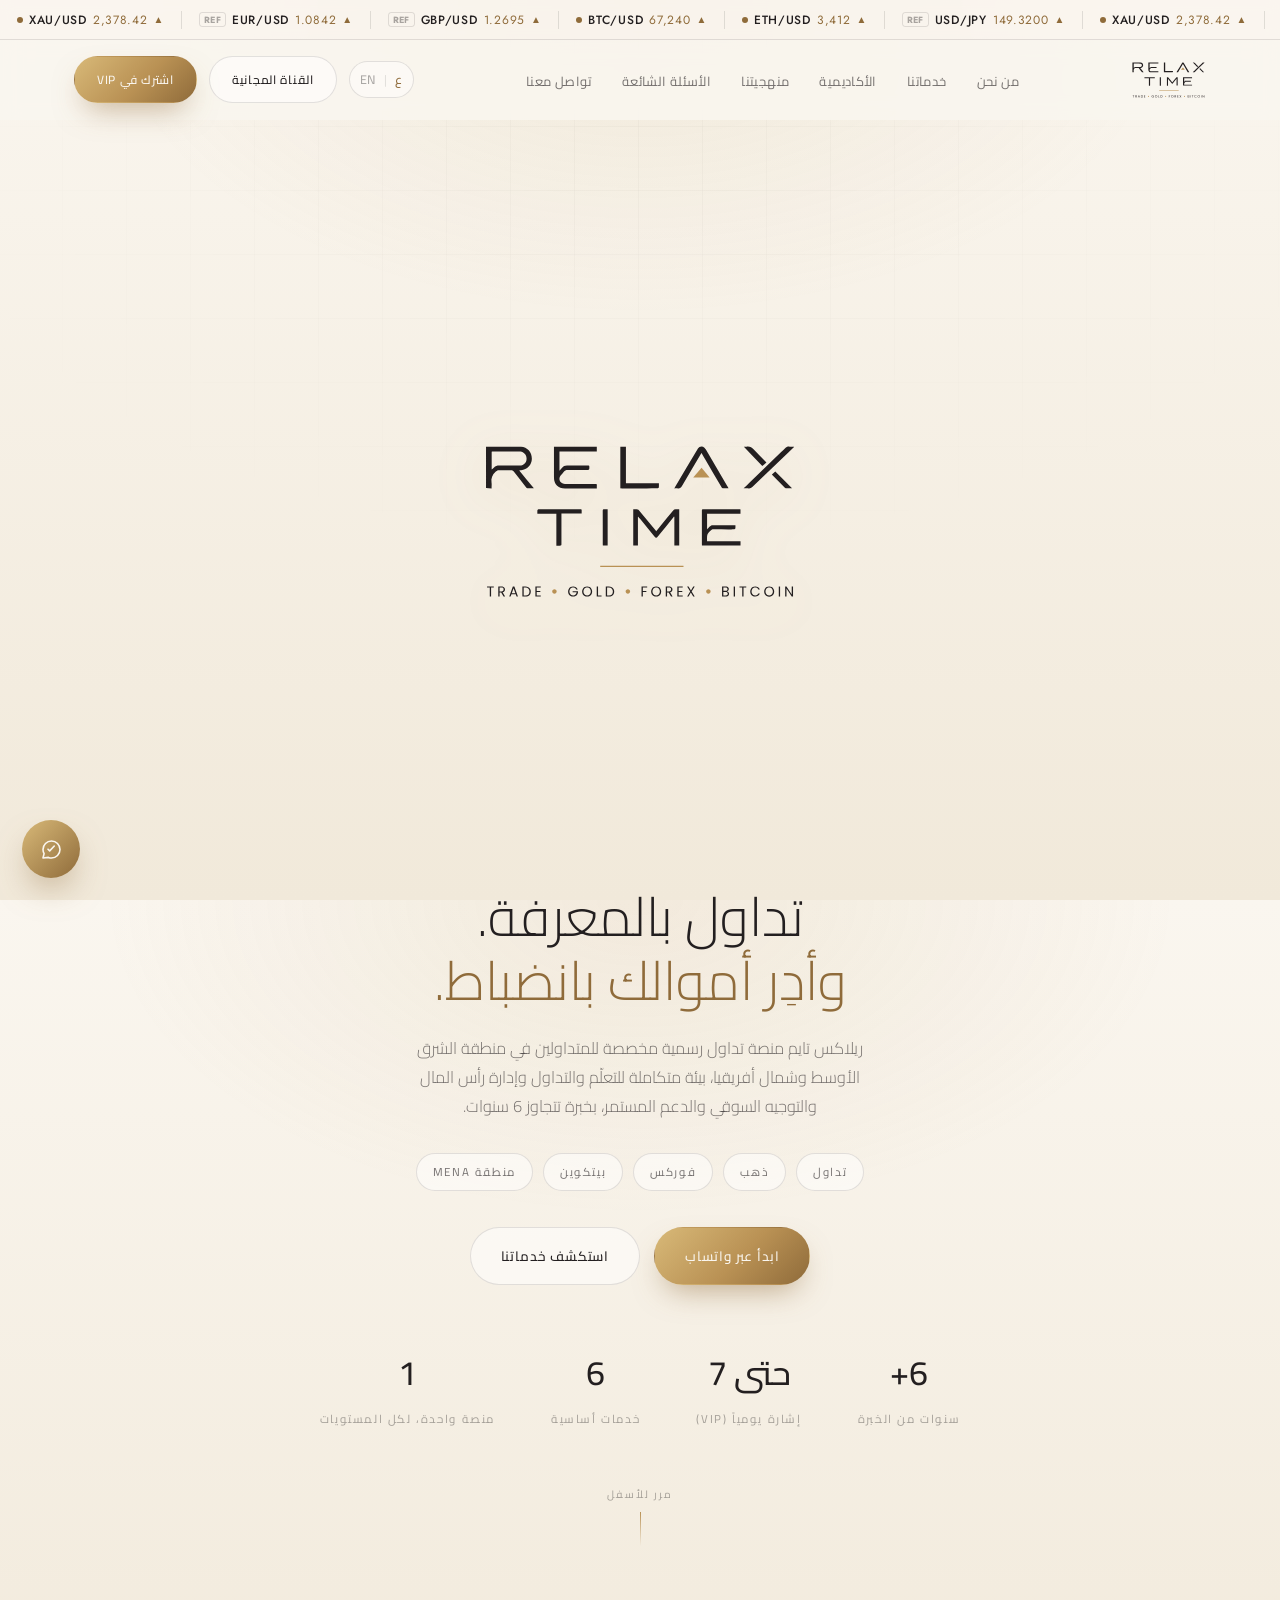
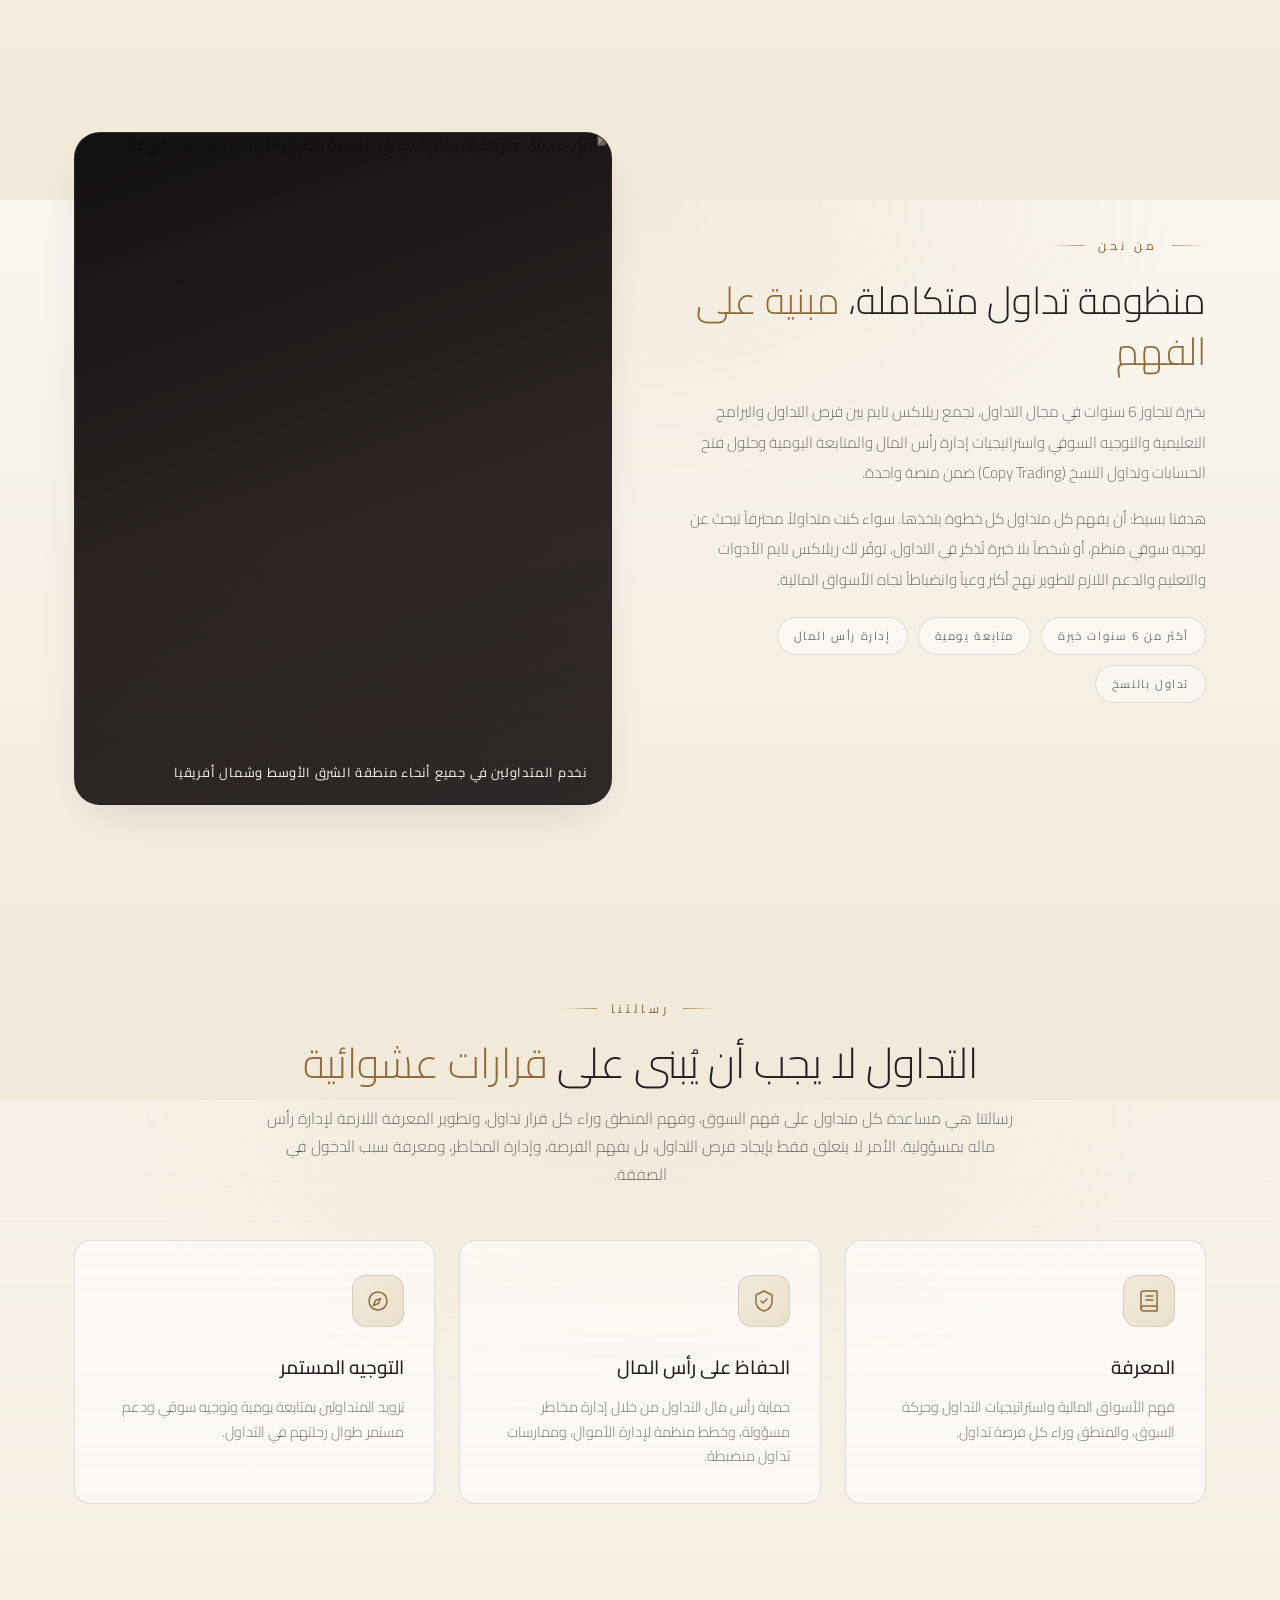
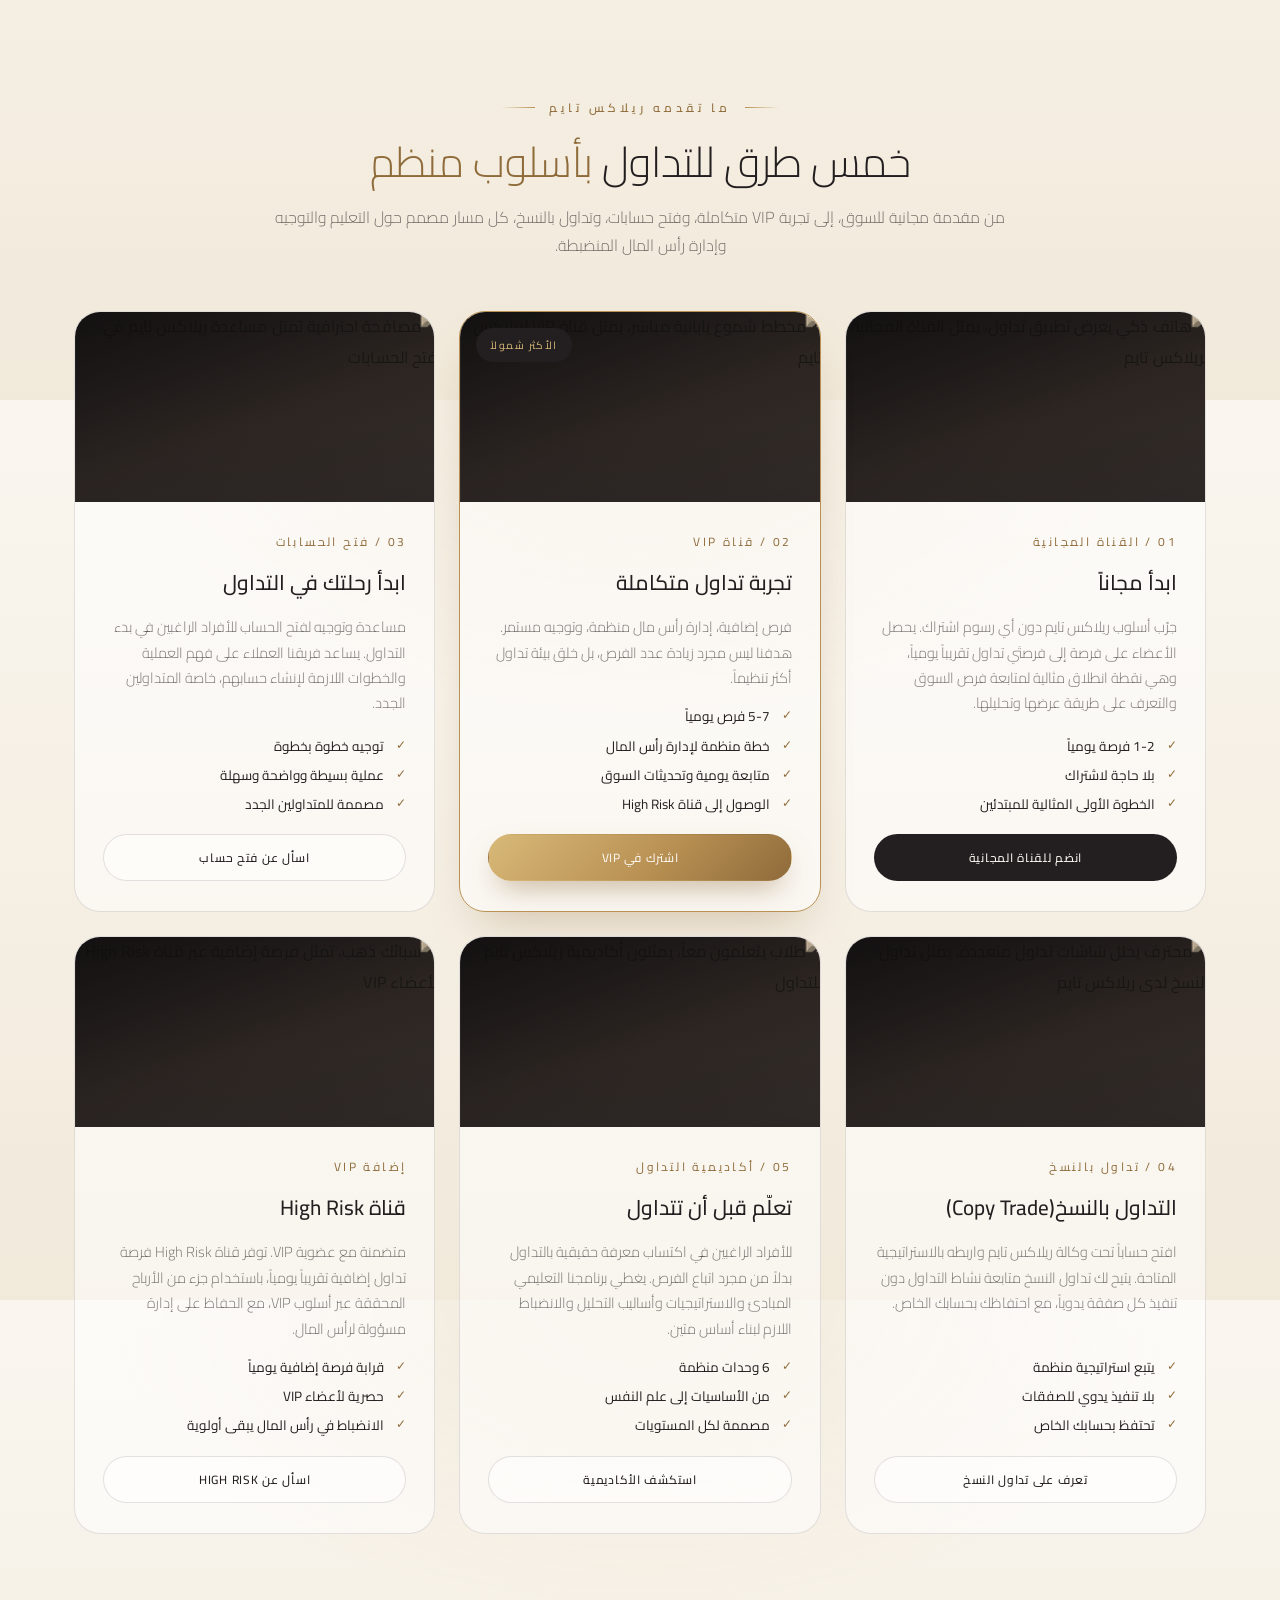
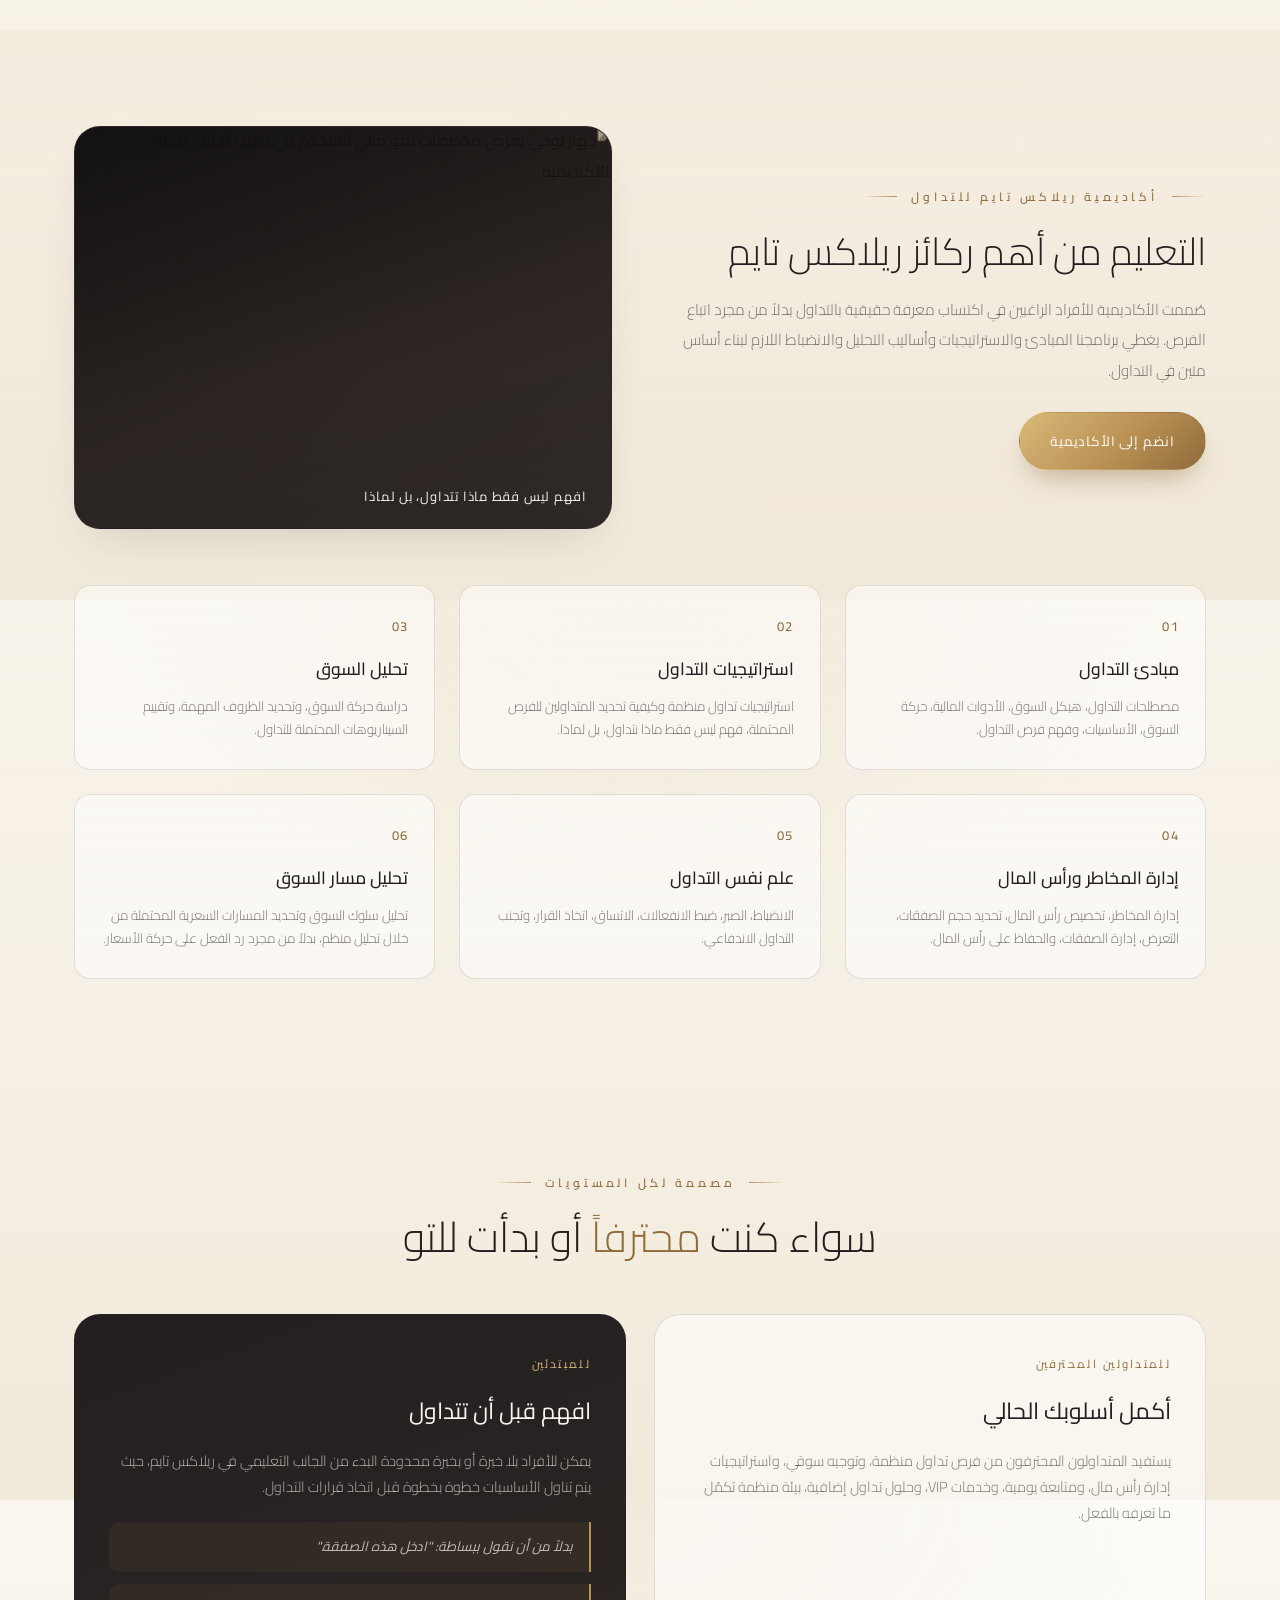
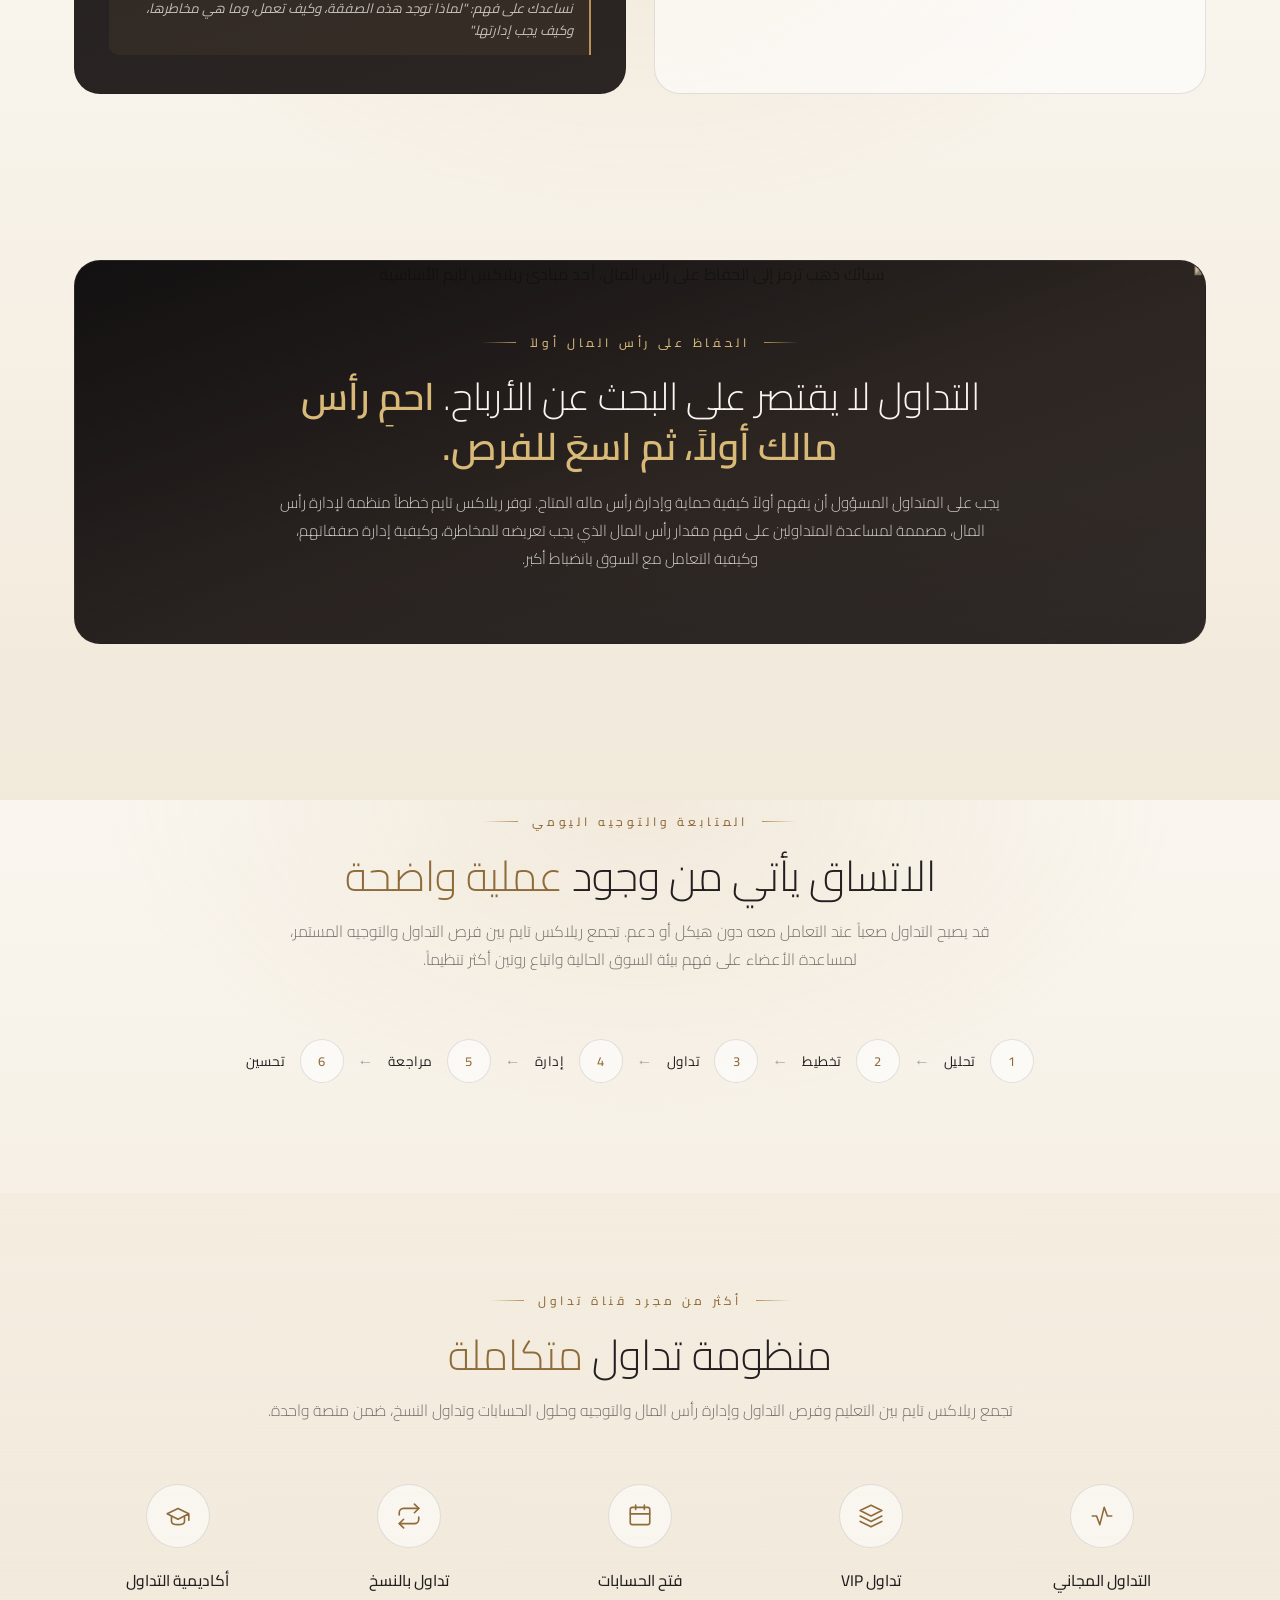
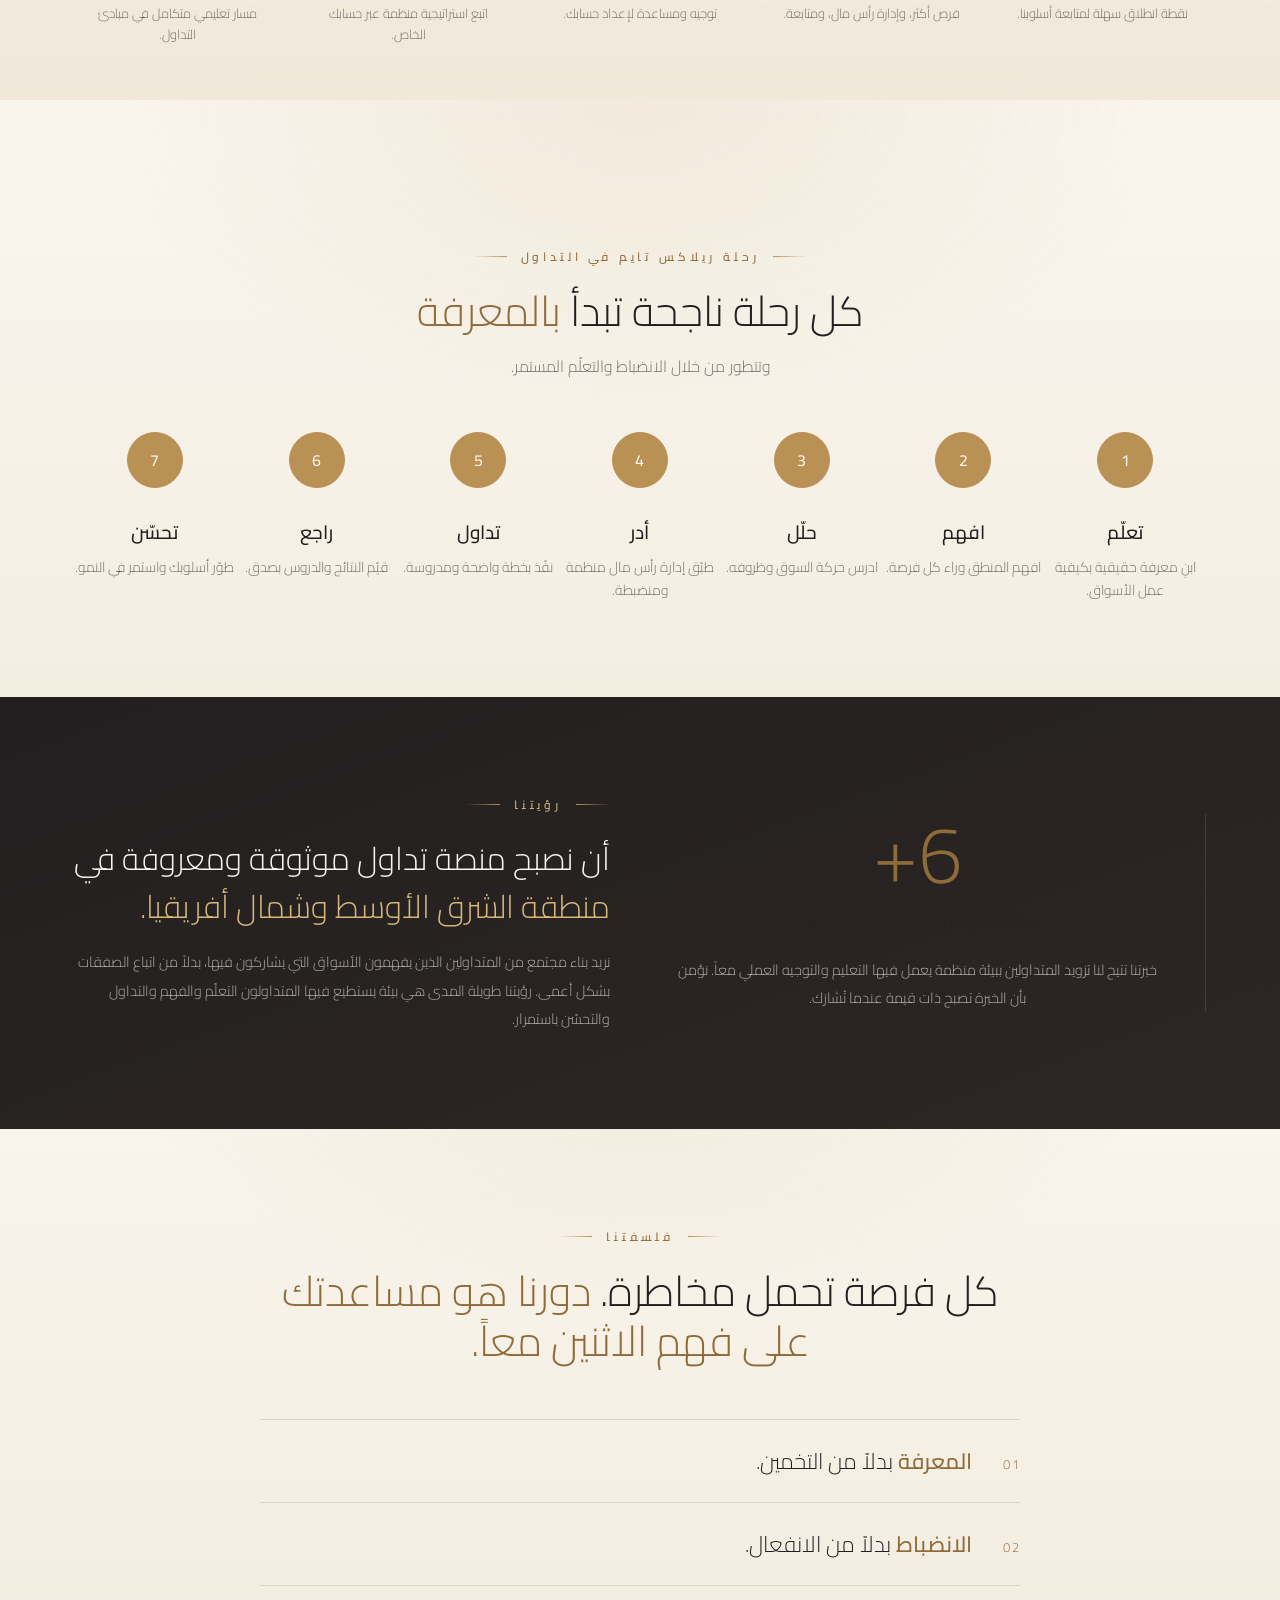
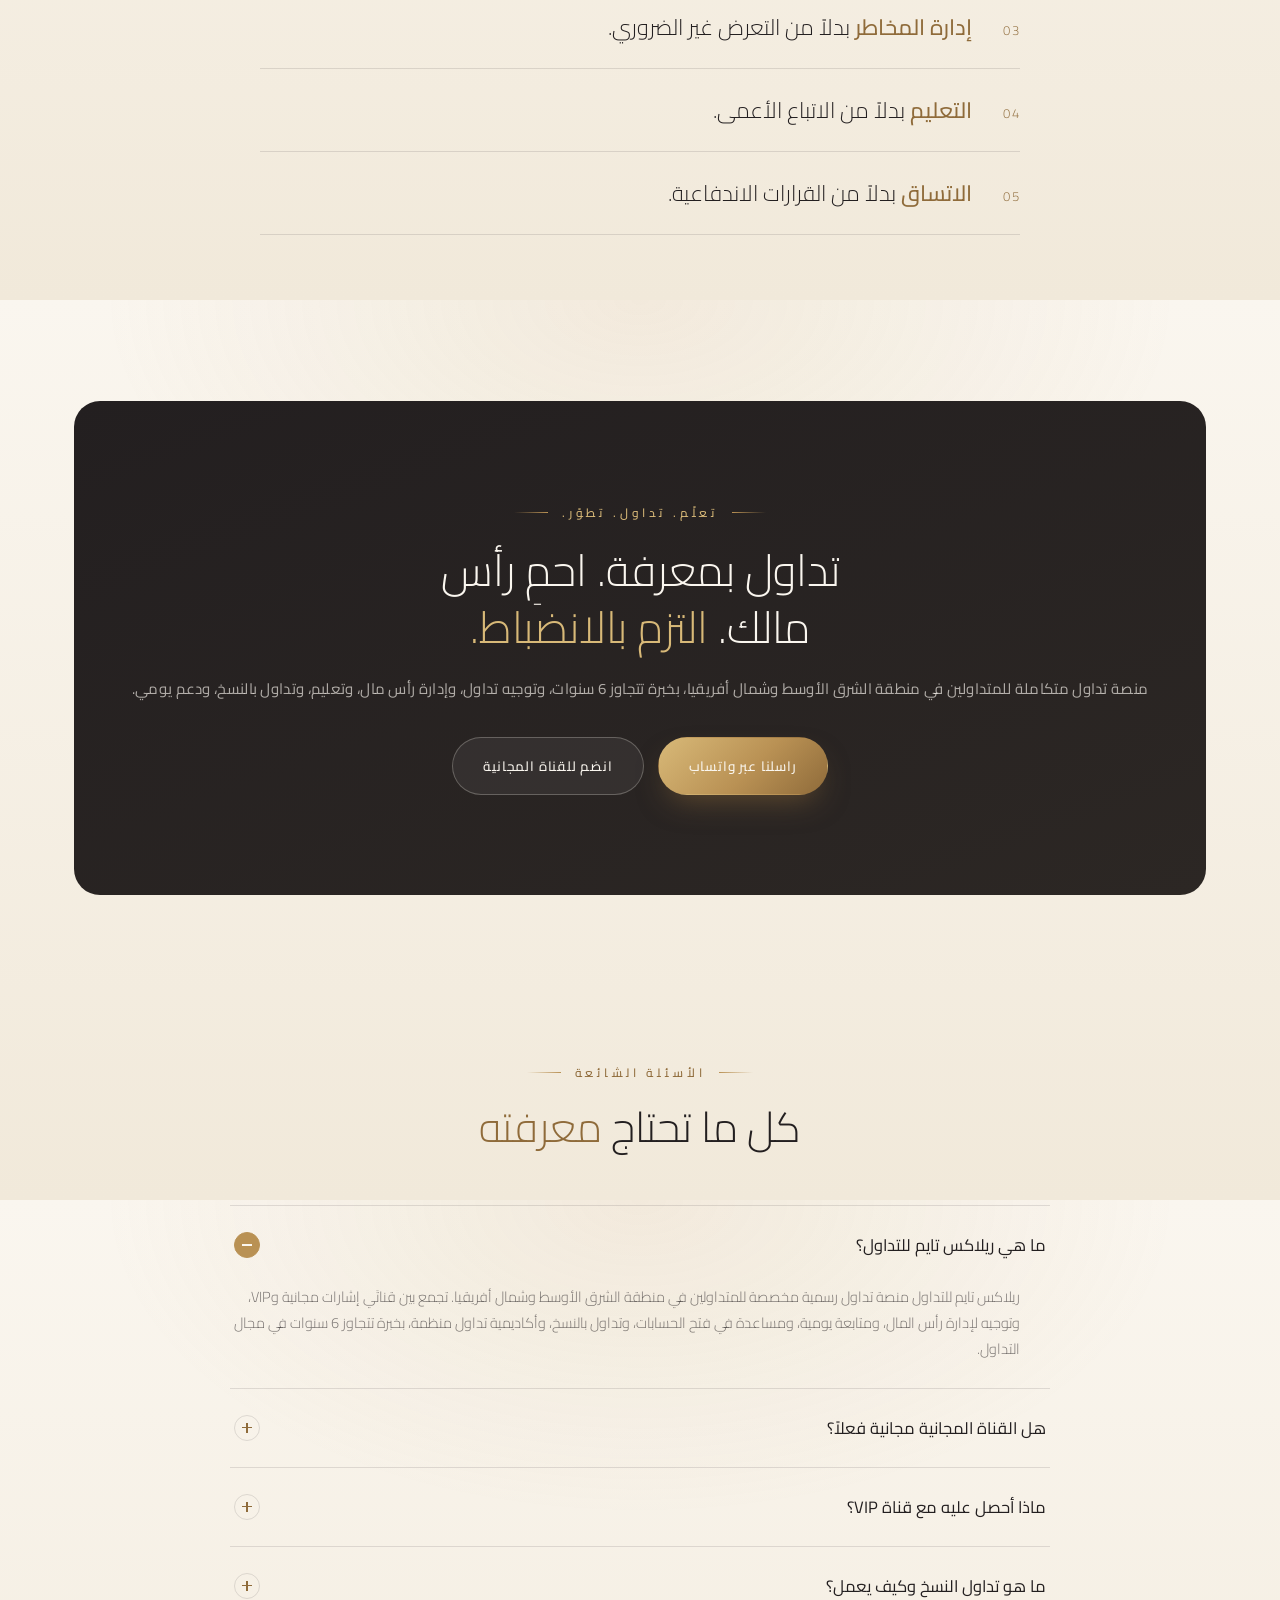
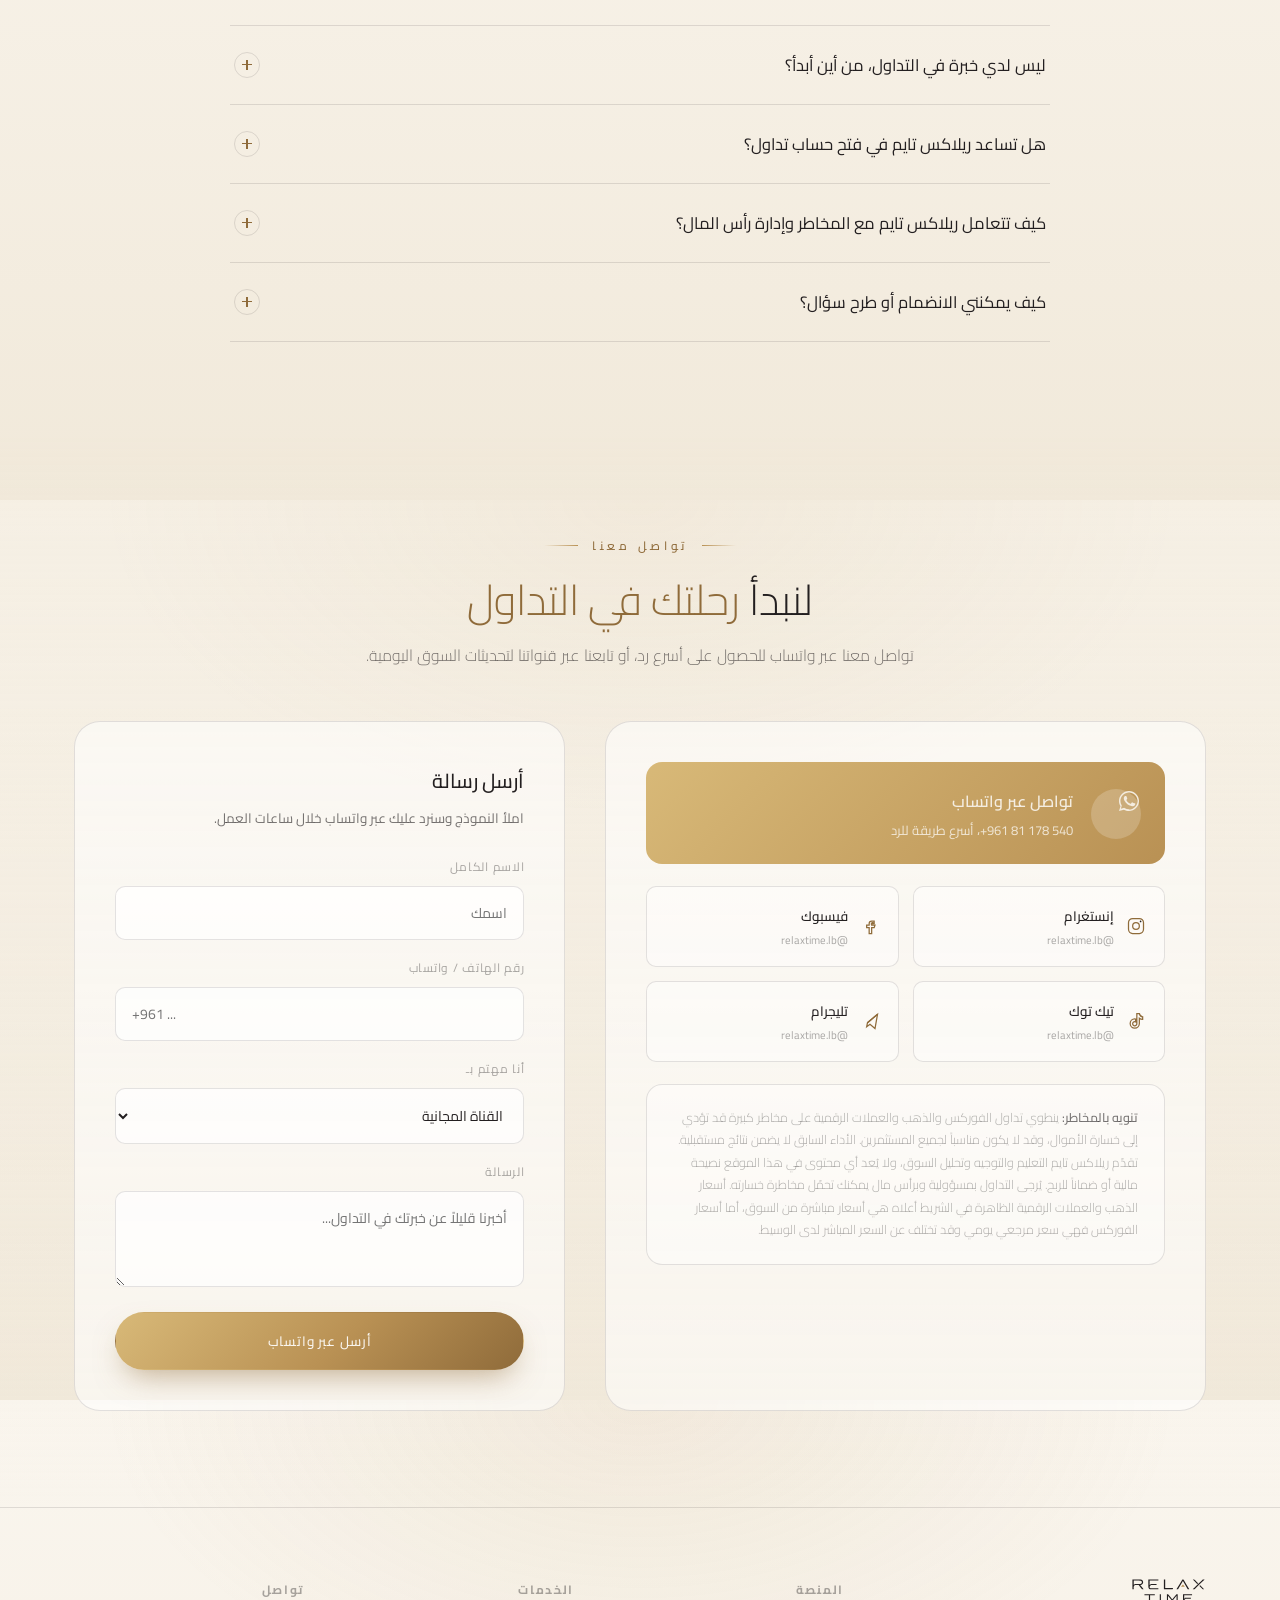
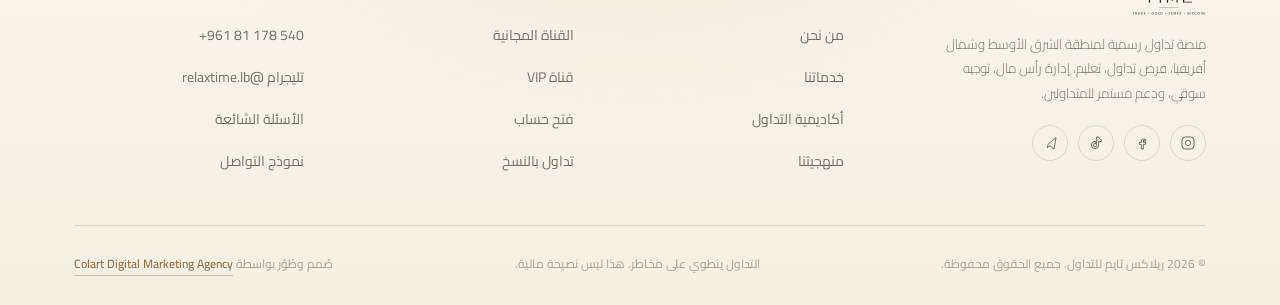
==== commit 3bf525ea: "Update VIP channel description and features" ====
--- a/ar/index.html
+++ b/ar/index.html
@@ -77,7 +77,7 @@
   }],
   "makesOffer": [
     { "@type": "Offer", "name": "القناة المجانية", "description": "فرصة إلى فرصتَي تداول مجانيتَين يومياً مع خلفية سوقية." },
-    { "@type": "Offer", "name": "قناة VIP", "description": "5 إلى 7 فرص تداول يومياً، وخطة منظمة لإدارة رأس المال، ومتابعة يومية، والوصول إلى قناة Double Load." },
+    { "@type": "Offer", "name": "قناة VIP", "description": "5 إلى 7 فرص تداول يومياً، وخطة منظمة لإدارة رأس المال، ومتابعة يومية، والوصول إلى قناة High Risk." },
     { "@type": "Offer", "name": "فتح الحسابات", "description": "مساعدة موجّهة لفتح وإعداد حساب تداول." },
     { "@type": "Offer", "name": "تداول بالنسخ", "description": "ربط حساب تحت وكالة ريلاكس تايم لمتابعة استراتيجية تداول منظمة تلقائياً." },
     { "@type": "Offer", "name": "أكاديمية ريلاكس تايم للتداول", "description": "برنامج تعليمي منظم يغطي مبادئ التداول والاستراتيجية وتحليل السوق وإدارة المخاطر ورأس المال وعلم نفس التداول." }
@@ -130,7 +130,7 @@
     {
       "@type": "Question",
       "name": "ماذا أحصل عليه مع قناة VIP؟",
-      "acceptedAnswer": { "@type": "Answer", "text": "تشمل قناة VIP من 5 إلى 7 فرص تداول يومياً، وخطة منظمة لإدارة رأس المال، ومتابعة يومية، وتوجيه تداول مستمر وتحديثات للسوق، إضافة إلى الوصول إلى قناة Double Load التي تضيف فرصة إضافية تقريباً يومياً باستخدام جزء من الأرباح المحققة عبر أسلوب VIP." }
+      "acceptedAnswer": { "@type": "Answer", "text": "تشمل قناة VIP من 5 إلى 7 فرص تداول يومياً، وخطة منظمة لإدارة رأس المال، ومتابعة يومية، وتوجيه تداول مستمر وتحديثات للسوق، إضافة إلى الوصول إلى قناة High Risk التي تضيف فرصة إضافية تقريباً يومياً باستخدام جزء من الأرباح المحققة عبر أسلوب VIP." }
     },
     {
       "@type": "Question",
@@ -325,7 +325,7 @@
               <li>5-7 فرص يومياً</li>
               <li>خطة منظمة لإدارة رأس المال</li>
               <li>متابعة يومية وتحديثات السوق</li>
-              <li>الوصول إلى قناة Double Load</li>
+              <li>الوصول إلى قناة High Risk</li>
             </ul>
             <div class="offer-card__foot">
               <a class="btn btn-primary btn-sm btn-block" href="https://wa.me/96181178540?text=%D9%85%D8%B1%D8%AD%D8%A8%D8%A7%D9%8B%20%D8%B1%D9%8A%D9%84%D8%A7%D9%83%D8%B3%20%D8%AA%D8%A7%D9%8A%D9%85%D8%8C%20%D8%A3%D8%B1%D8%BA%D8%A8%20%D9%81%D9%8A%20%D8%A7%D9%84%D8%A7%D8%B4%D8%AA%D8%B1%D8%A7%D9%83%20%D9%81%D9%8A%20%D9%82%D9%86%D8%A7%D8%A9%20VIP." target="_blank" rel="noopener">اشترك في VIP</a>
@@ -358,7 +358,7 @@
           </div>
           <div class="offer-card__body">
             <div class="offer-card__num">04 / تداول بالنسخ</div>
-            <h3>أسلوب أكثر أتمتة</h3>
+            <h3>التداول بالنسخ(Copy Trade)</h3>
             <p>افتح حساباً تحت وكالة ريلاكس تايم واربطه بالاستراتيجية المتاحة. يتيح لك تداول النسخ متابعة نشاط التداول دون تنفيذ كل صفقة يدوياً، مع احتفاظك بحسابك الخاص.</p>
             <ul>
               <li>يتبع استراتيجية منظمة</li>
@@ -392,19 +392,19 @@
 
         <article class="offer-card" style="--i:5">
           <div class="offer-card__media">
-            <div class="figure"><img src="https://images.pexels.com/photos/321452/pexels-photo-321452.jpeg?auto=compress&cs=tinysrgb&w=1200" alt="سبائك ذهب، تمثل فرصة إضافية عبر قناة Double Load لأعضاء VIP" loading="lazy" width="1200" height="800"></div>
+            <div class="figure"><img src="https://images.pexels.com/photos/321452/pexels-photo-321452.jpeg?auto=compress&cs=tinysrgb&w=1200" alt="سبائك ذهب، تمثل فرصة إضافية عبر قناة High Risk لأعضاء VIP" loading="lazy" width="1200" height="800"></div>
           </div>
           <div class="offer-card__body">
             <div class="offer-card__num">إضافة VIP</div>
-            <h3>قناة Double Load</h3>
-            <p>متضمنة مع عضوية VIP. توفر قناة Double Load فرصة تداول إضافية تقريباً يومياً، باستخدام جزء من الأرباح المحققة عبر أسلوب VIP، مع الحفاظ على إدارة مسؤولة لرأس المال.</p>
+            <h3>قناة High Risk</h3>
+            <p>متضمنة مع عضوية VIP. توفر قناة High Risk فرصة تداول إضافية تقريباً يومياً، باستخدام جزء من الأرباح المحققة عبر أسلوب VIP، مع الحفاظ على إدارة مسؤولة لرأس المال.</p>
             <ul>
               <li>قرابة فرصة إضافية يومياً</li>
               <li>حصرية لأعضاء VIP</li>
               <li>الانضباط في رأس المال يبقى أولوية</li>
             </ul>
             <div class="offer-card__foot">
-              <a class="btn btn-ghost btn-sm btn-block" href="https://wa.me/96181178540?text=%D9%85%D8%B1%D8%AD%D8%A8%D8%A7%D9%8B%20%D8%B1%D9%8A%D9%84%D8%A7%D9%83%D8%B3%20%D8%AA%D8%A7%D9%8A%D9%85%D8%8C%20%D8%A3%D8%AE%D8%A8%D8%B1%D9%88%D9%86%D9%8A%20%D8%A7%D9%84%D9%85%D8%B2%D9%8A%D8%AF%20%D8%B9%D9%86%20%D9%82%D9%86%D8%A7%D8%A9%20Double%20Load." target="_blank" rel="noopener">اسأل عن Double Load</a>
+              <a class="btn btn-ghost btn-sm btn-block" href="https://wa.me/96181178540?text=%D9%85%D8%B1%D8%AD%D8%A8%D8%A7%D9%8B%20%D8%B1%D9%8A%D9%84%D8%A7%D9%83%D8%B3%20%D8%AA%D8%A7%D9%8A%D9%85%D8%8C%20%D8%A3%D8%AE%D8%A8%D8%B1%D9%88%D9%86%D9%8A%20%D8%A7%D9%84%D9%85%D8%B2%D9%8A%D8%AF%20%D8%B9%D9%86%20%D9%82%D9%86%D8%A7%D8%A9%20Double%20Load." target="_blank" rel="noopener">اسأل عن High Risk</a>
             </div>
           </div>
         </article>
@@ -655,7 +655,7 @@
         </div>
         <div class="faq-item">
           <button class="faq-q" aria-expanded="false">ماذا أحصل عليه مع قناة VIP؟<span class="plus"></span></button>
-          <div class="faq-a"><p>تشمل قناة VIP من 5 إلى 7 فرص تداول يومياً، وخطة منظمة لإدارة رأس المال، ومتابعة يومية، وتوجيه تداول مستمر وتحديثات للسوق، إضافة إلى الوصول إلى قناة Double Load التي تضيف فرصة إضافية تقريباً يومياً باستخدام جزء من الأرباح المحققة عبر أسلوب VIP.</p></div>
+          <div class="faq-a"><p>تشمل قناة VIP من 5 إلى 7 فرص تداول يومياً، وخطة منظمة لإدارة رأس المال، ومتابعة يومية، وتوجيه تداول مستمر وتحديثات للسوق، إضافة إلى الوصول إلى قناة High Risk التي تضيف فرصة إضافية تقريباً يومياً باستخدام جزء من الأرباح المحققة عبر أسلوب VIP.</p></div>
         </div>
         <div class="faq-item">
           <button class="faq-q" aria-expanded="false">ما هو تداول النسخ وكيف يعمل؟<span class="plus"></span></button>
